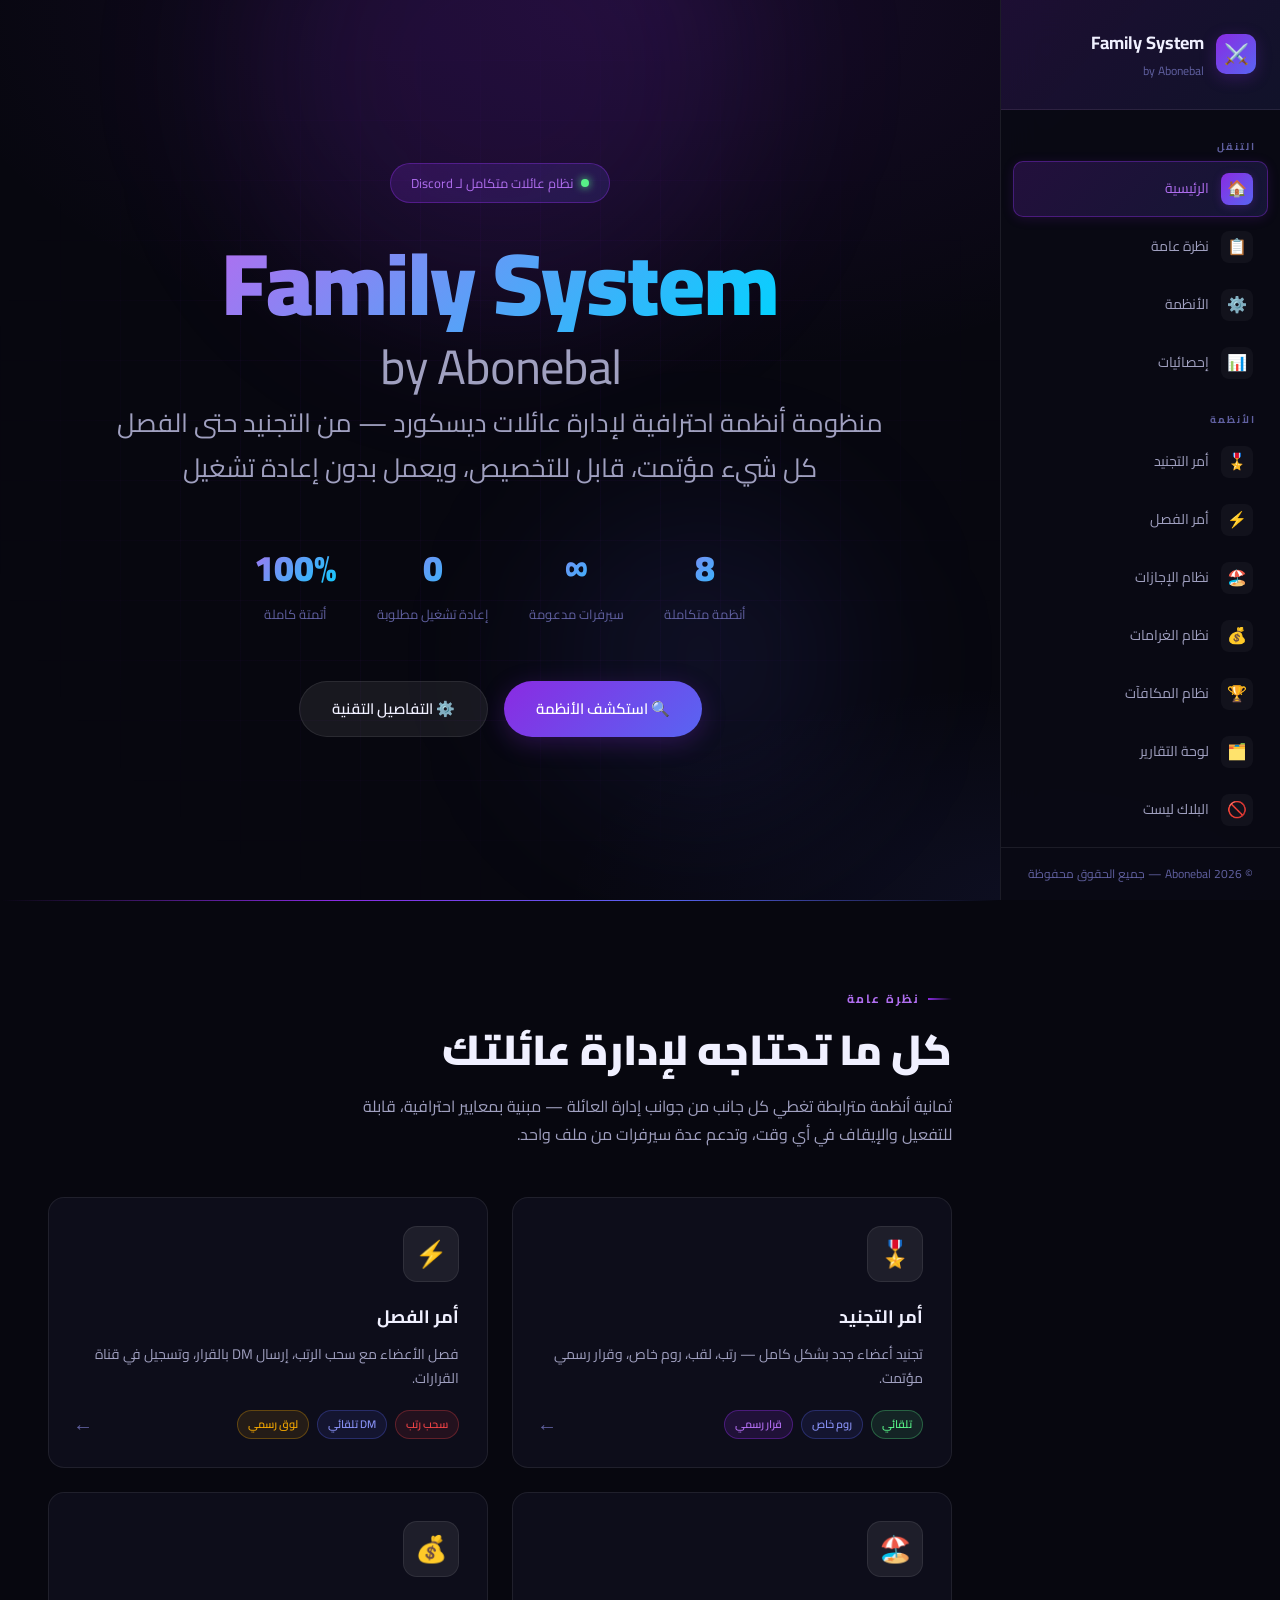
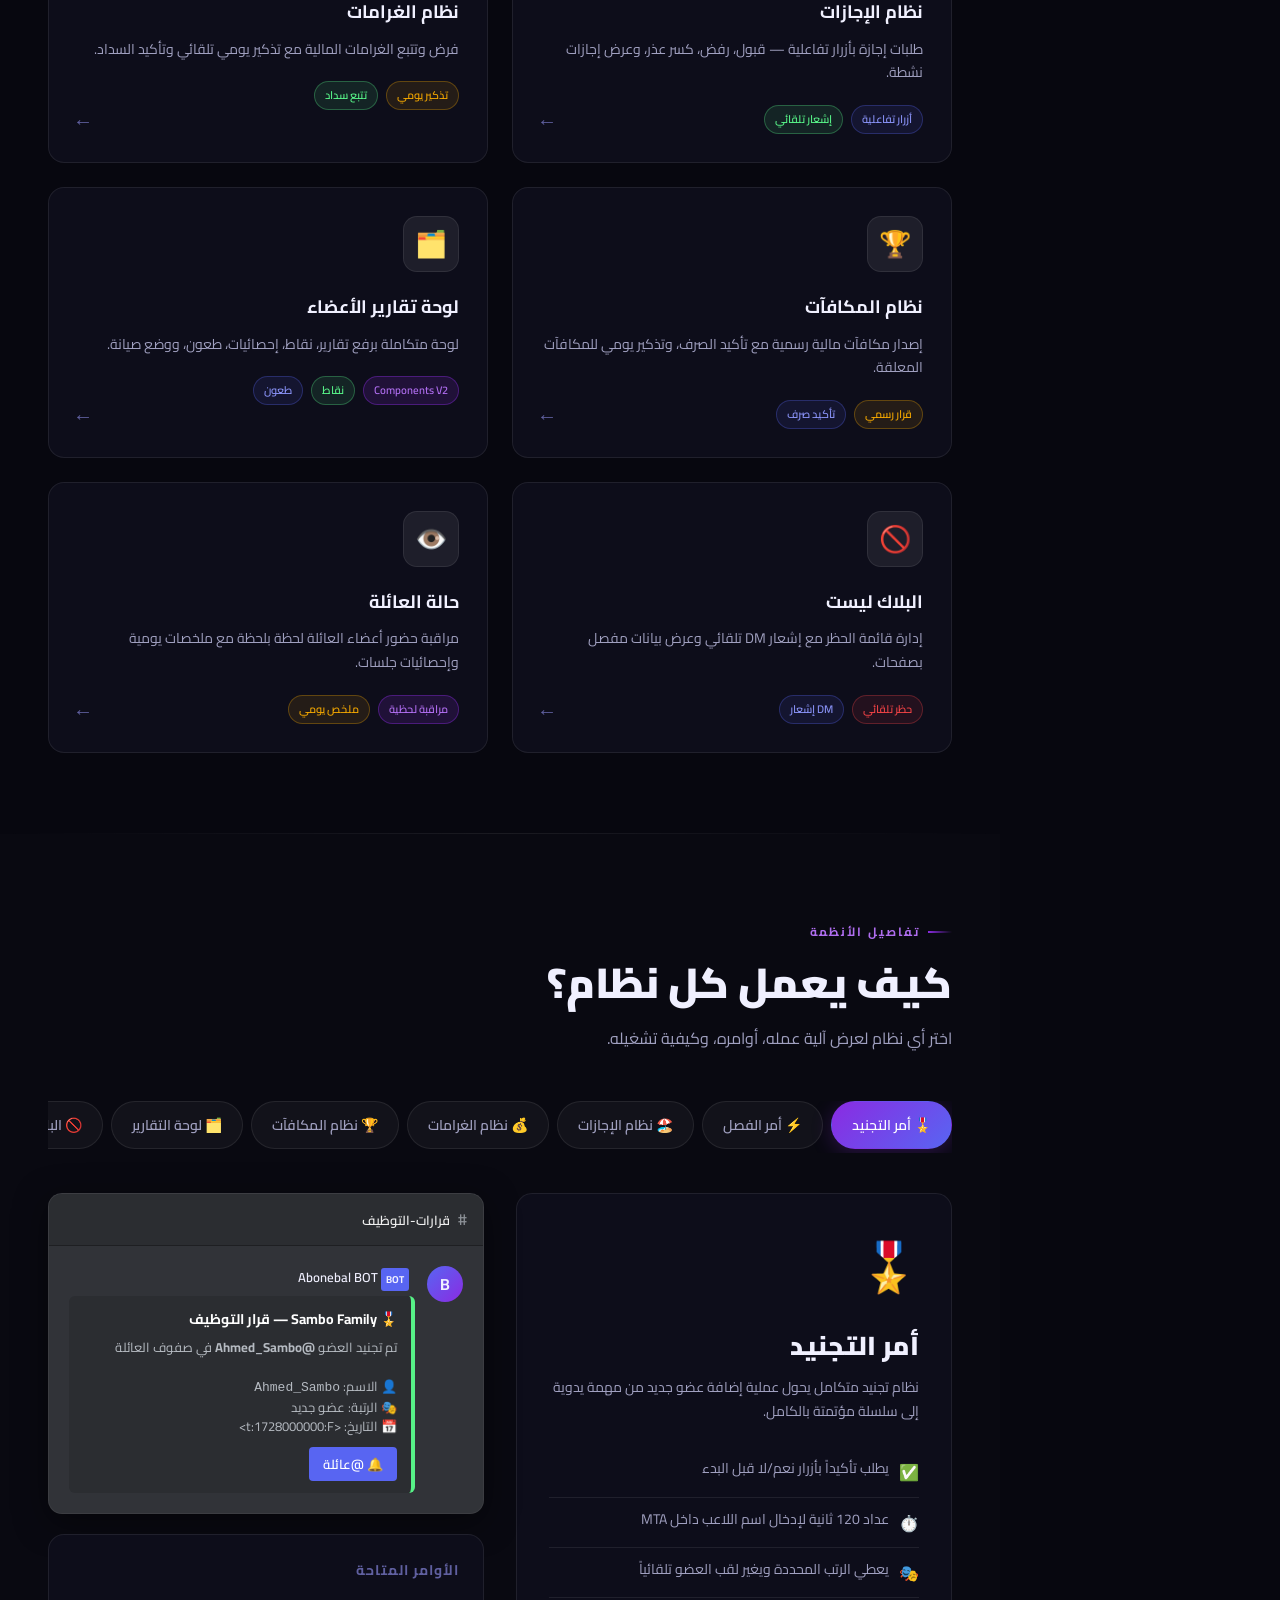
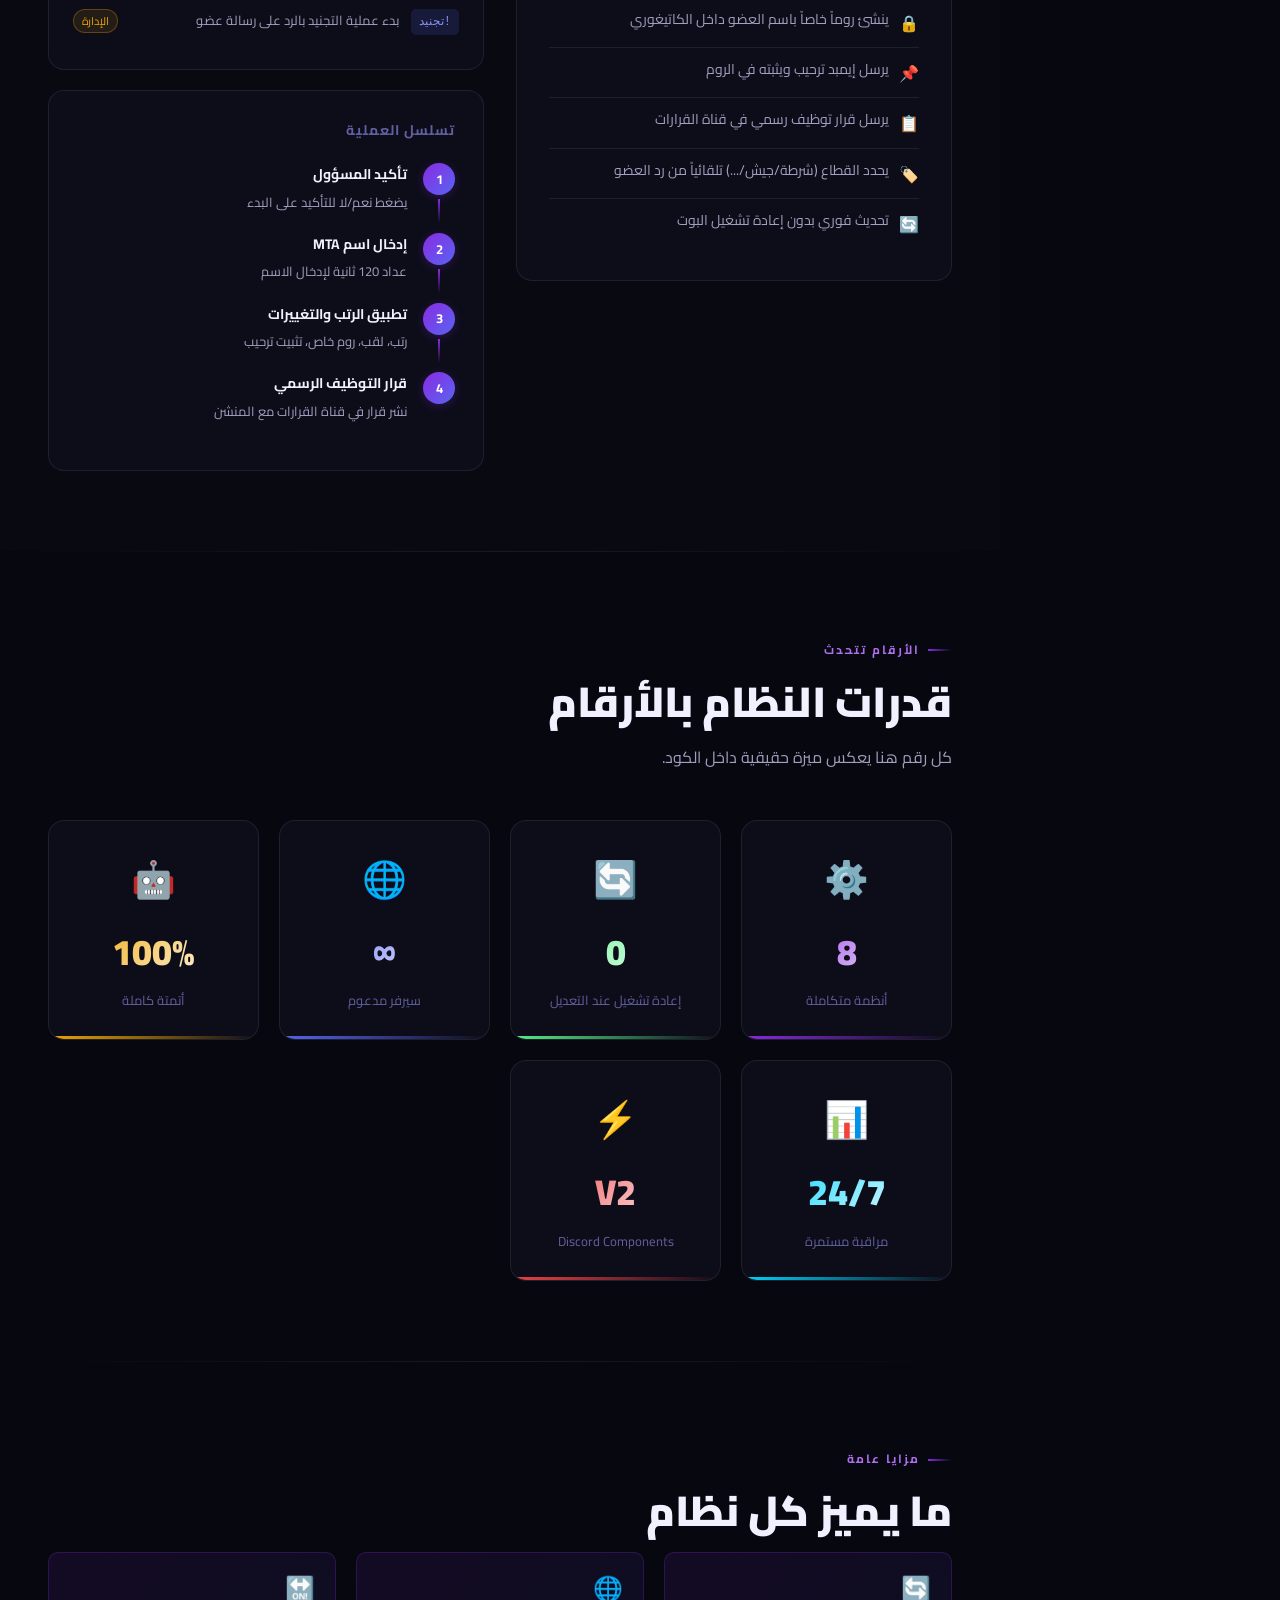
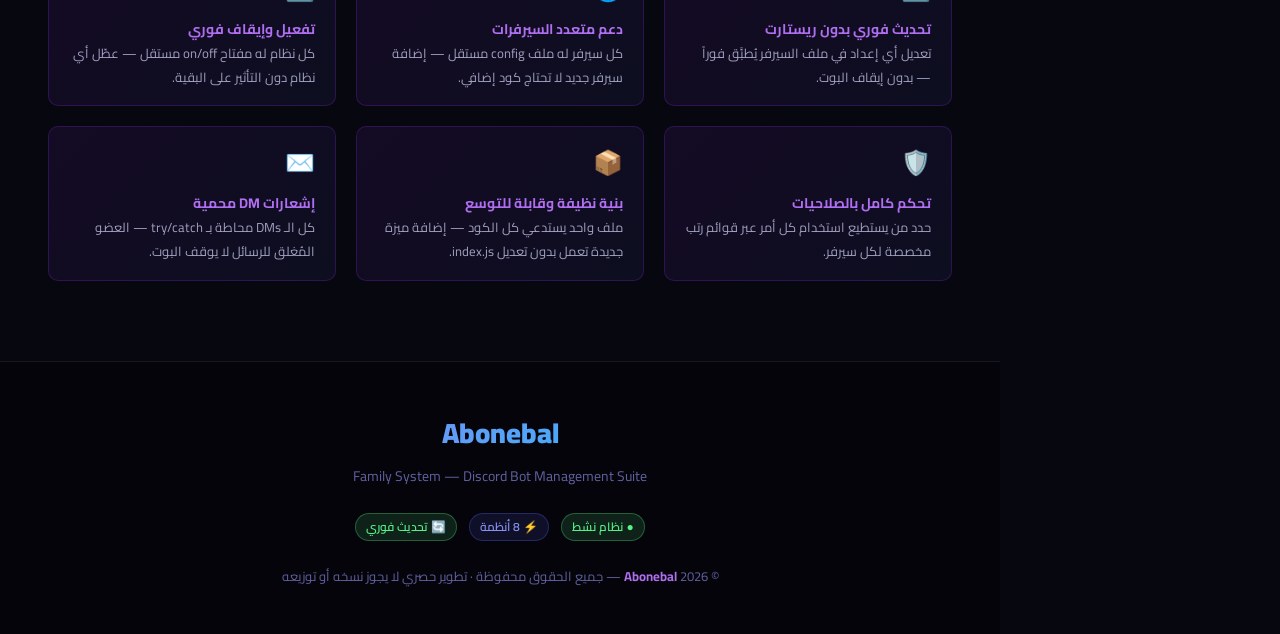
==== showcases/family-system-showcase.html @ 7197305f "deploy(34): +34 ~0 -0 [2026-10-08 15:59]" ====
<!DOCTYPE html>
<html lang="ar" dir="rtl">
<head>
<meta charset="UTF-8" />
<meta name="viewport" content="width=device-width, initial-scale=1.0" />
<title>Abonebal — Family System</title>
<link rel="preconnect" href="https://fonts.googleapis.com" />
<link rel="preconnect" href="https://fonts.gstatic.com" crossorigin />
<link href="https://fonts.googleapis.com/css2?family=Cairo:wght@300;400;600;700;900&family=Tajawal:wght@300;400;500;700;800&display=swap" rel="stylesheet" />
<style>
/* ═══════════════════════════════ RESET & BASE ═══════════════════════════════ */
*, *::before, *::after { box-sizing: border-box; margin: 0; padding: 0; }
:root {
  --bg-deep:      #07070f;
  --bg-card:      #0d0d1a;
  --bg-glass:     rgba(255,255,255,0.04);
  --bg-glass2:    rgba(255,255,255,0.07);
  --border:       rgba(255,255,255,0.08);
  --border-glow:  rgba(138,43,226,0.4);
  --purple:       #8a2be2;
  --purple-light: #b06ef0;
  --purple-glow:  rgba(138,43,226,0.25);
  --gold:         #f0a500;
  --gold-glow:    rgba(240,165,0,0.25);
  --green:        #57f287;
  --red:          #ed4245;
  --blue:         #5865f2;
  --cyan:         #00d4ff;
  --text-primary: #f0f0ff;
  --text-secondary: #a0a0c0;
  --text-muted:   #6060a0;
  --radius:       16px;
  --radius-sm:    10px;
  --shadow-card:  0 8px 32px rgba(0,0,0,0.5);
  --shadow-glow:  0 0 40px rgba(138,43,226,0.3);
  --font:         'Cairo', 'Tajawal', sans-serif;
}
html { scroll-behavior: smooth; }
body {
  font-family: var(--font);
  background: var(--bg-deep);
  color: var(--text-primary);
  min-height: 100vh;
  overflow-x: hidden;
  line-height: 1.7;
}
::-webkit-scrollbar { width: 6px; }
::-webkit-scrollbar-track { background: var(--bg-deep); }
::-webkit-scrollbar-thumb { background: var(--purple); border-radius: 3px; }

/* ═══════════════════════════════ PARTICLES BG ═══════════════════════════════ */
#particles-bg {
  position: fixed; inset: 0; pointer-events: none; z-index: 0;
  background: radial-gradient(ellipse 80% 60% at 50% 0%, rgba(138,43,226,0.12) 0%, transparent 70%),
              radial-gradient(ellipse 60% 40% at 80% 100%, rgba(88,101,242,0.08) 0%, transparent 60%),
              var(--bg-deep);
}
.star {
  position: absolute;
  border-radius: 50%;
  background: white;
  animation: twinkle var(--d, 3s) ease-in-out infinite;
  opacity: 0;
}
@keyframes twinkle {
  0%,100% { opacity:0; transform: scale(0.5); }
  50% { opacity: var(--o, 0.6); transform: scale(1); }
}

/* ═══════════════════════════════ LAYOUT ═══════════════════════════════════ */
#app { position: relative; z-index: 1; }

/* ═══════════════════════════════ SIDEBAR ═══════════════════════════════════ */
#sidebar {
  position: fixed;
  right: 0; top: 0; bottom: 0;
  width: 280px;
  background: rgba(10,10,20,0.96);
  backdrop-filter: blur(20px);
  border-left: 1px solid var(--border);
  z-index: 200;
  display: flex;
  flex-direction: column;
  padding: 0;
  transform: translateX(0);
  transition: transform 0.4s cubic-bezier(0.4,0,0.2,1);
}
#sidebar.hidden { transform: translateX(100%); }
.sidebar-header {
  padding: 28px 24px 20px;
  border-bottom: 1px solid var(--border);
  background: linear-gradient(135deg, rgba(138,43,226,0.15), rgba(88,101,242,0.1));
}
.sidebar-logo {
  display: flex; align-items: center; gap: 12px; margin-bottom: 8px;
}
.sidebar-logo-icon {
  width: 40px; height: 40px;
  background: linear-gradient(135deg, var(--purple), var(--blue));
  border-radius: 10px;
  display: flex; align-items: center; justify-content: center;
  font-size: 20px;
  box-shadow: 0 4px 16px var(--purple-glow);
}
.sidebar-logo-text { font-size: 18px; font-weight: 700; }
.sidebar-logo-sub { font-size: 12px; color: var(--text-muted); margin-top: 2px; }
.sidebar-nav { flex: 1; overflow-y: auto; padding: 16px 12px; }
.sidebar-nav::-webkit-scrollbar { width: 3px; }
.sidebar-section-label {
  font-size: 10px; font-weight: 700; letter-spacing: 2px;
  color: var(--text-muted); text-transform: uppercase;
  padding: 12px 12px 6px;
}
.sidebar-item {
  display: flex; align-items: center; gap: 12px;
  padding: 11px 14px;
  border-radius: var(--radius-sm);
  cursor: pointer;
  transition: all 0.2s;
  margin-bottom: 2px;
  font-size: 14px;
  color: var(--text-secondary);
  border: 1px solid transparent;
  text-decoration: none;
}
.sidebar-item:hover {
  background: var(--bg-glass2);
  color: var(--text-primary);
  border-color: var(--border);
}
.sidebar-item.active {
  background: linear-gradient(135deg, rgba(138,43,226,0.2), rgba(88,101,242,0.15));
  color: var(--purple-light);
  border-color: var(--border-glow);
  box-shadow: 0 2px 12px rgba(138,43,226,0.15);
}
.sidebar-item-icon {
  width: 32px; height: 32px;
  border-radius: 8px;
  display: flex; align-items: center; justify-content: center;
  font-size: 16px;
  background: var(--bg-glass);
  flex-shrink: 0;
}
.sidebar-item.active .sidebar-item-icon {
  background: linear-gradient(135deg, var(--purple), var(--blue));
  box-shadow: 0 2px 8px var(--purple-glow);
}
.sidebar-footer {
  padding: 16px 20px;
  border-top: 1px solid var(--border);
  font-size: 12px;
  color: var(--text-muted);
  text-align: center;
}
.sidebar-toggle {
  position: fixed;
  top: 20px; right: 20px;
  z-index: 300;
  width: 44px; height: 44px;
  background: rgba(10,10,20,0.9);
  border: 1px solid var(--border);
  border-radius: 12px;
  display: none;
  align-items: center; justify-content: center;
  cursor: pointer;
  font-size: 18px;
  backdrop-filter: blur(10px);
  transition: all 0.2s;
}
.sidebar-toggle:hover { border-color: var(--purple); box-shadow: 0 0 16px var(--purple-glow); }

/* ═══════════════════════════════ MAIN CONTENT ═══════════════════════════════ */
#main {
  margin-right: 280px;
  min-height: 100vh;
  transition: margin 0.4s cubic-bezier(0.4,0,0.2,1);
}

/* ═══════════════════════════════ HERO ══════════════════════════════════════ */
#hero {
  min-height: 100vh;
  display: flex; flex-direction: column;
  align-items: center; justify-content: center;
  padding: 60px 48px;
  position: relative;
  text-align: center;
  overflow: hidden;
}
.hero-badge {
  display: inline-flex; align-items: center; gap: 8px;
  background: linear-gradient(135deg, rgba(138,43,226,0.2), rgba(88,101,242,0.15));
  border: 1px solid rgba(138,43,226,0.4);
  border-radius: 50px;
  padding: 8px 20px;
  font-size: 13px;
  color: var(--purple-light);
  margin-bottom: 32px;
  animation: fadeInDown 0.8s ease both;
}
.badge-dot {
  width: 8px; height: 8px;
  background: var(--green);
  border-radius: 50%;
  box-shadow: 0 0 8px var(--green);
  animation: pulse-dot 2s infinite;
}
@keyframes pulse-dot {
  0%,100% { opacity:1; transform: scale(1); }
  50% { opacity:0.5; transform: scale(0.7); }
}
.hero-title {
  font-size: clamp(48px, 8vw, 88px);
  font-weight: 900;
  line-height: 1.1;
  margin-bottom: 8px;
  animation: fadeInUp 0.8s ease 0.1s both;
  letter-spacing: -1px;
}
.hero-title .gradient-text {
  background: linear-gradient(135deg, var(--purple-light), var(--cyan), var(--gold));
  -webkit-background-clip: text;
  -webkit-text-fill-color: transparent;
  background-clip: text;
  background-size: 200% 200%;
  animation: shimmer 4s ease infinite;
}
@keyframes shimmer {
  0%,100% { background-position: 0% 50%; }
  50% { background-position: 100% 50%; }
}
.hero-subtitle {
  font-size: clamp(18px, 3vw, 26px);
  color: var(--text-secondary);
  margin-bottom: 48px;
  font-weight: 400;
  animation: fadeInUp 0.8s ease 0.2s both;
}
.hero-stats {
  display: flex; gap: 40px; justify-content: center;
  margin-bottom: 56px;
  flex-wrap: wrap;
  animation: fadeInUp 0.8s ease 0.3s both;
}
.hero-stat {
  text-align: center;
}
.hero-stat-number {
  font-size: 36px; font-weight: 900;
  background: linear-gradient(135deg, var(--purple-light), var(--cyan));
  -webkit-background-clip: text; -webkit-text-fill-color: transparent; background-clip: text;
}
.hero-stat-label { font-size: 13px; color: var(--text-muted); margin-top: 4px; }
.hero-cta {
  display: flex; gap: 16px; flex-wrap: wrap; justify-content: center;
  animation: fadeInUp 0.8s ease 0.4s both;
}
.btn {
  display: inline-flex; align-items: center; gap: 8px;
  padding: 14px 32px;
  border-radius: 50px;
  font-size: 15px; font-weight: 600;
  cursor: pointer;
  border: none;
  text-decoration: none;
  transition: all 0.25s;
  font-family: var(--font);
}
.btn-primary {
  background: linear-gradient(135deg, var(--purple), var(--blue));
  color: white;
  box-shadow: 0 6px 24px var(--purple-glow);
}
.btn-primary:hover { transform: translateY(-2px); box-shadow: 0 10px 32px rgba(138,43,226,0.5); }
.btn-secondary {
  background: var(--bg-glass2);
  color: var(--text-primary);
  border: 1px solid var(--border);
  backdrop-filter: blur(10px);
}
.btn-secondary:hover { border-color: var(--purple); color: var(--purple-light); transform: translateY(-2px); }
.hero-grid {
  position: absolute; inset: 0; pointer-events: none;
  background-image: linear-gradient(rgba(138,43,226,0.04) 1px, transparent 1px),
                    linear-gradient(90deg, rgba(138,43,226,0.04) 1px, transparent 1px);
  background-size: 60px 60px;
  mask-image: radial-gradient(ellipse at center, black 40%, transparent 75%);
}
.hero-glow-orb {
  position: absolute;
  border-radius: 50%;
  filter: blur(80px);
  pointer-events: none;
  animation: float 8s ease-in-out infinite;
}
.orb-1 { width: 500px; height: 500px; background: rgba(138,43,226,0.12); top: -20%; left: 50%; transform: translateX(-50%); }
.orb-2 { width: 300px; height: 300px; background: rgba(88,101,242,0.1); bottom: 10%; right: 15%; animation-delay: -4s; }
@keyframes float {
  0%,100% { transform: translateY(0) translateX(-50%); }
  50% { transform: translateY(-30px) translateX(-50%); }
}

/* ═══════════════════════════════ OVERVIEW SECTION ══════════════════════════ */
.section {
  padding: 80px 48px;
  max-width: 1200px;
  margin: 0 auto;
}
.section-tag {
  display: inline-flex; align-items: center; gap: 8px;
  font-size: 12px; font-weight: 700; letter-spacing: 2px; text-transform: uppercase;
  color: var(--purple-light);
  margin-bottom: 16px;
}
.section-tag::before {
  content: ''; width: 24px; height: 2px;
  background: linear-gradient(90deg, var(--purple), transparent);
}
.section-title {
  font-size: clamp(28px, 4vw, 42px);
  font-weight: 900;
  margin-bottom: 16px;
  line-height: 1.2;
}
.section-desc {
  font-size: 16px;
  color: var(--text-secondary);
  max-width: 600px;
  margin-bottom: 48px;
  line-height: 1.8;
}

/* ═══════════════════════════════ FEATURE CARDS ══════════════════════════════ */
.features-grid {
  display: grid;
  grid-template-columns: repeat(auto-fit, minmax(300px, 1fr));
  gap: 24px;
}
.feature-card {
  background: var(--bg-card);
  border: 1px solid var(--border);
  border-radius: var(--radius);
  padding: 28px;
  cursor: pointer;
  transition: all 0.3s cubic-bezier(0.4,0,0.2,1);
  position: relative;
  overflow: hidden;
  animation: fadeInUp 0.6s ease both;
}
.feature-card::before {
  content: '';
  position: absolute;
  inset: 0;
  background: linear-gradient(135deg, var(--card-color, var(--purple-glow)), transparent);
  opacity: 0;
  transition: opacity 0.3s;
}
.feature-card:hover {
  transform: translateY(-6px);
  border-color: var(--card-color, var(--border-glow));
  box-shadow: 0 16px 48px rgba(0,0,0,0.4), 0 0 32px var(--card-color, var(--purple-glow));
}
.feature-card:hover::before { opacity: 1; }
.card-icon-wrap {
  width: 56px; height: 56px;
  border-radius: 14px;
  display: flex; align-items: center; justify-content: center;
  font-size: 26px;
  margin-bottom: 20px;
  background: var(--bg-glass2);
  border: 1px solid var(--border);
  position: relative; z-index: 1;
  transition: all 0.3s;
}
.feature-card:hover .card-icon-wrap {
  background: linear-gradient(135deg, var(--card-color, var(--purple)), rgba(0,0,0,0.2));
  border-color: transparent;
  box-shadow: 0 4px 20px var(--card-color, var(--purple-glow));
  transform: scale(1.1);
}
.card-title {
  font-size: 18px; font-weight: 700;
  margin-bottom: 10px;
  position: relative; z-index: 1;
}
.card-desc {
  font-size: 14px; color: var(--text-secondary);
  line-height: 1.7;
  position: relative; z-index: 1;
  margin-bottom: 20px;
}
.card-tags {
  display: flex; gap: 8px; flex-wrap: wrap;
  position: relative; z-index: 1;
}
.tag {
  font-size: 11px; font-weight: 600;
  padding: 4px 10px;
  border-radius: 50px;
  background: var(--bg-glass);
  border: 1px solid var(--border);
  color: var(--text-muted);
}
.tag.green { background: rgba(87,242,135,0.1); border-color: rgba(87,242,135,0.3); color: var(--green); }
.tag.red { background: rgba(237,66,69,0.1); border-color: rgba(237,66,69,0.3); color: var(--red); }
.tag.blue { background: rgba(88,101,242,0.1); border-color: rgba(88,101,242,0.3); color: #8891f5; }
.tag.gold { background: rgba(240,165,0,0.1); border-color: rgba(240,165,0,0.3); color: var(--gold); }
.tag.purple { background: rgba(138,43,226,0.15); border-color: rgba(138,43,226,0.4); color: var(--purple-light); }
.card-arrow {
  position: absolute; bottom: 24px; left: 24px;
  font-size: 20px; color: var(--text-muted);
  transition: all 0.3s;
}
.feature-card:hover .card-arrow { color: var(--purple-light); transform: translateX(-6px); }

/* ═══════════════════════════════ TABS SECTION ═══════════════════════════════ */
#systems { background: rgba(255,255,255,0.01); }
.tabs-wrapper {
  max-width: 1200px;
  margin: 0 auto;
  padding: 80px 48px;
}
.tabs-nav {
  display: flex;
  gap: 8px;
  overflow-x: auto;
  padding-bottom: 4px;
  margin-bottom: 40px;
  scrollbar-width: none;
}
.tabs-nav::-webkit-scrollbar { display: none; }
.tab-btn {
  display: flex; align-items: center; gap: 8px;
  padding: 10px 20px;
  border-radius: 50px;
  font-size: 14px; font-weight: 600;
  cursor: pointer;
  border: 1px solid var(--border);
  background: var(--bg-glass);
  color: var(--text-secondary);
  white-space: nowrap;
  transition: all 0.25s;
  font-family: var(--font);
  flex-shrink: 0;
}
.tab-btn:hover { border-color: var(--purple); color: var(--purple-light); }
.tab-btn.active {
  background: linear-gradient(135deg, var(--purple), var(--blue));
  border-color: transparent;
  color: white;
  box-shadow: 0 4px 20px var(--purple-glow);
}
.tab-content { display: none; }
.tab-content.active { display: block; animation: fadeInUp 0.4s ease; }

/* ═══════════════════════════════ SYSTEM DETAIL CARDS ════════════════════════ */
.sys-layout {
  display: grid;
  grid-template-columns: 1fr 1fr;
  gap: 32px;
  align-items: start;
}
.sys-info-box {
  background: var(--bg-card);
  border: 1px solid var(--border);
  border-radius: var(--radius);
  padding: 32px;
}
.sys-icon {
  font-size: 48px; margin-bottom: 16px; display: block;
}
.sys-title {
  font-size: 26px; font-weight: 900; margin-bottom: 8px;
}
.sys-subtitle {
  font-size: 14px; color: var(--text-secondary); margin-bottom: 24px; line-height: 1.7;
}
.sys-feature-list { list-style: none; }
.sys-feature-list li {
  display: flex; align-items: flex-start; gap: 10px;
  padding: 10px 0;
  border-bottom: 1px solid var(--border);
  font-size: 14px; color: var(--text-secondary);
}
.sys-feature-list li:last-child { border-bottom: none; }
.sys-feature-list li .icon { font-size: 16px; flex-shrink: 0; margin-top: 2px; }
.sys-demo-box {
  display: flex; flex-direction: column; gap: 20px;
}
.discord-mock {
  background: #313338;
  border-radius: 14px;
  overflow: hidden;
  box-shadow: var(--shadow-card);
  border: 1px solid rgba(255,255,255,0.05);
}
.discord-mock-header {
  background: #2b2d31;
  padding: 12px 16px;
  display: flex; align-items: center; gap: 8px;
  border-bottom: 1px solid rgba(0,0,0,0.3);
  font-size: 13px; font-weight: 600;
  color: #f0f0f0;
}
.discord-mock-header .channel-icon { color: #8d9298; font-size: 16px; }
.discord-mock-body { padding: 20px; }
.discord-msg {
  display: flex; gap: 12px; margin-bottom: 16px;
}
.discord-msg:last-child { margin-bottom: 0; }
.discord-avatar {
  width: 36px; height: 36px;
  border-radius: 50%;
  flex-shrink: 0;
  display: flex; align-items: center; justify-content: center;
  font-size: 16px;
  font-weight: 700;
}
.av-bot {
  background: linear-gradient(135deg, #5865f2, #8a2be2);
}
.av-user {
  background: linear-gradient(135deg, #57f287, #00d4ff);
  color: #1a1a1a;
  font-size: 14px;
}
.discord-msg-content { flex: 1; }
.discord-msg-author {
  font-size: 13px; font-weight: 600; margin-bottom: 4px;
}
.discord-msg-author .bot-tag {
  font-size: 10px; background: #5865f2; padding: 2px 5px;
  border-radius: 3px; margin-right: 6px; font-weight: 700;
  vertical-align: middle;
}
.discord-msg-text {
  font-size: 14px; color: #dbdee1; line-height: 1.5;
}
.discord-embed {
  margin-top: 8px;
  border-radius: 6px;
  overflow: hidden;
  border-right: 4px solid var(--embed-color, var(--purple));
  background: #2b2d31;
}
.discord-embed-inner { padding: 12px 14px; }
.discord-embed-title {
  font-size: 14px; font-weight: 700; color: white; margin-bottom: 6px;
}
.discord-embed-desc {
  font-size: 13px; color: #b5bac1; line-height: 1.5;
}
.discord-embed-field {
  margin-top: 8px;
}
.discord-embed-field-name {
  font-size: 12px; font-weight: 700; color: white; margin-bottom: 2px;
}
.discord-embed-field-value {
  font-size: 12px; color: #b5bac1;
}
.discord-btns {
  display: flex; gap: 8px; margin-top: 10px; flex-wrap: wrap;
}
.discord-btn {
  padding: 6px 14px;
  border-radius: 4px;
  font-size: 13px; font-weight: 600;
  cursor: default;
}
.discord-btn.primary { background: #5865f2; color: white; }
.discord-btn.danger { background: #ed4245; color: white; }
.discord-btn.success { background: #57f287; color: #1a1a1a; }
.discord-btn.secondary { background: #4e5058; color: #dbdee1; }
.sys-commands-box {
  background: var(--bg-card);
  border: 1px solid var(--border);
  border-radius: var(--radius);
  padding: 24px;
}
.sys-commands-title {
  font-size: 14px; font-weight: 700; color: var(--text-muted);
  text-transform: uppercase; letter-spacing: 1px;
  margin-bottom: 16px;
}
.command-row {
  display: flex; align-items: baseline; gap: 12px;
  padding: 10px 0;
  border-bottom: 1px solid var(--border);
  font-size: 13px;
}
.command-row:last-child { border-bottom: none; }
.command-name {
  font-family: 'Courier New', monospace;
  background: rgba(88,101,242,0.15);
  color: #8891f5;
  padding: 3px 8px;
  border-radius: 5px;
  font-size: 12px;
  white-space: nowrap;
  flex-shrink: 0;
}
.command-desc { color: var(--text-secondary); }
.command-perm {
  margin-right: auto;
  font-size: 11px;
  padding: 2px 8px;
  border-radius: 50px;
  background: rgba(240,165,0,0.1);
  border: 1px solid rgba(240,165,0,0.3);
  color: var(--gold);
  white-space: nowrap;
}

/* ═══════════════════════════════ FLOW DIAGRAM ═══════════════════════════════ */
.flow-diagram {
  background: var(--bg-card);
  border: 1px solid var(--border);
  border-radius: var(--radius);
  padding: 28px;
}
.flow-title {
  font-size: 14px; font-weight: 700; color: var(--text-muted);
  text-transform: uppercase; letter-spacing: 1px;
  margin-bottom: 20px;
}
.flow-steps {
  display: flex; flex-direction: column; gap: 0;
}
.flow-step {
  display: flex; gap: 16px; align-items: flex-start;
}
.flow-step-line {
  display: flex; flex-direction: column; align-items: center;
  flex-shrink: 0;
}
.flow-step-dot {
  width: 32px; height: 32px;
  border-radius: 50%;
  background: linear-gradient(135deg, var(--purple), var(--blue));
  display: flex; align-items: center; justify-content: center;
  font-size: 13px; font-weight: 700; color: white;
  box-shadow: 0 2px 10px var(--purple-glow);
}
.flow-step-connector {
  width: 2px; flex: 1; min-height: 24px;
  background: linear-gradient(180deg, var(--purple), transparent);
  margin: 4px 0;
}
.flow-step-body {
  padding-bottom: 20px; flex: 1;
}
.flow-step-title { font-size: 14px; font-weight: 700; margin-bottom: 4px; }
.flow-step-desc { font-size: 13px; color: var(--text-secondary); }

/* ═══════════════════════════════ CONFIG TABLE ════════════════════════════════ */
.config-table {
  width: 100%;
  border-collapse: collapse;
  font-size: 13px;
}
.config-table th {
  background: rgba(138,43,226,0.1);
  color: var(--purple-light);
  padding: 10px 14px;
  text-align: right;
  font-weight: 700;
  font-size: 12px;
  letter-spacing: 0.5px;
  border-bottom: 1px solid var(--border);
}
.config-table td {
  padding: 10px 14px;
  border-bottom: 1px solid var(--border);
  color: var(--text-secondary);
  vertical-align: top;
}
.config-table tr:last-child td { border-bottom: none; }
.config-table tr:hover td { background: var(--bg-glass); }
.config-key {
  font-family: 'Courier New', monospace;
  color: var(--cyan);
  font-size: 12px;
}

/* ═══════════════════════════════ STATS SECTION ══════════════════════════════ */
#stats-section {
  padding: 80px 48px;
  max-width: 1200px;
  margin: 0 auto;
}
.stats-grid {
  display: grid;
  grid-template-columns: repeat(auto-fit, minmax(200px, 1fr));
  gap: 20px;
}
.stat-card {
  background: var(--bg-card);
  border: 1px solid var(--border);
  border-radius: var(--radius);
  padding: 28px 24px;
  text-align: center;
  position: relative; overflow: hidden;
  transition: all 0.3s;
}
.stat-card::after {
  content: '';
  position: absolute; bottom: 0; left: 0; right: 0;
  height: 3px;
  background: linear-gradient(90deg, var(--stat-color, var(--purple)), transparent);
}
.stat-card:hover {
  transform: translateY(-4px);
  border-color: var(--stat-color, var(--border-glow));
  box-shadow: 0 8px 32px rgba(0,0,0,0.3);
}
.stat-icon { font-size: 36px; margin-bottom: 12px; }
.stat-number {
  font-size: 36px; font-weight: 900;
  background: linear-gradient(135deg, var(--stat-color, var(--purple-light)), white);
  -webkit-background-clip: text; -webkit-text-fill-color: transparent; background-clip: text;
}
.stat-label { font-size: 13px; color: var(--text-muted); margin-top: 6px; }

/* ═══════════════════════════════ MODAL ══════════════════════════════════════ */
.modal-overlay {
  position: fixed; inset: 0;
  background: rgba(0,0,0,0.7);
  backdrop-filter: blur(8px);
  z-index: 400;
  display: flex; align-items: center; justify-content: center;
  padding: 20px;
  opacity: 0; pointer-events: none;
  transition: opacity 0.3s;
}
.modal-overlay.open { opacity: 1; pointer-events: all; }
.modal {
  background: var(--bg-card);
  border: 1px solid var(--border);
  border-radius: 20px;
  width: 100%; max-width: 680px;
  max-height: 85vh;
  overflow-y: auto;
  box-shadow: 0 24px 80px rgba(0,0,0,0.6), 0 0 60px var(--purple-glow);
  transform: scale(0.95) translateY(20px);
  transition: transform 0.3s cubic-bezier(0.4,0,0.2,1);
}
.modal-overlay.open .modal { transform: scale(1) translateY(0); }
.modal-header {
  padding: 28px 32px 20px;
  border-bottom: 1px solid var(--border);
  display: flex; align-items: center; justify-content: space-between;
  position: sticky; top: 0;
  background: var(--bg-card);
  z-index: 1;
}
.modal-title { font-size: 20px; font-weight: 800; display: flex; align-items: center; gap: 10px; }
.modal-close {
  width: 34px; height: 34px;
  border-radius: 8px;
  background: var(--bg-glass2);
  border: 1px solid var(--border);
  color: var(--text-secondary);
  font-size: 18px;
  cursor: pointer;
  display: flex; align-items: center; justify-content: center;
  transition: all 0.2s;
}
.modal-close:hover { background: rgba(237,66,69,0.15); border-color: var(--red); color: var(--red); }
.modal-body { padding: 28px 32px; }
.modal-section { margin-bottom: 28px; }
.modal-section-title {
  font-size: 13px; font-weight: 700; color: var(--text-muted);
  text-transform: uppercase; letter-spacing: 1px;
  margin-bottom: 14px;
  display: flex; align-items: center; gap: 8px;
}
.modal-section-title::after {
  content: ''; flex: 1; height: 1px;
  background: var(--border);
}

/* ═══════════════════════════════ FOOTER ═════════════════════════════════════ */
footer {
  border-top: 1px solid var(--border);
  background: rgba(0,0,0,0.3);
  padding: 48px;
  text-align: center;
  position: relative;
}
.footer-logo {
  font-size: 28px; font-weight: 900;
  background: linear-gradient(135deg, var(--purple-light), var(--cyan));
  -webkit-background-clip: text; -webkit-text-fill-color: transparent; background-clip: text;
  margin-bottom: 8px;
}
.footer-sub { font-size: 14px; color: var(--text-muted); margin-bottom: 24px; }
.footer-copy { font-size: 13px; color: var(--text-muted); }
.footer-copy span { color: var(--purple-light); font-weight: 700; }

/* ═══════════════════════════════ ANIMATIONS ═════════════════════════════════ */
@keyframes fadeInUp {
  from { opacity: 0; transform: translateY(24px); }
  to { opacity: 1; transform: translateY(0); }
}
@keyframes fadeInDown {
  from { opacity: 0; transform: translateY(-16px); }
  to { opacity: 1; transform: translateY(0); }
}
.reveal {
  opacity: 0; transform: translateY(24px);
  transition: opacity 0.6s ease, transform 0.6s ease;
}
.reveal.visible { opacity: 1; transform: translateY(0); }

/* ═══════════════════════════════ RESPONSIVE ═════════════════════════════════ */
@media (max-width: 1024px) {
  #sidebar { transform: translateX(100%); }
  #sidebar.open { transform: translateX(0); }
  #main { margin-right: 0; }
  .sidebar-toggle { display: flex; }
  .sys-layout { grid-template-columns: 1fr; }
}
@media (max-width: 768px) {
  .section, .tabs-wrapper, #stats-section { padding: 60px 24px; }
  #hero { padding: 80px 24px 60px; }
  .hero-stats { gap: 24px; }
  .features-grid { grid-template-columns: 1fr; }
  .modal-header, .modal-body { padding: 20px; }
}

/* ═══════════════════════════════ MISC ═══════════════════════════════════════ */
.divider {
  height: 1px;
  background: linear-gradient(90deg, transparent, var(--border), transparent);
  max-width: 1200px; margin: 0 auto;
}
.gradient-hr {
  border: none;
  height: 1px;
  background: linear-gradient(90deg, transparent, var(--purple), var(--blue), transparent);
  margin: 0;
}
.highlight-box {
  background: linear-gradient(135deg, rgba(138,43,226,0.1), rgba(88,101,242,0.08));
  border: 1px solid rgba(138,43,226,0.25);
  border-radius: var(--radius-sm);
  padding: 16px 20px;
  font-size: 14px;
  color: var(--text-secondary);
  margin-bottom: 20px;
}
.highlight-box strong { color: var(--purple-light); }
.badge-pill {
  display: inline-flex; align-items: center; gap: 6px;
  padding: 3px 10px;
  border-radius: 50px;
  font-size: 12px; font-weight: 600;
}
.badge-on { background: rgba(87,242,135,0.12); border: 1px solid rgba(87,242,135,0.3); color: var(--green); }
.badge-off { background: rgba(237,66,69,0.12); border: 1px solid rgba(237,66,69,0.3); color: var(--red); }
.badge-auto { background: rgba(88,101,242,0.12); border: 1px solid rgba(88,101,242,0.3); color: #8891f5; }

/* ─── Sidebar overlay for mobile ─────── */
#sidebar-overlay {
  position: fixed; inset: 0;
  background: rgba(0,0,0,0.5);
  backdrop-filter: blur(4px);
  z-index: 190;
  display: none;
}
#sidebar-overlay.show { display: block; }
</style>
</head>
<body>

<!-- ═══════════════════ PARTICLES BG ═══════════════════ -->
<div id="particles-bg"></div>
<div id="sidebar-overlay" onclick="closeSidebar()"></div>

<!-- ═══════════════════ SIDEBAR ═══════════════════════ -->
<nav id="sidebar">
  <div class="sidebar-header">
    <div class="sidebar-logo">
      <div class="sidebar-logo-icon">⚔️</div>
      <div>
        <div class="sidebar-logo-text">Family System</div>
        <div class="sidebar-logo-sub">by Abonebal</div>
      </div>
    </div>
  </div>
  <div class="sidebar-nav">
    <div class="sidebar-section-label">التنقل</div>
    <a class="sidebar-item active" href="#hero" onclick="setActive(this)">
      <div class="sidebar-item-icon">🏠</div> الرئيسية
    </a>
    <a class="sidebar-item" href="#overview" onclick="setActive(this)">
      <div class="sidebar-item-icon">📋</div> نظرة عامة
    </a>
    <a class="sidebar-item" href="#systems" onclick="setActive(this)">
      <div class="sidebar-item-icon">⚙️</div> الأنظمة
    </a>
    <a class="sidebar-item" href="#stats-section" onclick="setActive(this)">
      <div class="sidebar-item-icon">📊</div> إحصائيات
    </a>
    <div class="sidebar-section-label" style="margin-top:8px;">الأنظمة</div>
    <a class="sidebar-item" href="#systems" onclick="setActive(this);switchTab('recruit')">
      <div class="sidebar-item-icon">🎖️</div> أمر التجنيد
    </a>
    <a class="sidebar-item" href="#systems" onclick="setActive(this);switchTab('kick')">
      <div class="sidebar-item-icon">⚡</div> أمر الفصل
    </a>
    <a class="sidebar-item" href="#systems" onclick="setActive(this);switchTab('vacation')">
      <div class="sidebar-item-icon">🏖️</div> نظام الإجازات
    </a>
    <a class="sidebar-item" href="#systems" onclick="setActive(this);switchTab('fines')">
      <div class="sidebar-item-icon">💰</div> نظام الغرامات
    </a>
    <a class="sidebar-item" href="#systems" onclick="setActive(this);switchTab('rewards')">
      <div class="sidebar-item-icon">🏆</div> نظام المكافآت
    </a>
    <a class="sidebar-item" href="#systems" onclick="setActive(this);switchTab('panel')">
      <div class="sidebar-item-icon">🗂️</div> لوحة التقارير
    </a>
    <a class="sidebar-item" href="#systems" onclick="setActive(this);switchTab('blacklist')">
      <div class="sidebar-item-icon">🚫</div> البلاك ليست
    </a>
    <a class="sidebar-item" href="#systems" onclick="setActive(this);switchTab('status')">
      <div class="sidebar-item-icon">👁️</div> حالة العائلة
    </a>
  </div>
  <div class="sidebar-footer">
    © 2026 Abonebal — جميع الحقوق محفوظة
  </div>
</nav>

<!-- Mobile toggle -->
<button class="sidebar-toggle" onclick="toggleSidebar()">☰</button>

<!-- ═══════════════════ MAIN ═══════════════════════════ -->
<div id="app">
  <div id="main">

    <!-- ══════════════════ HERO ══════════════════════ -->
    <section id="hero">
      <div class="hero-grid"></div>
      <div class="hero-glow-orb orb-1"></div>
      <div class="hero-glow-orb orb-2"></div>

      <div class="hero-badge">
        <span class="badge-dot"></span>
        نظام عائلات متكامل لـ Discord
      </div>

      <h1 class="hero-title">
        <div class="gradient-text">Family System</div>
        <div style="font-size:0.55em; color: var(--text-secondary); font-weight: 400; margin-top: 8px;">by Abonebal</div>
      </h1>

      <p class="hero-subtitle">
        منظومة أنظمة احترافية لإدارة عائلات ديسكورد — من التجنيد حتى الفصل<br/>
        كل شيء مؤتمت، قابل للتخصيص، ويعمل بدون إعادة تشغيل
      </p>

      <div class="hero-stats">
        <div class="hero-stat">
          <div class="hero-stat-number">8</div>
          <div class="hero-stat-label">أنظمة متكاملة</div>
        </div>
        <div class="hero-stat">
          <div class="hero-stat-number">∞</div>
          <div class="hero-stat-label">سيرفرات مدعومة</div>
        </div>
        <div class="hero-stat">
          <div class="hero-stat-number">0</div>
          <div class="hero-stat-label">إعادة تشغيل مطلوبة</div>
        </div>
        <div class="hero-stat">
          <div class="hero-stat-number">100%</div>
          <div class="hero-stat-label">أتمتة كاملة</div>
        </div>
      </div>

      <div class="hero-cta">
        <a href="#overview" class="btn btn-primary">🔍 استكشف الأنظمة</a>
        <a href="#systems" class="btn btn-secondary">⚙️ التفاصيل التقنية</a>
      </div>
    </section>

    <hr class="gradient-hr" />

    <!-- ══════════════════ OVERVIEW ══════════════════ -->
    <section id="overview" class="section">
      <div class="section-tag">نظرة عامة</div>
      <h2 class="section-title">كل ما تحتاجه لإدارة عائلتك</h2>
      <p class="section-desc">
        ثمانية أنظمة مترابطة تغطي كل جانب من جوانب إدارة العائلة — مبنية بمعايير احترافية،
        قابلة للتفعيل والإيقاف في أي وقت، وتدعم عدة سيرفرات من ملف واحد.
      </p>

      <div class="features-grid">
        <div class="feature-card reveal" style="--card-color: rgba(87,242,135,0.2); animation-delay:0.05s" onclick="openModal('modal-recruit')">
          <div class="card-icon-wrap">🎖️</div>
          <div class="card-title">أمر التجنيد</div>
          <div class="card-desc">تجنيد أعضاء جدد بشكل كامل — رتب، لقب، روم خاص، وقرار رسمي مؤتمت.</div>
          <div class="card-tags">
            <span class="tag green">تلقائي</span>
            <span class="tag blue">روم خاص</span>
            <span class="tag purple">قرار رسمي</span>
          </div>
          <div class="card-arrow">←</div>
        </div>

        <div class="feature-card reveal" style="--card-color: rgba(237,66,69,0.2); animation-delay:0.1s" onclick="openModal('modal-kick')">
          <div class="card-icon-wrap">⚡</div>
          <div class="card-title">أمر الفصل</div>
          <div class="card-desc">فصل الأعضاء مع سحب الرتب، إرسال DM بالقرار، وتسجيل في قناة القرارات.</div>
          <div class="card-tags">
            <span class="tag red">سحب رتب</span>
            <span class="tag blue">DM تلقائي</span>
            <span class="tag gold">لوق رسمي</span>
          </div>
          <div class="card-arrow">←</div>
        </div>

        <div class="feature-card reveal" style="--card-color: rgba(0,212,255,0.15); animation-delay:0.15s" onclick="openModal('modal-vacation')">
          <div class="card-icon-wrap">🏖️</div>
          <div class="card-title">نظام الإجازات</div>
          <div class="card-desc">طلبات إجازة بأزرار تفاعلية — قبول، رفض، كسر عذر، وعرض إجازات نشطة.</div>
          <div class="card-tags">
            <span class="tag blue">أزرار تفاعلية</span>
            <span class="tag green">إشعار تلقائي</span>
          </div>
          <div class="card-arrow">←</div>
        </div>

        <div class="feature-card reveal" style="--card-color: rgba(240,165,0,0.2); animation-delay:0.2s" onclick="openModal('modal-fines')">
          <div class="card-icon-wrap">💰</div>
          <div class="card-title">نظام الغرامات</div>
          <div class="card-desc">فرض وتتبع الغرامات المالية مع تذكير يومي تلقائي وتأكيد السداد.</div>
          <div class="card-tags">
            <span class="tag gold">تذكير يومي</span>
            <span class="tag green">تتبع سداد</span>
          </div>
          <div class="card-arrow">←</div>
        </div>

        <div class="feature-card reveal" style="--card-color: rgba(87,242,135,0.15); animation-delay:0.25s" onclick="openModal('modal-rewards')">
          <div class="card-icon-wrap">🏆</div>
          <div class="card-title">نظام المكافآت</div>
          <div class="card-desc">إصدار مكافآت مالية رسمية مع تأكيد الصرف، وتذكير يومي للمكافآت المعلقة.</div>
          <div class="card-tags">
            <span class="tag gold">قرار رسمي</span>
            <span class="tag blue">تأكيد صرف</span>
          </div>
          <div class="card-arrow">←</div>
        </div>

        <div class="feature-card reveal" style="--card-color: rgba(88,101,242,0.25); animation-delay:0.3s" onclick="openModal('modal-panel')">
          <div class="card-icon-wrap">🗂️</div>
          <div class="card-title">لوحة تقارير الأعضاء</div>
          <div class="card-desc">لوحة متكاملة برفع تقارير، نقاط، إحصائيات، طعون، ووضع صيانة.</div>
          <div class="card-tags">
            <span class="tag purple">Components V2</span>
            <span class="tag green">نقاط</span>
            <span class="tag blue">طعون</span>
          </div>
          <div class="card-arrow">←</div>
        </div>

        <div class="feature-card reveal" style="--card-color: rgba(237,66,69,0.15); animation-delay:0.35s" onclick="openModal('modal-blacklist')">
          <div class="card-icon-wrap">🚫</div>
          <div class="card-title">البلاك ليست</div>
          <div class="card-desc">إدارة قائمة الحظر مع إشعار DM تلقائي وعرض بيانات مفصل بصفحات.</div>
          <div class="card-tags">
            <span class="tag red">حظر تلقائي</span>
            <span class="tag blue">DM إشعار</span>
          </div>
          <div class="card-arrow">←</div>
        </div>

        <div class="feature-card reveal" style="--card-color: rgba(138,43,226,0.2); animation-delay:0.4s" onclick="openModal('modal-status')">
          <div class="card-icon-wrap">👁️</div>
          <div class="card-title">حالة العائلة</div>
          <div class="card-desc">مراقبة حضور أعضاء العائلة لحظة بلحظة مع ملخصات يومية وإحصائيات جلسات.</div>
          <div class="card-tags">
            <span class="tag purple">مراقبة لحظية</span>
            <span class="tag gold">ملخص يومي</span>
          </div>
          <div class="card-arrow">←</div>
        </div>
      </div>
    </section>

    <div class="divider"></div>

    <!-- ══════════════════ SYSTEMS TABS ══════════════════ -->
    <section id="systems">
      <div class="tabs-wrapper">
        <div class="section-tag">تفاصيل الأنظمة</div>
        <h2 class="section-title">كيف يعمل كل نظام؟</h2>
        <p class="section-desc">اختر أي نظام لعرض آلية عمله، أوامره، وكيفية تشغيله.</p>

        <!-- TABS NAV -->
        <div class="tabs-nav" id="tabsNav">
          <button class="tab-btn active" onclick="switchTab('recruit')" data-tab="recruit">🎖️ أمر التجنيد</button>
          <button class="tab-btn" onclick="switchTab('kick')" data-tab="kick">⚡ أمر الفصل</button>
          <button class="tab-btn" onclick="switchTab('vacation')" data-tab="vacation">🏖️ نظام الإجازات</button>
          <button class="tab-btn" onclick="switchTab('fines')" data-tab="fines">💰 نظام الغرامات</button>
          <button class="tab-btn" onclick="switchTab('rewards')" data-tab="rewards">🏆 نظام المكافآت</button>
          <button class="tab-btn" onclick="switchTab('panel')" data-tab="panel">🗂️ لوحة التقارير</button>
          <button class="tab-btn" onclick="switchTab('blacklist')" data-tab="blacklist">🚫 البلاك ليست</button>
          <button class="tab-btn" onclick="switchTab('status')" data-tab="status">👁️ حالة العائلة</button>
        </div>

        <!-- ───────── TAB: RECRUIT ───────── -->
        <div class="tab-content active" id="tab-recruit">
          <div class="sys-layout">
            <div>
              <div class="sys-info-box">
                <span class="sys-icon">🎖️</span>
                <div class="sys-title">أمر التجنيد</div>
                <div class="sys-subtitle">نظام تجنيد متكامل يحول عملية إضافة عضو جديد من مهمة يدوية إلى سلسلة مؤتمتة بالكامل.</div>
                <ul class="sys-feature-list">
                  <li><span class="icon">✅</span> يطلب تأكيداً بأزرار نعم/لا قبل البدء</li>
                  <li><span class="icon">⏱️</span> عداد 120 ثانية لإدخال اسم اللاعب داخل MTA</li>
                  <li><span class="icon">🎭</span> يعطي الرتب المحددة ويغير لقب العضو تلقائياً</li>
                  <li><span class="icon">🔒</span> ينشئ روماً خاصاً باسم العضو داخل الكاتيغوري</li>
                  <li><span class="icon">📌</span> يرسل إيمبد ترحيب ويثبته في الروم</li>
                  <li><span class="icon">📋</span> يرسل قرار توظيف رسمي في قناة القرارات</li>
                  <li><span class="icon">🏷️</span> يحدد القطاع (شرطة/جيش/...) تلقائياً من رد العضو</li>
                  <li><span class="icon">🔄</span> تحديث فوري بدون إعادة تشغيل البوت</li>
                </ul>
              </div>
            </div>
            <div class="sys-demo-box">
              <div class="discord-mock">
                <div class="discord-mock-header">
                  <span class="channel-icon">#</span> قرارات-التوظيف
                </div>
                <div class="discord-mock-body">
                  <div class="discord-msg">
                    <div class="discord-avatar av-bot">B</div>
                    <div class="discord-msg-content">
                      <div class="discord-msg-author">Abonebal BOT <span class="bot-tag">BOT</span></div>
                      <div class="discord-embed" style="--embed-color: #57f287;">
                        <div class="discord-embed-inner">
                          <div class="discord-embed-title">🎖️ Sambo Family — قرار التوظيف</div>
                          <div class="discord-embed-desc">
                            تم تجنيد العضو <strong>@Ahmed_Sambo</strong> في صفوف العائلة<br/>
                            <br/>
                            👤 الاسم: <code>Ahmed_Sambo</code><br/>
                            🎭 الرتبة: عضو جديد<br/>
                            📅 التاريخ: &lt;t:1728000000:F&gt;
                          </div>
                          <div class="discord-btns">
                            <span class="discord-btn primary">🔔 @عائلة</span>
                          </div>
                        </div>
                      </div>
                    </div>
                  </div>
                </div>
              </div>
              <div class="sys-commands-box">
                <div class="sys-commands-title">الأوامر المتاحة</div>
                <div class="command-row">
                  <span class="command-name">!تجنيد</span>
                  <span class="command-desc">بدء عملية التجنيد بالرد على رسالة عضو</span>
                  <span class="command-perm">الإدارة</span>
                </div>
              </div>
              <div class="flow-diagram">
                <div class="flow-title">تسلسل العملية</div>
                <div class="flow-steps">
                  <div class="flow-step">
                    <div class="flow-step-line"><div class="flow-step-dot">1</div><div class="flow-step-connector"></div></div>
                    <div class="flow-step-body"><div class="flow-step-title">تأكيد المسؤول</div><div class="flow-step-desc">يضغط نعم/لا للتأكيد على البدء</div></div>
                  </div>
                  <div class="flow-step">
                    <div class="flow-step-line"><div class="flow-step-dot">2</div><div class="flow-step-connector"></div></div>
                    <div class="flow-step-body"><div class="flow-step-title">إدخال اسم MTA</div><div class="flow-step-desc">عداد 120 ثانية لإدخال الاسم</div></div>
                  </div>
                  <div class="flow-step">
                    <div class="flow-step-line"><div class="flow-step-dot">3</div><div class="flow-step-connector"></div></div>
                    <div class="flow-step-body"><div class="flow-step-title">تطبيق الرتب والتغييرات</div><div class="flow-step-desc">رتب، لقب، روم خاص، تثبيت ترحيب</div></div>
                  </div>
                  <div class="flow-step">
                    <div class="flow-step-line"><div class="flow-step-dot">4</div></div>
                    <div class="flow-step-body"><div class="flow-step-title">قرار التوظيف الرسمي</div><div class="flow-step-desc">نشر قرار في قناة القرارات مع المنشن</div></div>
                  </div>
                </div>
              </div>
            </div>
          </div>
        </div>

        <!-- ───────── TAB: KICK ───────── -->
        <div class="tab-content" id="tab-kick">
          <div class="sys-layout">
            <div>
              <div class="sys-info-box">
                <span class="sys-icon">⚡</span>
                <div class="sys-title">أمر الفصل</div>
                <div class="sys-subtitle">فصل الأعضاء بأمر واحد مع تسجيل كامل وإرسال قرار رسمي تلقائياً.</div>
                <ul class="sys-feature-list">
                  <li><span class="icon">🗑️</span> سحب جميع الرتب المحددة من العضو فوراً</li>
                  <li><span class="icon">✏️</span> حذف لقب العضو تلقائياً</li>
                  <li><span class="icon">📋</span> قرار فصل رسمي في قناة القرارات</li>
                  <li><span class="icon">✉️</span> DM للعضو المفصول بتفاصيل القرار</li>
                  <li><span class="icon">📦</span> نقل روم العضو لكاتيغوري المفصولين</li>
                  <li><span class="icon">🔒</span> تحكم بالرتب المسموح لها بتنفيذ الأمر</li>
                  <li><span class="icon">⚠️</span> إيمبد تنبيه عند تعطيل الأمر</li>
                </ul>
              </div>
            </div>
            <div class="sys-demo-box">
              <div class="discord-mock">
                <div class="discord-mock-header">
                  <span class="channel-icon">#</span> قرارات-الفصل
                </div>
                <div class="discord-mock-body">
                  <div class="discord-msg">
                    <div class="discord-avatar av-bot">B</div>
                    <div class="discord-msg-content">
                      <div class="discord-msg-author">Abonebal BOT <span class="bot-tag">BOT</span></div>
                      <div class="discord-embed" style="--embed-color: #ed4245;">
                        <div class="discord-embed-inner">
                          <div class="discord-embed-title">⚡ Sambo Family — قرار الفصل</div>
                          <div class="discord-embed-desc">
                            تم فصل العضو <strong>@BadPlayer</strong> من العائلة<br/><br/>
                            📋 السبب: عدم الالتزام بقواعد العائلة<br/>
                            👑 بأمر من: @القائد
                          </div>
                        </div>
                      </div>
                    </div>
                  </div>
                </div>
              </div>
              <div class="sys-commands-box">
                <div class="sys-commands-title">الأوامر المتاحة</div>
                <div class="command-row">
                  <span class="command-name">!فصل @عضو [سبب]</span>
                  <span class="command-desc">فصل عضو مع ذكر السبب</span>
                  <span class="command-perm">الإدارة</span>
                </div>
              </div>
            </div>
          </div>
        </div>

        <!-- ───────── TAB: VACATION ───────── -->
        <div class="tab-content" id="tab-vacation">
          <div class="sys-layout">
            <div>
              <div class="sys-info-box">
                <span class="sys-icon">🏖️</span>
                <div class="sys-title">نظام الإجازات</div>
                <div class="sys-subtitle">نظام طلبات إجازة كامل بأزرار تفاعلية وإشعارات تلقائية.</div>
                <ul class="sys-feature-list">
                  <li><span class="icon">📝</span> فورم تفاعلي لتقديم طلب الإجازة</li>
                  <li><span class="icon">✅</span> الإدارة تقبل أو ترفض من قناة الطلبات</li>
                  <li><span class="icon">🏷️</span> رول إجازة يُمنح عند القبول ويُسحب عند الانتهاء</li>
                  <li><span class="icon">🔓</span> كسر الإجازة والعودة المبكرة</li>
                  <li><span class="icon">❌</span> سحب الطلب قبل اتخاذ القرار</li>
                  <li><span class="icon">👤</span> الإدارة تعرض كل الإجازات النشطة</li>
                  <li><span class="icon">✉️</span> إشعار DM بقرار القبول أو الرفض</li>
                </ul>
              </div>
            </div>
            <div class="sys-demo-box">
              <div class="discord-mock">
                <div class="discord-mock-header">
                  <span class="channel-icon">#</span> نظام-الإجازات
                </div>
                <div class="discord-mock-body">
                  <div class="discord-msg">
                    <div class="discord-avatar av-bot">B</div>
                    <div class="discord-msg-content">
                      <div class="discord-msg-author">Abonebal BOT <span class="bot-tag">BOT</span></div>
                      <div class="discord-embed" style="--embed-color: #2758bb;">
                        <div class="discord-embed-inner">
                          <div class="discord-embed-title">🏖️ نظام الإجازات</div>
                          <div class="discord-embed-desc">يمكنك من هنا طلب إجازة أو إدارة إجازتك الحالية</div>
                        </div>
                      </div>
                      <div class="discord-btns">
                        <span class="discord-btn success">✅ طلب إجازة</span>
                        <span class="discord-btn secondary">🔓 كسر عذر</span>
                        <span class="discord-btn secondary">👤 عرض الإجازات</span>
                        <span class="discord-btn danger">❌ سحب الطلب</span>
                      </div>
                    </div>
                  </div>
                </div>
              </div>
              <div class="sys-commands-box">
                <div class="sys-commands-title">الأوامر المتاحة</div>
                <div class="command-row">
                  <span class="command-name">!vacation</span>
                  <span class="command-desc">إرسال لوحة نظام الإجازات في القناة</span>
                  <span class="command-perm">الإدارة</span>
                </div>
              </div>
            </div>
          </div>
        </div>

        <!-- ───────── TAB: FINES ───────── -->
        <div class="tab-content" id="tab-fines">
          <div class="sys-layout">
            <div>
              <div class="sys-info-box">
                <span class="sys-icon">💰</span>
                <div class="sys-title">نظام الغرامات</div>
                <div class="sys-subtitle">فرض وتتبع الغرامات المالية مع تذكير يومي ونظام سداد شفاف.</div>
                <ul class="sys-feature-list">
                  <li><span class="icon">💸</span> فرض غرامة على عضو أو عدة أعضاء دفعة واحدة</li>
                  <li><span class="icon">📋</span> عرض الغرامات غير المسددة للعضو</li>
                  <li><span class="icon">✅</span> تأكيد سداد غرامة محددة برابطها</li>
                  <li><span class="icon">🔔</span> تذكير يومي في DM وروم العضو بالوقت المحدد</li>
                  <li><span class="icon">📊</span> تقرير إداري يومي بقائمة المدينين</li>
                  <li><span class="icon">🔍</span> استعلام عضو عن غراماته في قناة محددة</span></li>
                </ul>
              </div>
            </div>
            <div class="sys-demo-box">
              <div class="discord-mock">
                <div class="discord-mock-header">
                  <span class="channel-icon">#</span> قرارات-الغرامات
                </div>
                <div class="discord-mock-body">
                  <div class="discord-msg">
                    <div class="discord-avatar av-bot">B</div>
                    <div class="discord-msg-content">
                      <div class="discord-msg-author">Abonebal BOT <span class="bot-tag">BOT</span></div>
                      <div class="discord-embed" style="--embed-color: #f0a500;">
                        <div class="discord-embed-inner">
                          <div class="discord-embed-title">💰 قرار غرامة — Sambo Family</div>
                          <div class="discord-embed-desc">
                            🟡 @Ahmed_Sambo<br/>
                            /123456789/<br/><br/>
                            💰 قيمة الغرامة: <strong>5,000$</strong><br/>
                            📋 السبب: التغيب بدون إذن<br/>
                            👑 بأمر من: @القائد
                          </div>
                        </div>
                      </div>
                    </div>
                  </div>
                </div>
              </div>
              <div class="sys-commands-box">
                <div class="sys-commands-title">الأوامر المتاحة</div>
                <div class="command-row">
                  <span class="command-name">!غرامة [مبلغ] @عضو [سبب]</span>
                  <span class="command-desc">فرض غرامة مالية</span>
                  <span class="command-perm">الإدارة</span>
                </div>
                <div class="command-row">
                  <span class="command-name">!غراماتي</span>
                  <span class="command-desc">عرض غراماتك غير المسددة</span>
                  <span class="command-perm">الجميع</span>
                </div>
                <div class="command-row">
                  <span class="command-name">!غراماتي @عضو</span>
                  <span class="command-desc">عرض غرامات عضو آخر</span>
                  <span class="command-perm">الإدارة</span>
                </div>
                <div class="command-row">
                  <span class="command-name">!سداد @عضو</span>
                  <span class="command-desc">عرض غرامات مع أوامر السداد</span>
                  <span class="command-perm">الإدارة</span>
                </div>
              </div>
            </div>
          </div>
        </div>

        <!-- ───────── TAB: REWARDS ───────── -->
        <div class="tab-content" id="tab-rewards">
          <div class="sys-layout">
            <div>
              <div class="sys-info-box">
                <span class="sys-icon">🏆</span>
                <div class="sys-title">نظام المكافآت</div>
                <div class="sys-subtitle">نظام مكافآت مالية احترافي مع تتبع الصرف وتذكير دوري للمبالغ المعلقة.</div>
                <ul class="sys-feature-list">
                  <li><span class="icon">🏆</span> إصدار قرار مكافأة رسمي لعضو أو عدة أعضاء</li>
                  <li><span class="icon">🟡</span> تعليم المكافأة كـ "معلقة" حتى يتم الصرف</li>
                  <li><span class="icon">✅</span> تأكيد صرف مكافأة برابط القرار</li>
                  <li><span class="icon">🔔</span> تذكير يومي في DM وروم العضو</li>
                  <li><span class="icon">📊</span> تقرير إداري بالمكافآت غير المصروفة</li>
                  <li><span class="icon">🔍</span> استعلام عضو عن مكافآته في قناة محددة</span></li>
                </ul>
              </div>
            </div>
            <div class="sys-demo-box">
              <div class="discord-mock">
                <div class="discord-mock-header">
                  <span class="channel-icon">#</span> قرارات-المكافآت
                </div>
                <div class="discord-mock-body">
                  <div class="discord-msg">
                    <div class="discord-avatar av-bot">B</div>
                    <div class="discord-msg-content">
                      <div class="discord-msg-author">Abonebal BOT <span class="bot-tag">BOT</span></div>
                      <div class="discord-embed" style="--embed-color: #2ecc71;">
                        <div class="discord-embed-inner">
                          <div class="discord-embed-title">🏆 قرار مكافأة — Sambo Family</div>
                          <div class="discord-embed-desc">
                            🟡 @Ahmed_Sambo<br/>
                            /123456789/<br/><br/>
                            💰 قيمة المكافأة: <strong>10,000$</strong><br/>
                            📋 السبب: أداء متميز في العمليات<br/>
                            👑 بأمر من: @القائد
                          </div>
                        </div>
                      </div>
                    </div>
                  </div>
                </div>
              </div>
              <div class="sys-commands-box">
                <div class="sys-commands-title">الأوامر المتاحة</div>
                <div class="command-row">
                  <span class="command-name">!مكافأة [مبلغ] @عضو [سبب]</span>
                  <span class="command-desc">إصدار مكافأة مالية</span>
                  <span class="command-perm">الإدارة</span>
                </div>
                <div class="command-row">
                  <span class="command-name">!مكافآتي</span>
                  <span class="command-desc">عرض مكافآتك غير المصروفة</span>
                  <span class="command-perm">الجميع</span>
                </div>
                <div class="command-row">
                  <span class="command-name">!صرف [رابط] [userId]</span>
                  <span class="command-desc">تأكيد صرف مكافأة</span>
                  <span class="command-perm">الإدارة</span>
                </div>
              </div>
            </div>
          </div>
        </div>

        <!-- ───────── TAB: PANEL ───────── -->
        <div class="tab-content" id="tab-panel">
          <div class="sys-layout">
            <div>
              <div class="sys-info-box">
                <span class="sys-icon">🗂️</span>
                <div class="sys-title">لوحة تقارير الأعضاء</div>
                <div class="sys-subtitle">النظام الأضخم — مبني على Components V2 مع منظومة كاملة من الرفع والمراجعة والطعون.</div>
                <ul class="sys-feature-list">
                  <li><span class="icon">📋</span> رفع تقارير بأنواع متعددة (تثبيت، سرقة، احتلال...)</li>
                  <li><span class="icon">📸</span> رفع يدوي بالصور مع تحميل كـ attachments دائمة</li>
                  <li><span class="icon">⭐</span> نظام نقاط مختلف لكل نوع تقرير</li>
                  <li><span class="icon">🏅</span> لوحة متصدرين بالنقاط <code>!top</code></li>
                  <li><span class="icon">📊</span> تقارير إحصائية يومية وأسبوعية تلقائية</li>
                  <li><span class="icon">⏰</span> تنبيه للتقارير المعلقة +24 ساعة</li>
                  <li><span class="icon">⚖️</span> نظام طعن للأعضاء في قرار الرفض</li>
                  <li><span class="icon">🔧</span> وضع صيانة بدون إيقاف البوت</li>
                  <li><span class="icon">📣</span> تذكير جماعي DM لكل أعضاء العائلة</li>
                </ul>
              </div>
            </div>
            <div class="sys-demo-box">
              <div class="discord-mock">
                <div class="discord-mock-header">
                  <span class="channel-icon">#</span> لوحة-التقارير
                </div>
                <div class="discord-mock-body">
                  <div class="discord-msg">
                    <div class="discord-avatar av-bot">B</div>
                    <div class="discord-msg-content">
                      <div class="discord-msg-author">Abonebal BOT <span class="bot-tag">BOT</span></div>
                      <div class="discord-embed" style="--embed-color: #2758bb;">
                        <div class="discord-embed-inner">
                          <div class="discord-embed-title">🗂️ Sambo Family — لوحة تقارير الأعضاء</div>
                          <div class="discord-embed-desc">اختر العملية من القائمة أدناه</div>
                        </div>
                      </div>
                      <div class="discord-btns" style="flex-direction:column; align-items:flex-start; gap:4px;">
                        <span style="background:#2b2d31; color:#dbdee1; padding:6px 12px; border-radius:4px; font-size:13px;">📋 رفع تقرير &nbsp; 🔍 استعلام عن تقاريري &nbsp; 👤 استعلام عن تقارير عضو</span>
                      </div>
                    </div>
                  </div>
                </div>
              </div>
              <div class="sys-commands-box">
                <div class="sys-commands-title">الأوامر المتاحة</div>
                <div class="command-row">
                  <span class="command-name">!panel</span>
                  <span class="command-desc">إرسال لوحة التحكم الرئيسية</span>
                  <span class="command-perm">الجميع</span>
                </div>
                <div class="command-row">
                  <span class="command-name">!top</span>
                  <span class="command-desc">لوحة المتصدرين بالنقاط</span>
                  <span class="command-perm">الجميع</span>
                </div>
                <div class="command-row">
                  <span class="command-name">!stats / !stats day / !stats week</span>
                  <span class="command-desc">إحصائيات التقارير</span>
                  <span class="command-perm">الإدارة</span>
                </div>
                <div class="command-row">
                  <span class="command-name">!نظام التقارير pause / resume</span>
                  <span class="command-desc">تفعيل/إلغاء وضع الصيانة</span>
                  <span class="command-perm">المطور</span>
                </div>
              </div>
            </div>
          </div>
        </div>

        <!-- ───────── TAB: BLACKLIST ───────── -->
        <div class="tab-content" id="tab-blacklist">
          <div class="sys-layout">
            <div>
              <div class="sys-info-box">
                <span class="sys-icon">🚫</span>
                <div class="sys-title">البلاك ليست</div>
                <div class="sys-subtitle">إدارة قائمة الحظر مع توثيق كامل وإشعارات DM تلقائية لكل إجراء.</div>
                <ul class="sys-feature-list">
                  <li><span class="icon">➕</span> إضافة عضو للقائمة مع ذكر السبب والمسؤول</li>
                  <li><span class="icon">➖</span> إزالة عضو من القائمة مع توثيق رسمي</li>
                  <li><span class="icon">🔍</span> عرض بيانات عضو كامل من القائمة</li>
                  <li><span class="icon">📄</span> عرض القائمة الكاملة بنظام صفحات</li>
                  <li><span class="icon">✉️</span> DM تلقائي للعضو عند الإضافة أو الإزالة</li>
                  <li><span class="icon">📋</span> قرار رسمي في قناة اللوق لكل إجراء</li>
                  <li><span class="icon">🔗</span> تكامل مع نظام مراقبة المغادرة</li>
                </ul>
              </div>
            </div>
            <div class="sys-demo-box">
              <div class="discord-mock">
                <div class="discord-mock-header">
                  <span class="channel-icon">#</span> لوق-البلاك-ليست
                </div>
                <div class="discord-mock-body">
                  <div class="discord-msg">
                    <div class="discord-avatar av-bot">B</div>
                    <div class="discord-msg-content">
                      <div class="discord-msg-author">Abonebal BOT <span class="bot-tag">BOT</span></div>
                      <div class="discord-embed" style="--embed-color: #e74c3c;">
                        <div class="discord-embed-inner">
                          <div class="discord-embed-title">🚫 قرار البلاك ليست — Sambo Family</div>
                          <div class="discord-embed-desc">
                            تم إضافة <strong>@BadPlayer</strong> في قائمة الحظر<br/><br/>
                            📋 السبب: سلوك مخالف لقوانين العائلة<br/>
                            👑 بأمر من: @القائد<br/>
                            🕐 التاريخ: &lt;t:1728000000:F&gt;
                          </div>
                        </div>
                      </div>
                    </div>
                  </div>
                </div>
              </div>
              <div class="sys-commands-box">
                <div class="sys-commands-title">الأوامر المتاحة</div>
                <div class="command-row">
                  <span class="command-name">!blfa @عضو [سبب]</span>
                  <span class="command-desc">إضافة عضو للبلاك ليست</span>
                  <span class="command-perm">الإدارة</span>
                </div>
                <div class="command-row">
                  <span class="command-name">!blfr @عضو [سبب]</span>
                  <span class="command-desc">إزالة عضو من البلاك ليست</span>
                  <span class="command-perm">الإدارة</span>
                </div>
                <div class="command-row">
                  <span class="command-name">!blf @عضو</span>
                  <span class="command-desc">عرض بيانات عضو في القائمة</span>
                  <span class="command-perm">الإدارة</span>
                </div>
                <div class="command-row">
                  <span class="command-name">!blflist</span>
                  <span class="command-desc">عرض القائمة الكاملة بصفحات</span>
                  <span class="command-perm">الإدارة</span>
                </div>
              </div>
            </div>
          </div>
        </div>

        <!-- ───────── TAB: STATUS ───────── -->
        <div class="tab-content" id="tab-status">
          <div class="sys-layout">
            <div>
              <div class="sys-info-box">
                <span class="sys-icon">👁️</span>
                <div class="sys-title">حالة العائلة</div>
                <div class="sys-subtitle">نظام مراقبة حضور ذكي يرصد دخول وخروج الأعضاء ويبني إحصائيات دقيقة بشكل تلقائي.</div>
                <ul class="sys-feature-list">
                  <li><span class="icon">🟢</span> رصد دخول أعضاء العائلة من قائمة الحضور</li>
                  <li><span class="icon">🔴</span> رصد الخروج وتسجيل مدة الجلسة</li>
                  <li><span class="icon">📅</span> ملخص يومي يتحدث تلقائياً بإحصائيات كل عضو</li>
                  <li><span class="icon">⏱️</span> إجمالي وقت اللعب وعدد الجلسات اليومية</li>
                  <li><span class="icon">⚠️</span> تحذير تلقائي عند الاسم المخالف لـ tag العائلة</li>
                  <li><span class="icon">🗂️</span> أرشفة بيانات الغياب والحضور لكل عضو</li>
                  <li><span class="icon">📲</span> رسائل خروج مخصصة لكل سيرفر</li>
                </ul>
              </div>
            </div>
            <div class="sys-demo-box">
              <div class="discord-mock">
                <div class="discord-mock-header">
                  <span class="channel-icon">#</span> حضور-الأعضاء
                </div>
                <div class="discord-mock-body">
                  <div class="discord-msg">
                    <div class="discord-avatar av-bot">B</div>
                    <div class="discord-msg-content">
                      <div class="discord-msg-author">Abonebal BOT <span class="bot-tag">BOT</span></div>
                      <div class="discord-embed" style="--embed-color: #5865f2;">
                        <div class="discord-embed-inner">
                          <div class="discord-embed-title">📋 ملخص جلسات اليوم — Sambo Family</div>
                          <div class="discord-embed-desc">
                            <strong>اللاعب:</strong> <code>Ahmed_Sambo</code><br/>
                            <strong>الرتبة:</strong> عضو<br/><br/>
                            🟢 وقت أول دخول: &lt;t:1728000000:T&gt;<br/><br/>
                            📊 إحصائيات اليوم:<br/>
                            &gt; • عدد الجلسات: <strong>3</strong><br/>
                            &gt; • إجمالي وقت اللعب: <strong>4س 23د</strong>
                          </div>
                        </div>
                      </div>
                    </div>
                  </div>
                </div>
              </div>
              <div class="highlight-box">
                💡 النظام يعمل بشكل كامل تلقائي — لا حاجة لأوامر يدوية.
                فقط يراقب الرسائل في قناة الحضور ويبني البيانات لحظة بلحظة.
              </div>
            </div>
          </div>
        </div>

      </div>
    </section>

    <div class="divider"></div>

    <!-- ══════════════════ STATS ══════════════════════ -->
    <section id="stats-section">
      <div class="section-tag">الأرقام تتحدث</div>
      <h2 class="section-title">قدرات النظام بالأرقام</h2>
      <p class="section-desc">كل رقم هنا يعكس ميزة حقيقية داخل الكود.</p>
      <div class="stats-grid">
        <div class="stat-card reveal" style="--stat-color: var(--purple);">
          <div class="stat-icon">⚙️</div>
          <div class="stat-number">8</div>
          <div class="stat-label">أنظمة متكاملة</div>
        </div>
        <div class="stat-card reveal" style="--stat-color: var(--green);">
          <div class="stat-icon">🔄</div>
          <div class="stat-number">0</div>
          <div class="stat-label">إعادة تشغيل عند التعديل</div>
        </div>
        <div class="stat-card reveal" style="--stat-color: var(--blue);">
          <div class="stat-icon">🌐</div>
          <div class="stat-number">∞</div>
          <div class="stat-label">سيرفر مدعوم</div>
        </div>
        <div class="stat-card reveal" style="--stat-color: var(--gold);">
          <div class="stat-icon">🤖</div>
          <div class="stat-number">100%</div>
          <div class="stat-label">أتمتة كاملة</div>
        </div>
        <div class="stat-card reveal" style="--stat-color: var(--cyan);">
          <div class="stat-icon">📊</div>
          <div class="stat-number">24/7</div>
          <div class="stat-label">مراقبة مستمرة</div>
        </div>
        <div class="stat-card reveal" style="--stat-color: var(--red);">
          <div class="stat-icon">⚡</div>
          <div class="stat-number">V2</div>
          <div class="stat-label">Discord Components</div>
        </div>
      </div>
    </section>

    <div class="divider"></div>

    <!-- ══════════════════ GLOBAL FEATURES ═══════════════ -->
    <section class="section">
      <div class="section-tag">مزايا عامة</div>
      <h2 class="section-title">ما يميز كل نظام</h2>
      <div style="display:grid; grid-template-columns: repeat(auto-fit, minmax(280px, 1fr)); gap:20px;">
        <div class="highlight-box reveal" style="margin:0;">
          <div style="font-size:24px; margin-bottom:8px;">🔄</div>
          <strong>تحديث فوري بدون ريستارت</strong><br/>
          <span style="font-size:13px;">تعديل أي إعداد في ملف السيرفر يُطبَّق فوراً — بدون إيقاف البوت.</span>
        </div>
        <div class="highlight-box reveal" style="margin:0;">
          <div style="font-size:24px; margin-bottom:8px;">🌐</div>
          <strong>دعم متعدد السيرفرات</strong><br/>
          <span style="font-size:13px;">كل سيرفر له ملف config مستقل — إضافة سيرفر جديد لا تحتاج كود إضافي.</span>
        </div>
        <div class="highlight-box reveal" style="margin:0;">
          <div style="font-size:24px; margin-bottom:8px;">🔛</div>
          <strong>تفعيل وإيقاف فوري</strong><br/>
          <span style="font-size:13px;">كل نظام له مفتاح on/off مستقل — عطّل أي نظام دون التأثير على البقية.</span>
        </div>
        <div class="highlight-box reveal" style="margin:0;">
          <div style="font-size:24px; margin-bottom:8px;">🛡️</div>
          <strong>تحكم كامل بالصلاحيات</strong><br/>
          <span style="font-size:13px;">حدد من يستطيع استخدام كل أمر عبر قوائم رتب مخصصة لكل سيرفر.</span>
        </div>
        <div class="highlight-box reveal" style="margin:0;">
          <div style="font-size:24px; margin-bottom:8px;">📦</div>
          <strong>بنية نظيفة وقابلة للتوسع</strong><br/>
          <span style="font-size:13px;">ملف واحد يستدعي كل الكود — إضافة ميزة جديدة تعمل بدون تعديل index.js.</span>
        </div>
        <div class="highlight-box reveal" style="margin:0;">
          <div style="font-size:24px; margin-bottom:8px;">✉️</div>
          <strong>إشعارات DM محمية</strong><br/>
          <span style="font-size:13px;">كل الـ DMs محاطة بـ try/catch — العضو المُغلق للرسائل لا يوقف البوت.</span>
        </div>
      </div>
    </section>

    <!-- ══════════════════ FOOTER ══════════════════════ -->
    <footer>
      <div class="footer-logo">Abonebal</div>
      <div class="footer-sub">Family System — Discord Bot Management Suite</div>
      <div style="display:flex; gap:12px; justify-content:center; margin-bottom:24px; flex-wrap:wrap;">
        <span class="badge-pill badge-on">● نظام نشط</span>
        <span class="badge-pill badge-auto">⚡ 8 أنظمة</span>
        <span class="badge-pill badge-on">🔄 تحديث فوري</span>
      </div>
      <div class="footer-copy">
        © 2026 <span>Abonebal</span> — جميع الحقوق محفوظة · تطوير حصري لا يجوز نسخه أو توزيعه
      </div>
    </footer>

  </div><!-- /main -->
</div><!-- /app -->

<!-- ═══════════════════════════════ MODALS ═══════════════════════════════════ -->

<!-- Modal: Recruit -->
<div class="modal-overlay" id="modal-recruit" onclick="closeModalOutside(event,'modal-recruit')">
  <div class="modal">
    <div class="modal-header">
      <div class="modal-title">🎖️ أمر التجنيد — تفاصيل كاملة</div>
      <button class="modal-close" onclick="closeModal('modal-recruit')">✕</button>
    </div>
    <div class="modal-body">
      <div class="modal-section">
        <div class="modal-section-title">آلية العمل</div>
        <p style="font-size:14px; color:var(--text-secondary); line-height:1.8;">
          عند كتابة <code style="background:rgba(88,101,242,0.15);padding:2px 6px;border-radius:4px;color:#8891f5;">!تجنيد</code> بالرد على رسالة عضو،
          يبدأ البوت سلسلة مؤتمتة: يطلب تأكيداً بزرَّي نعم/لا، ثم يطلب اسم اللاعب
          داخل MTA مع عداد 120 ثانية، ثم ينفّذ جميع الإجراءات دفعة واحدة.
        </p>
      </div>
      <div class="modal-section">
        <div class="modal-section-title">إعدادات الكونفيغ الرئيسية</div>
        <table class="config-table">
          <tr><th>المتغير</th><th>الوصف</th></tr>
          <tr><td><span class="config-key">codeStatus</span></td><td>"on" لتفعيل الأمر، "off" لإيقافه</td></tr>
          <tr><td><span class="config-key">allowedRoles</span></td><td>الرتب المسموح لها باستخدام الأمر</td></tr>
          <tr><td><span class="config-key">rolesToGive</span></td><td>الرتب التي تُعطى للعضو الجديد</td></tr>
          <tr><td><span class="config-key">recruitCategoryId</span></td><td>الكاتيغوري التي تُنشأ بداخلها روم العضو</td></tr>
          <tr><td><span class="config-key">recruitLogChannelId</span></td><td>قناة قرار التوظيف الرسمي</td></tr>
          <tr><td><span class="config-key">sectorRoles</span></td><td>القطاعات مع الكلمات المفتاحية لكل قطاع</td></tr>
          <tr><td><span class="config-key">memberPermissions</span></td><td>صلاحيات العضو في روومه الجديد</td></tr>
          <tr><td><span class="config-key">adminRoomRoles</span></td><td>الرتب الإدارية التي تدخل روم العضو</td></tr>
          <tr><td><span class="config-key">reminderTimeout</span></td><td>مدة الانتظار قبل إرسال تذكير (ثواني)</td></tr>
        </table>
      </div>
    </div>
  </div>
</div>

<!-- Modal: Kick -->
<div class="modal-overlay" id="modal-kick" onclick="closeModalOutside(event,'modal-kick')">
  <div class="modal">
    <div class="modal-header">
      <div class="modal-title">⚡ أمر الفصل — تفاصيل كاملة</div>
      <button class="modal-close" onclick="closeModal('modal-kick')">✕</button>
    </div>
    <div class="modal-body">
      <div class="modal-section">
        <div class="modal-section-title">آلية العمل</div>
        <p style="font-size:14px; color:var(--text-secondary); line-height:1.8;">
          يكتب المسؤول <code style="background:rgba(88,101,242,0.15);padding:2px 6px;border-radius:4px;color:#8891f5;">!فصل @العضو السبب</code>
          فيقوم البوت فوراً بسحب الرتب، حذف اللقب، نقل الروم لكاتيغوري المفصولين،
          إرسال قرار رسمي في القناة المخصصة، وإرسال DM للعضو المفصول.
        </p>
      </div>
      <div class="modal-section">
        <div class="modal-section-title">إعدادات الكونفيغ الرئيسية</div>
        <table class="config-table">
          <tr><th>المتغير</th><th>الوصف</th></tr>
          <tr><td><span class="config-key">allowedRoles</span></td><td>الرتب المسموح لها بتنفيذ الفصل</td></tr>
          <tr><td><span class="config-key">removableRoles</span></td><td>الرتب التي تُسحب من العضو</td></tr>
          <tr><td><span class="config-key">kickLogChannelId</span></td><td>قناة قرار الفصل الرسمي</td></tr>
          <tr><td><span class="config-key">kickedCategoryId</span></td><td>كاتيغوري ينقل إليها روم العضو بعد الفصل</td></tr>
          <tr><td><span class="config-key">kickPingRole</span></td><td>الرول الذي يُنشن في قرار الفصل</td></tr>
        </table>
      </div>
    </div>
  </div>
</div>

<!-- Modal: Vacation -->
<div class="modal-overlay" id="modal-vacation" onclick="closeModalOutside(event,'modal-vacation')">
  <div class="modal">
    <div class="modal-header">
      <div class="modal-title">🏖️ نظام الإجازات — تفاصيل كاملة</div>
      <button class="modal-close" onclick="closeModal('modal-vacation')">✕</button>
    </div>
    <div class="modal-body">
      <div class="modal-section">
        <div class="modal-section-title">أزرار اللوحة التفاعلية</div>
        <div style="display:grid; grid-template-columns:1fr 1fr; gap:12px;">
          <div class="highlight-box" style="margin:0;">✅ <strong>طلب إجازة</strong><br/><span style="font-size:13px;">فورم تفاعلي بالمدة والسبب</span></div>
          <div class="highlight-box" style="margin:0;">🔓 <strong>كسر عذر</strong><br/><span style="font-size:13px;">إنهاء الإجازة والعودة مبكراً</span></div>
          <div class="highlight-box" style="margin:0;">👤 <strong>عرض الإجازات</strong><br/><span style="font-size:13px;">للإدارة — كل الإجازات النشطة</span></div>
          <div class="highlight-box" style="margin:0;">❌ <strong>سحب الطلب</strong><br/><span style="font-size:13px;">قبل اتخاذ قرار الإدارة</span></div>
        </div>
      </div>
      <div class="modal-section">
        <div class="modal-section-title">إعدادات الكونفيغ</div>
        <table class="config-table">
          <tr><th>المتغير</th><th>الوصف</th></tr>
          <tr><td><span class="config-key">adminRoleIds</span></td><td>الرتب التي تقبل/ترفض الإجازات</td></tr>
          <tr><td><span class="config-key">vacationRoleId</span></td><td>رول الإجازة يُمنح ويُسحب تلقائياً</td></tr>
          <tr><td><span class="config-key">requestsChannelId</span></td><td>قناة استقبال طلبات الإجازة</td></tr>
          <tr><td><span class="config-key">decisionsChannelId</span></td><td>قناة نشر قرارات القبول/الرفض</td></tr>
        </table>
      </div>
    </div>
  </div>
</div>

<!-- Modal: Fines -->
<div class="modal-overlay" id="modal-fines" onclick="closeModalOutside(event,'modal-fines')">
  <div class="modal">
    <div class="modal-header">
      <div class="modal-title">💰 نظام الغرامات — تفاصيل كاملة</div>
      <button class="modal-close" onclick="closeModal('modal-fines')">✕</button>
    </div>
    <div class="modal-body">
      <div class="modal-section">
        <div class="modal-section-title">ميزة التذكير اليومي</div>
        <p style="font-size:14px; color:var(--text-secondary); line-height:1.8;">
          في الوقت المحدد (UTC) يرسل البوت تلقائياً رسالة DM لكل عضو لديه غرامة غير مسددة،
          ورسالة في روومه الخاص، بالإضافة لتقرير إداري في القناة المخصصة.
        </p>
      </div>
      <div class="modal-section">
        <div class="modal-section-title">إعدادات الكونفيغ</div>
        <table class="config-table">
          <tr><th>المتغير</th><th>الوصف</th></tr>
          <tr><td><span class="config-key">allowedRoles</span></td><td>الرتب التي تفرض الغرامات</td></tr>
          <tr><td><span class="config-key">logChannelId</span></td><td>قناة قرارات الغرامات</td></tr>
          <tr><td><span class="config-key">myFinesChannelId</span></td><td>القناة التي يستخدم فيها الجميع !غراماتي</td></tr>
          <tr><td><span class="config-key">reminderEnabled</span></td><td>تفعيل التذكير اليومي true/false</td></tr>
          <tr><td><span class="config-key">reminderTime</span></td><td>وقت إرسال التذكير بتوقيت UTC</td></tr>
          <tr><td><span class="config-key">reminderDmMessage</span></td><td>رسالة DM مع متغيرات {name} {amount}</td></tr>
        </table>
      </div>
    </div>
  </div>
</div>

<!-- Modal: Rewards -->
<div class="modal-overlay" id="modal-rewards" onclick="closeModalOutside(event,'modal-rewards')">
  <div class="modal">
    <div class="modal-header">
      <div class="modal-title">🏆 نظام المكافآت — تفاصيل كاملة</div>
      <button class="modal-close" onclick="closeModal('modal-rewards')">✕</button>
    </div>
    <div class="modal-body">
      <div class="modal-section">
        <div class="modal-section-title">دورة حياة المكافأة</div>
        <div class="flow-steps">
          <div class="flow-step">
            <div class="flow-step-line"><div class="flow-step-dot">1</div><div class="flow-step-connector"></div></div>
            <div class="flow-step-body"><div class="flow-step-title">إصدار المكافأة</div><div class="flow-step-desc">المسؤول يكتب الأمر — القرار يُنشر 🟡 معلق</div></div>
          </div>
          <div class="flow-step">
            <div class="flow-step-line"><div class="flow-step-dot">2</div><div class="flow-step-connector"></div></div>
            <div class="flow-step-body"><div class="flow-step-title">تذكير يومي</div><div class="flow-step-desc">DM + روم العضو حتى يتم الصرف</div></div>
          </div>
          <div class="flow-step">
            <div class="flow-step-line"><div class="flow-step-dot">3</div></div>
            <div class="flow-step-body"><div class="flow-step-title">تأكيد الصرف</div><div class="flow-step-desc">المسؤول يؤكد — القرار يتحول ✅ مدفوع</div></div>
          </div>
        </div>
      </div>
      <div class="modal-section">
        <div class="modal-section-title">الإيموجيات المخصصة</div>
        <table class="config-table">
          <tr><th>المتغير</th><th>الوصف</th></tr>
          <tr><td><span class="config-key">pendingEmoji</span></td><td>إيموجي المكافأة المعلقة (افتراضي 🟡)</td></tr>
          <tr><td><span class="config-key">paidEmoji</span></td><td>إيموجي المكافأة المصروفة (افتراضي ✅)</td></tr>
          <tr><td><span class="config-key">goldEmoji</span></td><td>إيموجي عنوان القرار (افتراضي 🏆)</td></tr>
        </table>
      </div>
    </div>
  </div>
</div>

<!-- Modal: Panel -->
<div class="modal-overlay" id="modal-panel" onclick="closeModalOutside(event,'modal-panel')">
  <div class="modal">
    <div class="modal-header">
      <div class="modal-title">🗂️ لوحة التقارير — تفاصيل كاملة</div>
      <button class="modal-close" onclick="closeModal('modal-panel')">✕</button>
    </div>
    <div class="modal-body">
      <div class="modal-section">
        <div class="modal-section-title">خيارات لوحة التحكم</div>
        <table class="config-table">
          <tr><th>الخيار</th><th>الوصف</th><th>الصلاحية</th></tr>
          <tr><td>📋 رفع تقرير</td><td>اختيار نوع التقرير ثم ملء الفورم</td><td>الجميع</td></tr>
          <tr><td>🔍 استعلام عن تقاريري</td><td>تقاريرك المقبولة والمرفوضة</td><td>الجميع</td></tr>
          <tr><td>👤 استعلام عن تقارير عضو</td><td>تقارير أي عضو</td><td>الإدارة</td></tr>
          <tr><td>🔴 تصفير تقارير عضو</td><td>إعادة عداد التقارير لصفر</td><td>الإدارة</td></tr>
          <tr><td>📣 تذكير جميع الأعضاء</td><td>DM جماعي لكل أعضاء العائلة</td><td>الإدارة</td></tr>
        </table>
      </div>
      <div class="modal-section">
        <div class="modal-section-title">نظام الطعن</div>
        <p style="font-size:14px; color:var(--text-secondary); line-height:1.8;">
          عند رفض تقرير → العضو يستلم DM بزر "طعن في القرار" → يفتح modal لكتابة حجته
          → طلب الطعن يصل للإدارة → الإدارة تقبل أو ترفض → DM للعضو بالقرار النهائي.
          كل عضو له طعن واحد فقط لكل تقرير.
        </p>
      </div>
      <div class="modal-section">
        <div class="modal-section-title">وضع الصيانة</div>
        <p style="font-size:14px; color:var(--text-secondary); line-height:1.8;">
          يوقف النظام مؤقتاً دون إيقاف البوت. يُحفظ في ملف JSON ويبقى مفعّلاً حتى بعد
          إعادة التشغيل. الأعضاء يرون رسالة صيانة مخصصة.
        </p>
      </div>
    </div>
  </div>
</div>

<!-- Modal: Blacklist -->
<div class="modal-overlay" id="modal-blacklist" onclick="closeModalOutside(event,'modal-blacklist')">
  <div class="modal">
    <div class="modal-header">
      <div class="modal-title">🚫 البلاك ليست — تفاصيل كاملة</div>
      <button class="modal-close" onclick="closeModal('modal-blacklist')">✕</button>
    </div>
    <div class="modal-body">
      <div class="modal-section">
        <div class="modal-section-title">ما يُسجَّل لكل عضو</div>
        <table class="config-table">
          <tr><th>الحقل</th><th>الوصف</th></tr>
          <tr><td><span class="config-key">userId</span></td><td>ID العضو على Discord</td></tr>
          <tr><td><span class="config-key">username</span></td><td>اسم العضو وقت الإضافة</td></tr>
          <tr><td><span class="config-key">reason</span></td><td>سبب الإدراج في القائمة</td></tr>
          <tr><td><span class="config-key">addedBy</span></td><td>المسؤول الذي أضاف العضو</td></tr>
          <tr><td><span class="config-key">timestamp</span></td><td>تاريخ ووقت الإضافة</td></tr>
        </table>
      </div>
      <div class="modal-section">
        <div class="modal-section-title">التكامل مع نظام المغادرة</div>
        <p style="font-size:14px; color:var(--text-secondary); line-height:1.8;">
          عند فصل عضو عبر "أمر الفصل"، يُضاف تلقائياً للبلاك ليست. كما أن نظام مراقبة
          المغادرة يضيف أي عضو يغادر السيرفر ويحمل الرتبة المستهدفة تلقائياً.
        </p>
      </div>
    </div>
  </div>
</div>

<!-- Modal: Status -->
<div class="modal-overlay" id="modal-status" onclick="closeModalOutside(event,'modal-status')">
  <div class="modal">
    <div class="modal-header">
      <div class="modal-title">👁️ حالة العائلة — تفاصيل كاملة</div>
      <button class="modal-close" onclick="closeModal('modal-status')">✕</button>
    </div>
    <div class="modal-body">
      <div class="modal-section">
        <div class="modal-section-title">ما يُتتبع لكل عضو يومياً</div>
        <div style="display:grid; grid-template-columns:1fr 1fr; gap:12px;">
          <div class="highlight-box" style="margin:0;">⏰ <strong>وقت أول دخول</strong><br/><span style="font-size:13px;">timestamp دقيق</span></div>
          <div class="highlight-box" style="margin:0;">📊 <strong>عدد الجلسات</strong><br/><span style="font-size:13px;">كم مرة دخل وخرج</span></div>
          <div class="highlight-box" style="margin:0;">⏱️ <strong>إجمالي وقت اللعب</strong><br/><span style="font-size:13px;">ساعات ودقائق دقيقة</span></div>
          <div class="highlight-box" style="margin:0;">⚠️ <strong>تحذير الاسم المخالف</strong><br/><span style="font-size:13px;">إذا لا يحتوي tag العائلة</span></div>
        </div>
      </div>
      <div class="modal-section">
        <div class="modal-section-title">إعدادات الكونفيغ</div>
        <table class="config-table">
          <tr><th>المتغير</th><th>الوصف</th></tr>
          <tr><td><span class="config-key">familyTag</span></td><td>وسم العائلة في الاسم للتحقق</td></tr>
          <tr><td><span class="config-key">logChannelId</span></td><td>قناة نشر ملخصات الجلسات</td></tr>
          <tr><td><span class="config-key">errorLogChannelId</span></td><td>قناة إرسال أخطاء النظام</td></tr>
          <tr><td><span class="config-key">messageFile</span></td><td>ملف رسالة الخروج المخصصة</td></tr>
        </table>
      </div>
    </div>
  </div>
</div>

<!-- ═══════════════════════════════ SCRIPTS ══════════════════════════════════ -->
<script>
// ── Particles ──────────────────────────────────────────────────────────────
(function() {
  const bg = document.getElementById('particles-bg');
  for (let i = 0; i < 80; i++) {
    const s = document.createElement('div');
    s.className = 'star';
    const size = Math.random() * 2.5 + 0.5;
    s.style.cssText = `
      width:${size}px; height:${size}px;
      top:${Math.random()*100}%; left:${Math.random()*100}%;
      --d:${Math.random()*4+2}s;
      --o:${Math.random()*0.7+0.3};
      animation-delay:${Math.random()*5}s;
    `;
    bg.appendChild(s);
  }
})();

// ── Sidebar ─────────────────────────────────────────────────────────────────
function toggleSidebar() {
  const sb = document.getElementById('sidebar');
  const ov = document.getElementById('sidebar-overlay');
  sb.classList.toggle('open');
  ov.classList.toggle('show');
}
function closeSidebar() {
  document.getElementById('sidebar').classList.remove('open');
  document.getElementById('sidebar-overlay').classList.remove('show');
}
function setActive(el) {
  document.querySelectorAll('.sidebar-item').forEach(i => i.classList.remove('active'));
  el.classList.add('active');
  if (window.innerWidth <= 1024) closeSidebar();
}

// ── Tabs ────────────────────────────────────────────────────────────────────
function switchTab(tabId) {
  // deactivate all
  document.querySelectorAll('.tab-content').forEach(t => t.classList.remove('active'));
  document.querySelectorAll('.tab-btn').forEach(b => b.classList.remove('active'));
  // activate target
  const content = document.getElementById('tab-' + tabId);
  if (content) content.classList.add('active');
  const btn = document.querySelector(`[data-tab="${tabId}"]`);
  if (btn) {
    btn.classList.add('active');
    btn.scrollIntoView({ behavior:'smooth', block:'nearest', inline:'center' });
  }
  // scroll to systems section
  const sys = document.getElementById('systems');
  if (sys) {
    setTimeout(() => {
      sys.scrollIntoView({ behavior: 'smooth', block: 'start' });
    }, 50);
  }
}

// ── Modals ──────────────────────────────────────────────────────────────────
function openModal(id) {
  const m = document.getElementById(id);
  if (m) {
    m.classList.add('open');
    document.body.style.overflow = 'hidden';
  }
}
function closeModal(id) {
  const m = document.getElementById(id);
  if (m) {
    m.classList.remove('open');
    document.body.style.overflow = '';
  }
}
function closeModalOutside(e, id) {
  if (e.target === e.currentTarget) closeModal(id);
}
document.addEventListener('keydown', e => {
  if (e.key === 'Escape') {
    document.querySelectorAll('.modal-overlay.open').forEach(m => {
      m.classList.remove('open');
      document.body.style.overflow = '';
    });
  }
});

// ── Scroll Reveal ────────────────────────────────────────────────────────────
const revealObserver = new IntersectionObserver((entries) => {
  entries.forEach((entry, i) => {
    if (entry.isIntersecting) {
      setTimeout(() => entry.target.classList.add('visible'), i * 60);
      revealObserver.unobserve(entry.target);
    }
  });
}, { threshold: 0.1 });
document.querySelectorAll('.reveal').forEach(el => revealObserver.observe(el));

// ── Animated Counters ────────────────────────────────────────────────────────
function animateCount(el, target, suffix) {
  let start = 0;
  const step = target / 40;
  const timer = setInterval(() => {
    start += step;
    if (start >= target) { el.textContent = target + (suffix||''); clearInterval(timer); return; }
    el.textContent = Math.floor(start) + (suffix||'');
  }, 30);
}
const counterObserver = new IntersectionObserver((entries) => {
  entries.forEach(entry => {
    if (entry.isIntersecting) {
      const el = entry.target;
      const text = el.textContent;
      if (text === '8') animateCount(el, 8, '');
      else if (text === '100%') { let s=0; const t=setInterval(()=>{s+=3;if(s>=100){el.textContent='100%';clearInterval(t);}else{el.textContent=s+'%';}},20); }
      counterObserver.unobserve(el);
    }
  });
}, { threshold: 0.5 });
document.querySelectorAll('.hero-stat-number, .stat-number').forEach(el => {
  if (!isNaN(parseInt(el.textContent))) counterObserver.observe(el);
});

// ── Active sidebar on scroll ─────────────────────────────────────────────────
const sections = ['hero','overview','systems','stats-section'];
const sectionObserver = new IntersectionObserver((entries) => {
  entries.forEach(entry => {
    if (entry.isIntersecting) {
      const id = entry.target.id;
      const link = document.querySelector(`.sidebar-item[href="#${id}"]`);
      if (link) {
        document.querySelectorAll('.sidebar-item').forEach(i => i.classList.remove('active'));
        link.classList.add('active');
      }
    }
  });
}, { threshold: 0.4 });
sections.forEach(id => {
  const el = document.getElementById(id);
  if (el) sectionObserver.observe(el);
});

// ── Feature cards animation delay ────────────────────────────────────────────
document.querySelectorAll('.feature-card').forEach((card, i) => {
  card.style.animationDelay = (i * 0.08) + 's';
});

// ── Card hover 3D tilt effect ─────────────────────────────────────────────────
document.querySelectorAll('.feature-card').forEach(card => {
  card.addEventListener('mousemove', e => {
    const rect = card.getBoundingClientRect();
    const x = e.clientX - rect.left;
    const y = e.clientY - rect.top;
    const centerX = rect.width / 2;
    const centerY = rect.height / 2;
    const rotateX = ((y - centerY) / centerY) * -4;
    const rotateY = ((x - centerX) / centerX) * 4;
    card.style.transform = `translateY(-6px) rotateX(${rotateX}deg) rotateY(${rotateY}deg)`;
  });
  card.addEventListener('mouseleave', () => {
    card.style.transform = '';
  });
});
</script>
<!-- ── Page view counter ── -->
<script>
(async function() {
  try {
    // زيادة عداد الزوار عند فتح الصفحة
    await fetch('https://api.counterapi.dev/v1/abonebal-portfolio/family-system-showcase/up');
  } catch {}
})();
</script>
</body>
</html>
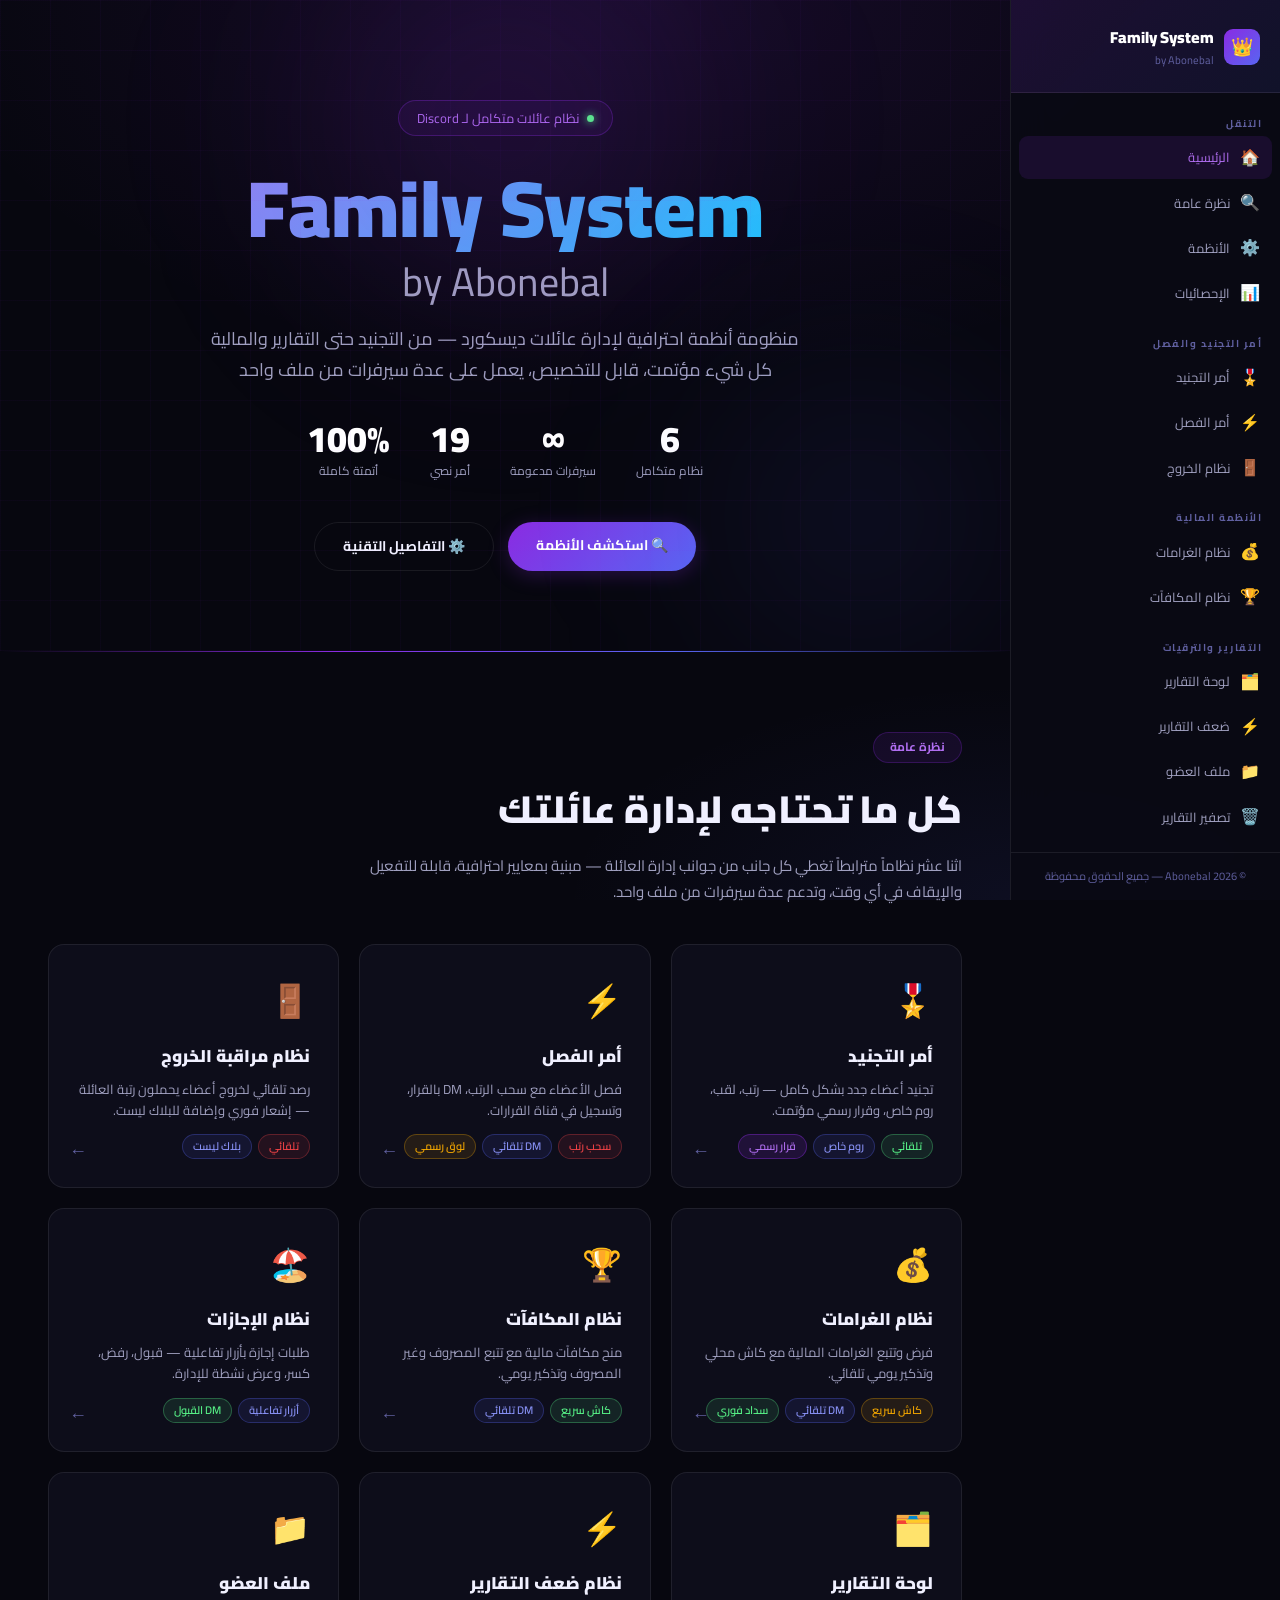
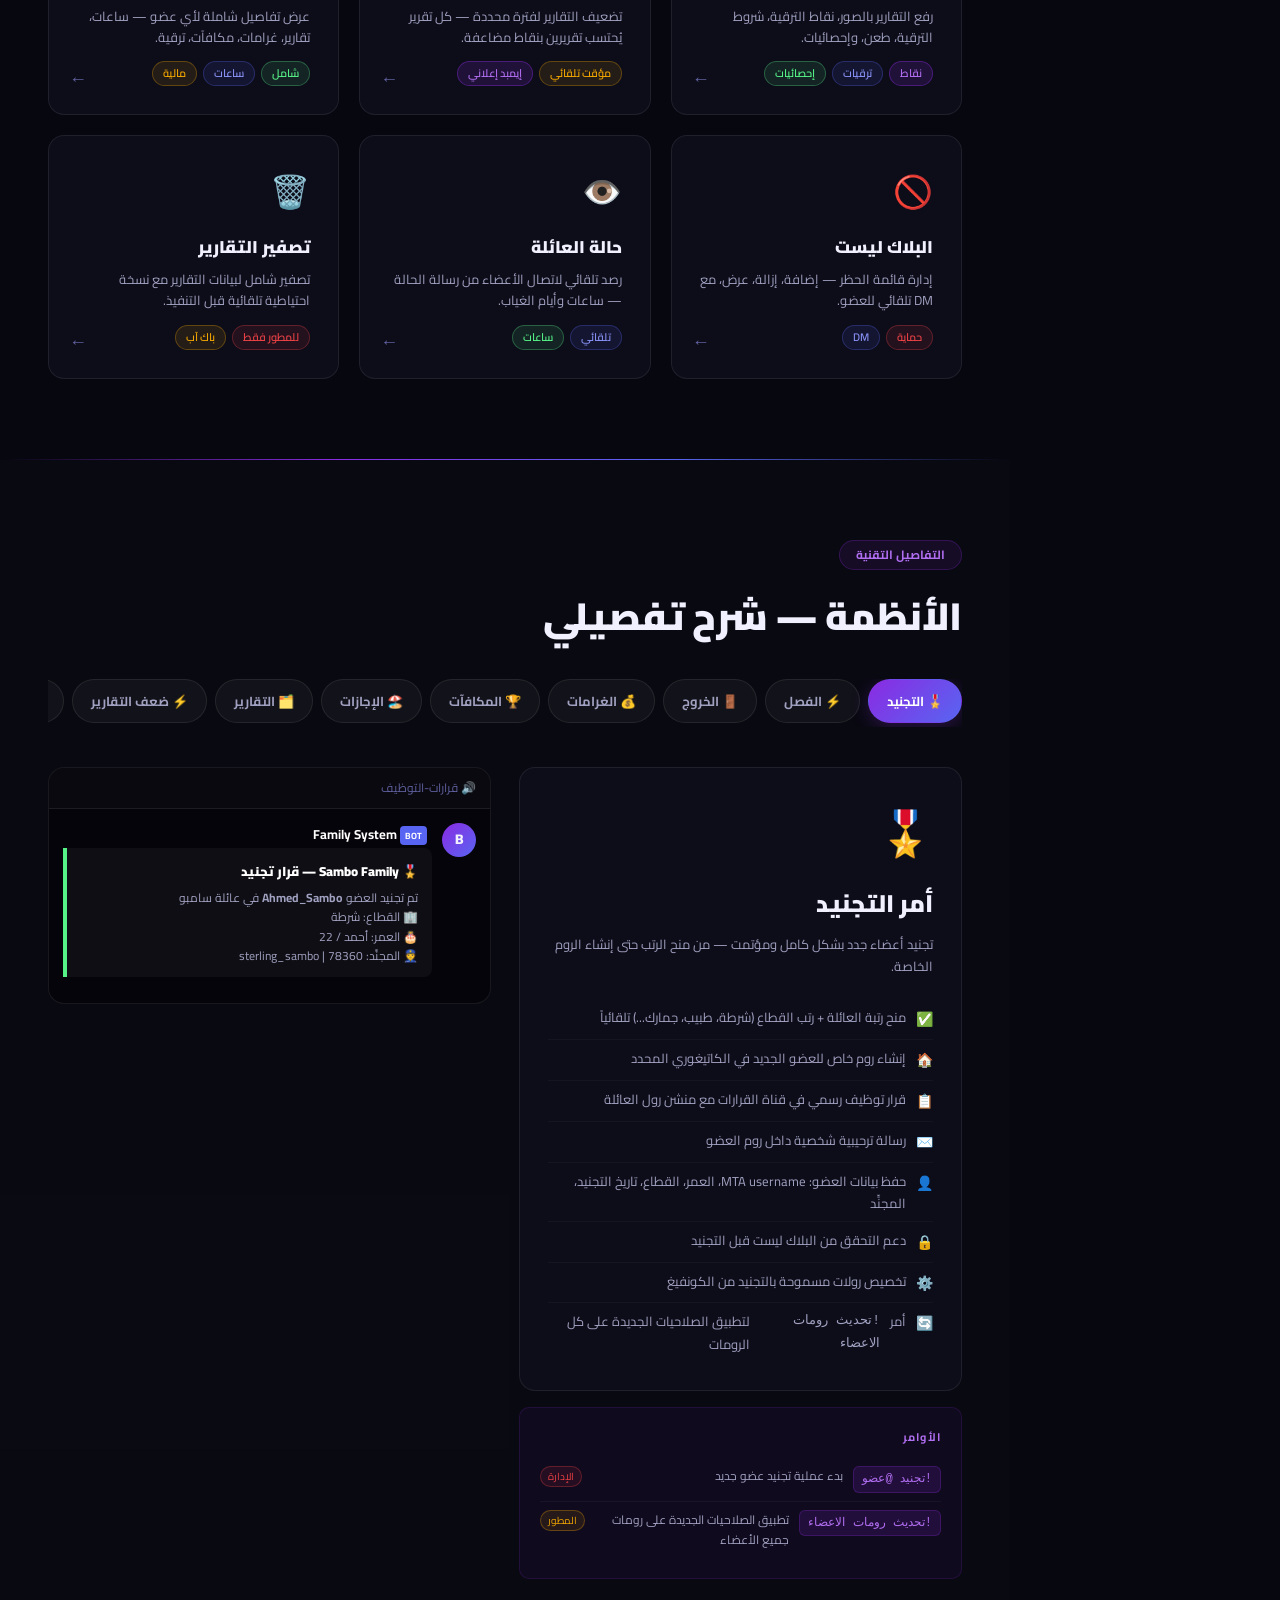
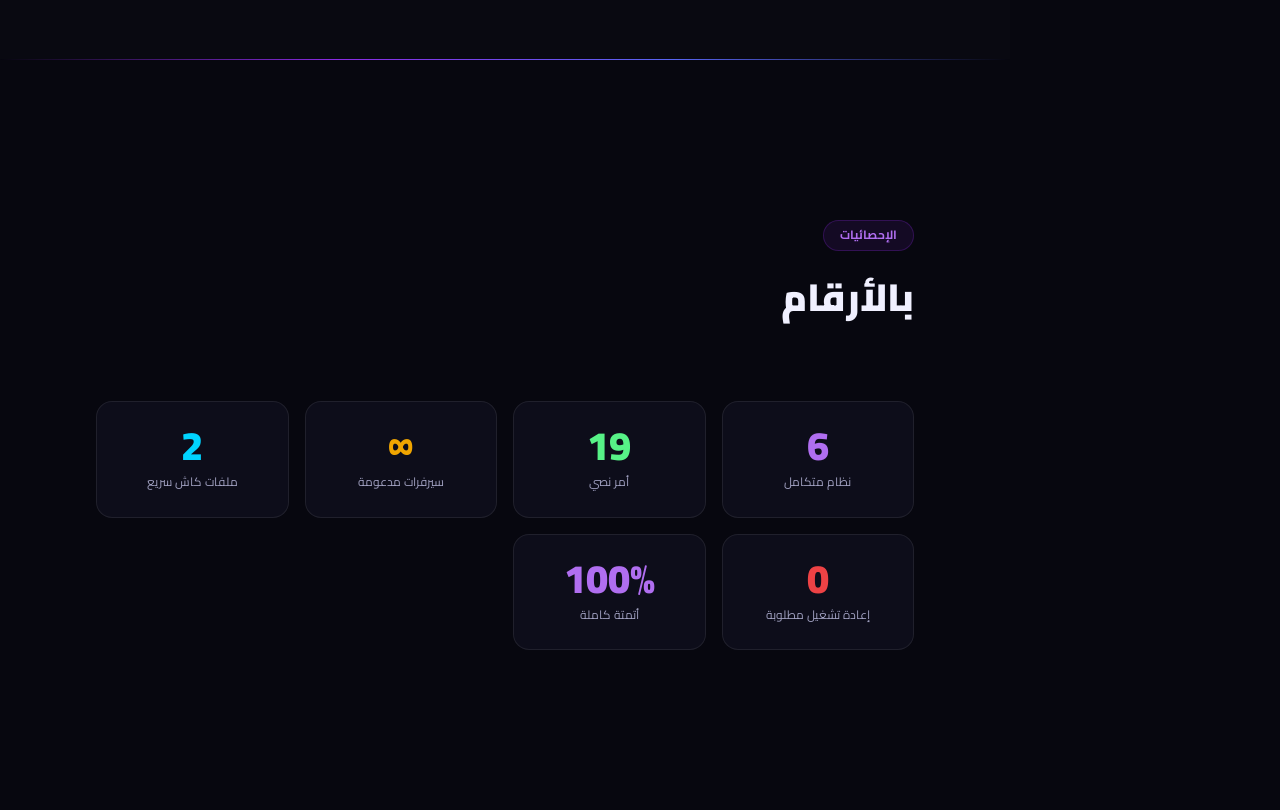
==== commit a8245166: "deploy(1): +0 ~1 -0 [2026-10-11 16:17]" ====
--- a/showcases/family-system-showcase.html
+++ b/showcases/family-system-showcase.html
@@ -8,2177 +8,1068 @@
 <link rel="preconnect" href="https://fonts.gstatic.com" crossorigin />
 <link href="https://fonts.googleapis.com/css2?family=Cairo:wght@300;400;600;700;900&family=Tajawal:wght@300;400;500;700;800&display=swap" rel="stylesheet" />
 <style>
-/* ═══════════════════════════════ RESET & BASE ═══════════════════════════════ */
-*, *::before, *::after { box-sizing: border-box; margin: 0; padding: 0; }
-:root {
-  --bg-deep:      #07070f;
-  --bg-card:      #0d0d1a;
-  --bg-glass:     rgba(255,255,255,0.04);
-  --bg-glass2:    rgba(255,255,255,0.07);
-  --border:       rgba(255,255,255,0.08);
-  --border-glow:  rgba(138,43,226,0.4);
-  --purple:       #8a2be2;
-  --purple-light: #b06ef0;
-  --purple-glow:  rgba(138,43,226,0.25);
-  --gold:         #f0a500;
-  --gold-glow:    rgba(240,165,0,0.25);
-  --green:        #57f287;
-  --red:          #ed4245;
-  --blue:         #5865f2;
-  --cyan:         #00d4ff;
-  --text-primary: #f0f0ff;
-  --text-secondary: #a0a0c0;
-  --text-muted:   #6060a0;
-  --radius:       16px;
-  --radius-sm:    10px;
-  --shadow-card:  0 8px 32px rgba(0,0,0,0.5);
-  --shadow-glow:  0 0 40px rgba(138,43,226,0.3);
-  --font:         'Cairo', 'Tajawal', sans-serif;
+*,*::before,*::after{box-sizing:border-box;margin:0;padding:0;}
+:root{
+  --bg:#07070f;--bg-card:#0d0d1a;--bg-glass:rgba(255,255,255,0.04);
+  --border:rgba(255,255,255,0.08);--border-glow:rgba(138,43,226,0.4);
+  --purple:#8a2be2;--purple-l:#b06ef0;--purple-g:rgba(138,43,226,0.25);
+  --gold:#f0a500;--gold-g:rgba(240,165,0,0.25);
+  --green:#57f287;--red:#ed4245;--blue:#5865f2;--cyan:#00d4ff;
+  --t1:#f0f0ff;--t2:#a0a0c0;--t3:#6060a0;
+  --r:16px;--rs:10px;--font:'Cairo','Tajawal',sans-serif;
 }
-html { scroll-behavior: smooth; }
-body {
-  font-family: var(--font);
-  background: var(--bg-deep);
-  color: var(--text-primary);
-  min-height: 100vh;
-  overflow-x: hidden;
-  line-height: 1.7;
-}
-::-webkit-scrollbar { width: 6px; }
-::-webkit-scrollbar-track { background: var(--bg-deep); }
-::-webkit-scrollbar-thumb { background: var(--purple); border-radius: 3px; }
-
-/* ═══════════════════════════════ PARTICLES BG ═══════════════════════════════ */
-#particles-bg {
-  position: fixed; inset: 0; pointer-events: none; z-index: 0;
-  background: radial-gradient(ellipse 80% 60% at 50% 0%, rgba(138,43,226,0.12) 0%, transparent 70%),
-              radial-gradient(ellipse 60% 40% at 80% 100%, rgba(88,101,242,0.08) 0%, transparent 60%),
-              var(--bg-deep);
-}
-.star {
-  position: absolute;
-  border-radius: 50%;
-  background: white;
-  animation: twinkle var(--d, 3s) ease-in-out infinite;
-  opacity: 0;
-}
-@keyframes twinkle {
-  0%,100% { opacity:0; transform: scale(0.5); }
-  50% { opacity: var(--o, 0.6); transform: scale(1); }
-}
-
-/* ═══════════════════════════════ LAYOUT ═══════════════════════════════════ */
-#app { position: relative; z-index: 1; }
-
-/* ═══════════════════════════════ SIDEBAR ═══════════════════════════════════ */
-#sidebar {
-  position: fixed;
-  right: 0; top: 0; bottom: 0;
-  width: 280px;
-  background: rgba(10,10,20,0.96);
-  backdrop-filter: blur(20px);
-  border-left: 1px solid var(--border);
-  z-index: 200;
-  display: flex;
-  flex-direction: column;
-  padding: 0;
-  transform: translateX(0);
-  transition: transform 0.4s cubic-bezier(0.4,0,0.2,1);
-}
-#sidebar.hidden { transform: translateX(100%); }
-.sidebar-header {
-  padding: 28px 24px 20px;
-  border-bottom: 1px solid var(--border);
-  background: linear-gradient(135deg, rgba(138,43,226,0.15), rgba(88,101,242,0.1));
-}
-.sidebar-logo {
-  display: flex; align-items: center; gap: 12px; margin-bottom: 8px;
-}
-.sidebar-logo-icon {
-  width: 40px; height: 40px;
-  background: linear-gradient(135deg, var(--purple), var(--blue));
-  border-radius: 10px;
-  display: flex; align-items: center; justify-content: center;
-  font-size: 20px;
-  box-shadow: 0 4px 16px var(--purple-glow);
-}
-.sidebar-logo-text { font-size: 18px; font-weight: 700; }
-.sidebar-logo-sub { font-size: 12px; color: var(--text-muted); margin-top: 2px; }
-.sidebar-nav { flex: 1; overflow-y: auto; padding: 16px 12px; }
-.sidebar-nav::-webkit-scrollbar { width: 3px; }
-.sidebar-section-label {
-  font-size: 10px; font-weight: 700; letter-spacing: 2px;
-  color: var(--text-muted); text-transform: uppercase;
-  padding: 12px 12px 6px;
-}
-.sidebar-item {
-  display: flex; align-items: center; gap: 12px;
-  padding: 11px 14px;
-  border-radius: var(--radius-sm);
-  cursor: pointer;
-  transition: all 0.2s;
-  margin-bottom: 2px;
-  font-size: 14px;
-  color: var(--text-secondary);
-  border: 1px solid transparent;
-  text-decoration: none;
-}
-.sidebar-item:hover {
-  background: var(--bg-glass2);
-  color: var(--text-primary);
-  border-color: var(--border);
-}
-.sidebar-item.active {
-  background: linear-gradient(135deg, rgba(138,43,226,0.2), rgba(88,101,242,0.15));
-  color: var(--purple-light);
-  border-color: var(--border-glow);
-  box-shadow: 0 2px 12px rgba(138,43,226,0.15);
-}
-.sidebar-item-icon {
-  width: 32px; height: 32px;
-  border-radius: 8px;
-  display: flex; align-items: center; justify-content: center;
-  font-size: 16px;
-  background: var(--bg-glass);
-  flex-shrink: 0;
-}
-.sidebar-item.active .sidebar-item-icon {
-  background: linear-gradient(135deg, var(--purple), var(--blue));
-  box-shadow: 0 2px 8px var(--purple-glow);
-}
-.sidebar-footer {
-  padding: 16px 20px;
-  border-top: 1px solid var(--border);
-  font-size: 12px;
-  color: var(--text-muted);
-  text-align: center;
-}
-.sidebar-toggle {
-  position: fixed;
-  top: 20px; right: 20px;
-  z-index: 300;
-  width: 44px; height: 44px;
-  background: rgba(10,10,20,0.9);
-  border: 1px solid var(--border);
-  border-radius: 12px;
-  display: none;
-  align-items: center; justify-content: center;
-  cursor: pointer;
-  font-size: 18px;
-  backdrop-filter: blur(10px);
-  transition: all 0.2s;
-}
-.sidebar-toggle:hover { border-color: var(--purple); box-shadow: 0 0 16px var(--purple-glow); }
-
-/* ═══════════════════════════════ MAIN CONTENT ═══════════════════════════════ */
-#main {
-  margin-right: 280px;
-  min-height: 100vh;
-  transition: margin 0.4s cubic-bezier(0.4,0,0.2,1);
-}
-
-/* ═══════════════════════════════ HERO ══════════════════════════════════════ */
-#hero {
-  min-height: 100vh;
-  display: flex; flex-direction: column;
-  align-items: center; justify-content: center;
-  padding: 60px 48px;
-  position: relative;
-  text-align: center;
-  overflow: hidden;
-}
-.hero-badge {
-  display: inline-flex; align-items: center; gap: 8px;
-  background: linear-gradient(135deg, rgba(138,43,226,0.2), rgba(88,101,242,0.15));
-  border: 1px solid rgba(138,43,226,0.4);
-  border-radius: 50px;
-  padding: 8px 20px;
-  font-size: 13px;
-  color: var(--purple-light);
-  margin-bottom: 32px;
-  animation: fadeInDown 0.8s ease both;
-}
-.badge-dot {
-  width: 8px; height: 8px;
-  background: var(--green);
-  border-radius: 50%;
-  box-shadow: 0 0 8px var(--green);
-  animation: pulse-dot 2s infinite;
-}
-@keyframes pulse-dot {
-  0%,100% { opacity:1; transform: scale(1); }
-  50% { opacity:0.5; transform: scale(0.7); }
-}
-.hero-title {
-  font-size: clamp(48px, 8vw, 88px);
-  font-weight: 900;
-  line-height: 1.1;
-  margin-bottom: 8px;
-  animation: fadeInUp 0.8s ease 0.1s both;
-  letter-spacing: -1px;
-}
-.hero-title .gradient-text {
-  background: linear-gradient(135deg, var(--purple-light), var(--cyan), var(--gold));
-  -webkit-background-clip: text;
-  -webkit-text-fill-color: transparent;
-  background-clip: text;
-  background-size: 200% 200%;
-  animation: shimmer 4s ease infinite;
-}
-@keyframes shimmer {
-  0%,100% { background-position: 0% 50%; }
-  50% { background-position: 100% 50%; }
-}
-.hero-subtitle {
-  font-size: clamp(18px, 3vw, 26px);
-  color: var(--text-secondary);
-  margin-bottom: 48px;
-  font-weight: 400;
-  animation: fadeInUp 0.8s ease 0.2s both;
-}
-.hero-stats {
-  display: flex; gap: 40px; justify-content: center;
-  margin-bottom: 56px;
-  flex-wrap: wrap;
-  animation: fadeInUp 0.8s ease 0.3s both;
-}
-.hero-stat {
-  text-align: center;
-}
-.hero-stat-number {
-  font-size: 36px; font-weight: 900;
-  background: linear-gradient(135deg, var(--purple-light), var(--cyan));
-  -webkit-background-clip: text; -webkit-text-fill-color: transparent; background-clip: text;
-}
-.hero-stat-label { font-size: 13px; color: var(--text-muted); margin-top: 4px; }
-.hero-cta {
-  display: flex; gap: 16px; flex-wrap: wrap; justify-content: center;
-  animation: fadeInUp 0.8s ease 0.4s both;
-}
-.btn {
-  display: inline-flex; align-items: center; gap: 8px;
-  padding: 14px 32px;
-  border-radius: 50px;
-  font-size: 15px; font-weight: 600;
-  cursor: pointer;
-  border: none;
-  text-decoration: none;
-  transition: all 0.25s;
-  font-family: var(--font);
-}
-.btn-primary {
-  background: linear-gradient(135deg, var(--purple), var(--blue));
-  color: white;
-  box-shadow: 0 6px 24px var(--purple-glow);
-}
-.btn-primary:hover { transform: translateY(-2px); box-shadow: 0 10px 32px rgba(138,43,226,0.5); }
-.btn-secondary {
-  background: var(--bg-glass2);
-  color: var(--text-primary);
-  border: 1px solid var(--border);
-  backdrop-filter: blur(10px);
-}
-.btn-secondary:hover { border-color: var(--purple); color: var(--purple-light); transform: translateY(-2px); }
-.hero-grid {
-  position: absolute; inset: 0; pointer-events: none;
-  background-image: linear-gradient(rgba(138,43,226,0.04) 1px, transparent 1px),
-                    linear-gradient(90deg, rgba(138,43,226,0.04) 1px, transparent 1px);
-  background-size: 60px 60px;
-  mask-image: radial-gradient(ellipse at center, black 40%, transparent 75%);
-}
-.hero-glow-orb {
-  position: absolute;
-  border-radius: 50%;
-  filter: blur(80px);
-  pointer-events: none;
-  animation: float 8s ease-in-out infinite;
-}
-.orb-1 { width: 500px; height: 500px; background: rgba(138,43,226,0.12); top: -20%; left: 50%; transform: translateX(-50%); }
-.orb-2 { width: 300px; height: 300px; background: rgba(88,101,242,0.1); bottom: 10%; right: 15%; animation-delay: -4s; }
-@keyframes float {
-  0%,100% { transform: translateY(0) translateX(-50%); }
-  50% { transform: translateY(-30px) translateX(-50%); }
-}
-
-/* ═══════════════════════════════ OVERVIEW SECTION ══════════════════════════ */
-.section {
-  padding: 80px 48px;
-  max-width: 1200px;
-  margin: 0 auto;
-}
-.section-tag {
-  display: inline-flex; align-items: center; gap: 8px;
-  font-size: 12px; font-weight: 700; letter-spacing: 2px; text-transform: uppercase;
-  color: var(--purple-light);
-  margin-bottom: 16px;
-}
-.section-tag::before {
-  content: ''; width: 24px; height: 2px;
-  background: linear-gradient(90deg, var(--purple), transparent);
-}
-.section-title {
-  font-size: clamp(28px, 4vw, 42px);
-  font-weight: 900;
-  margin-bottom: 16px;
-  line-height: 1.2;
-}
-.section-desc {
-  font-size: 16px;
-  color: var(--text-secondary);
-  max-width: 600px;
-  margin-bottom: 48px;
-  line-height: 1.8;
-}
-
-/* ═══════════════════════════════ FEATURE CARDS ══════════════════════════════ */
-.features-grid {
-  display: grid;
-  grid-template-columns: repeat(auto-fit, minmax(300px, 1fr));
-  gap: 24px;
-}
-.feature-card {
-  background: var(--bg-card);
-  border: 1px solid var(--border);
-  border-radius: var(--radius);
-  padding: 28px;
-  cursor: pointer;
-  transition: all 0.3s cubic-bezier(0.4,0,0.2,1);
-  position: relative;
-  overflow: hidden;
-  animation: fadeInUp 0.6s ease both;
-}
-.feature-card::before {
-  content: '';
-  position: absolute;
-  inset: 0;
-  background: linear-gradient(135deg, var(--card-color, var(--purple-glow)), transparent);
-  opacity: 0;
-  transition: opacity 0.3s;
-}
-.feature-card:hover {
-  transform: translateY(-6px);
-  border-color: var(--card-color, var(--border-glow));
-  box-shadow: 0 16px 48px rgba(0,0,0,0.4), 0 0 32px var(--card-color, var(--purple-glow));
-}
-.feature-card:hover::before { opacity: 1; }
-.card-icon-wrap {
-  width: 56px; height: 56px;
-  border-radius: 14px;
-  display: flex; align-items: center; justify-content: center;
-  font-size: 26px;
-  margin-bottom: 20px;
-  background: var(--bg-glass2);
-  border: 1px solid var(--border);
-  position: relative; z-index: 1;
-  transition: all 0.3s;
-}
-.feature-card:hover .card-icon-wrap {
-  background: linear-gradient(135deg, var(--card-color, var(--purple)), rgba(0,0,0,0.2));
-  border-color: transparent;
-  box-shadow: 0 4px 20px var(--card-color, var(--purple-glow));
-  transform: scale(1.1);
-}
-.card-title {
-  font-size: 18px; font-weight: 700;
-  margin-bottom: 10px;
-  position: relative; z-index: 1;
-}
-.card-desc {
-  font-size: 14px; color: var(--text-secondary);
-  line-height: 1.7;
-  position: relative; z-index: 1;
-  margin-bottom: 20px;
-}
-.card-tags {
-  display: flex; gap: 8px; flex-wrap: wrap;
-  position: relative; z-index: 1;
-}
-.tag {
-  font-size: 11px; font-weight: 600;
-  padding: 4px 10px;
-  border-radius: 50px;
-  background: var(--bg-glass);
-  border: 1px solid var(--border);
-  color: var(--text-muted);
-}
-.tag.green { background: rgba(87,242,135,0.1); border-color: rgba(87,242,135,0.3); color: var(--green); }
-.tag.red { background: rgba(237,66,69,0.1); border-color: rgba(237,66,69,0.3); color: var(--red); }
-.tag.blue { background: rgba(88,101,242,0.1); border-color: rgba(88,101,242,0.3); color: #8891f5; }
-.tag.gold { background: rgba(240,165,0,0.1); border-color: rgba(240,165,0,0.3); color: var(--gold); }
-.tag.purple { background: rgba(138,43,226,0.15); border-color: rgba(138,43,226,0.4); color: var(--purple-light); }
-.card-arrow {
-  position: absolute; bottom: 24px; left: 24px;
-  font-size: 20px; color: var(--text-muted);
-  transition: all 0.3s;
-}
-.feature-card:hover .card-arrow { color: var(--purple-light); transform: translateX(-6px); }
-
-/* ═══════════════════════════════ TABS SECTION ═══════════════════════════════ */
-#systems { background: rgba(255,255,255,0.01); }
-.tabs-wrapper {
-  max-width: 1200px;
-  margin: 0 auto;
-  padding: 80px 48px;
-}
-.tabs-nav {
-  display: flex;
-  gap: 8px;
-  overflow-x: auto;
-  padding-bottom: 4px;
-  margin-bottom: 40px;
-  scrollbar-width: none;
-}
-.tabs-nav::-webkit-scrollbar { display: none; }
-.tab-btn {
-  display: flex; align-items: center; gap: 8px;
-  padding: 10px 20px;
-  border-radius: 50px;
-  font-size: 14px; font-weight: 600;
-  cursor: pointer;
-  border: 1px solid var(--border);
-  background: var(--bg-glass);
-  color: var(--text-secondary);
-  white-space: nowrap;
-  transition: all 0.25s;
-  font-family: var(--font);
-  flex-shrink: 0;
-}
-.tab-btn:hover { border-color: var(--purple); color: var(--purple-light); }
-.tab-btn.active {
-  background: linear-gradient(135deg, var(--purple), var(--blue));
-  border-color: transparent;
-  color: white;
-  box-shadow: 0 4px 20px var(--purple-glow);
-}
-.tab-content { display: none; }
-.tab-content.active { display: block; animation: fadeInUp 0.4s ease; }
-
-/* ═══════════════════════════════ SYSTEM DETAIL CARDS ════════════════════════ */
-.sys-layout {
-  display: grid;
-  grid-template-columns: 1fr 1fr;
-  gap: 32px;
-  align-items: start;
-}
-.sys-info-box {
-  background: var(--bg-card);
-  border: 1px solid var(--border);
-  border-radius: var(--radius);
-  padding: 32px;
-}
-.sys-icon {
-  font-size: 48px; margin-bottom: 16px; display: block;
-}
-.sys-title {
-  font-size: 26px; font-weight: 900; margin-bottom: 8px;
-}
-.sys-subtitle {
-  font-size: 14px; color: var(--text-secondary); margin-bottom: 24px; line-height: 1.7;
-}
-.sys-feature-list { list-style: none; }
-.sys-feature-list li {
-  display: flex; align-items: flex-start; gap: 10px;
-  padding: 10px 0;
-  border-bottom: 1px solid var(--border);
-  font-size: 14px; color: var(--text-secondary);
-}
-.sys-feature-list li:last-child { border-bottom: none; }
-.sys-feature-list li .icon { font-size: 16px; flex-shrink: 0; margin-top: 2px; }
-.sys-demo-box {
-  display: flex; flex-direction: column; gap: 20px;
-}
-.discord-mock {
-  background: #313338;
-  border-radius: 14px;
-  overflow: hidden;
-  box-shadow: var(--shadow-card);
-  border: 1px solid rgba(255,255,255,0.05);
-}
-.discord-mock-header {
-  background: #2b2d31;
-  padding: 12px 16px;
-  display: flex; align-items: center; gap: 8px;
-  border-bottom: 1px solid rgba(0,0,0,0.3);
-  font-size: 13px; font-weight: 600;
-  color: #f0f0f0;
-}
-.discord-mock-header .channel-icon { color: #8d9298; font-size: 16px; }
-.discord-mock-body { padding: 20px; }
-.discord-msg {
-  display: flex; gap: 12px; margin-bottom: 16px;
-}
-.discord-msg:last-child { margin-bottom: 0; }
-.discord-avatar {
-  width: 36px; height: 36px;
-  border-radius: 50%;
-  flex-shrink: 0;
-  display: flex; align-items: center; justify-content: center;
-  font-size: 16px;
-  font-weight: 700;
-}
-.av-bot {
-  background: linear-gradient(135deg, #5865f2, #8a2be2);
-}
-.av-user {
-  background: linear-gradient(135deg, #57f287, #00d4ff);
-  color: #1a1a1a;
-  font-size: 14px;
-}
-.discord-msg-content { flex: 1; }
-.discord-msg-author {
-  font-size: 13px; font-weight: 600; margin-bottom: 4px;
-}
-.discord-msg-author .bot-tag {
-  font-size: 10px; background: #5865f2; padding: 2px 5px;
-  border-radius: 3px; margin-right: 6px; font-weight: 700;
-  vertical-align: middle;
-}
-.discord-msg-text {
-  font-size: 14px; color: #dbdee1; line-height: 1.5;
-}
-.discord-embed {
-  margin-top: 8px;
-  border-radius: 6px;
-  overflow: hidden;
-  border-right: 4px solid var(--embed-color, var(--purple));
-  background: #2b2d31;
-}
-.discord-embed-inner { padding: 12px 14px; }
-.discord-embed-title {
-  font-size: 14px; font-weight: 700; color: white; margin-bottom: 6px;
-}
-.discord-embed-desc {
-  font-size: 13px; color: #b5bac1; line-height: 1.5;
-}
-.discord-embed-field {
-  margin-top: 8px;
-}
-.discord-embed-field-name {
-  font-size: 12px; font-weight: 700; color: white; margin-bottom: 2px;
-}
-.discord-embed-field-value {
-  font-size: 12px; color: #b5bac1;
-}
-.discord-btns {
-  display: flex; gap: 8px; margin-top: 10px; flex-wrap: wrap;
-}
-.discord-btn {
-  padding: 6px 14px;
-  border-radius: 4px;
-  font-size: 13px; font-weight: 600;
-  cursor: default;
-}
-.discord-btn.primary { background: #5865f2; color: white; }
-.discord-btn.danger { background: #ed4245; color: white; }
-.discord-btn.success { background: #57f287; color: #1a1a1a; }
-.discord-btn.secondary { background: #4e5058; color: #dbdee1; }
-.sys-commands-box {
-  background: var(--bg-card);
-  border: 1px solid var(--border);
-  border-radius: var(--radius);
-  padding: 24px;
-}
-.sys-commands-title {
-  font-size: 14px; font-weight: 700; color: var(--text-muted);
-  text-transform: uppercase; letter-spacing: 1px;
-  margin-bottom: 16px;
-}
-.command-row {
-  display: flex; align-items: baseline; gap: 12px;
-  padding: 10px 0;
-  border-bottom: 1px solid var(--border);
-  font-size: 13px;
-}
-.command-row:last-child { border-bottom: none; }
-.command-name {
-  font-family: 'Courier New', monospace;
-  background: rgba(88,101,242,0.15);
-  color: #8891f5;
-  padding: 3px 8px;
-  border-radius: 5px;
-  font-size: 12px;
-  white-space: nowrap;
-  flex-shrink: 0;
-}
-.command-desc { color: var(--text-secondary); }
-.command-perm {
-  margin-right: auto;
-  font-size: 11px;
-  padding: 2px 8px;
-  border-radius: 50px;
-  background: rgba(240,165,0,0.1);
-  border: 1px solid rgba(240,165,0,0.3);
-  color: var(--gold);
-  white-space: nowrap;
-}
-
-/* ═══════════════════════════════ FLOW DIAGRAM ═══════════════════════════════ */
-.flow-diagram {
-  background: var(--bg-card);
-  border: 1px solid var(--border);
-  border-radius: var(--radius);
-  padding: 28px;
-}
-.flow-title {
-  font-size: 14px; font-weight: 700; color: var(--text-muted);
-  text-transform: uppercase; letter-spacing: 1px;
-  margin-bottom: 20px;
-}
-.flow-steps {
-  display: flex; flex-direction: column; gap: 0;
-}
-.flow-step {
-  display: flex; gap: 16px; align-items: flex-start;
-}
-.flow-step-line {
-  display: flex; flex-direction: column; align-items: center;
-  flex-shrink: 0;
-}
-.flow-step-dot {
-  width: 32px; height: 32px;
-  border-radius: 50%;
-  background: linear-gradient(135deg, var(--purple), var(--blue));
-  display: flex; align-items: center; justify-content: center;
-  font-size: 13px; font-weight: 700; color: white;
-  box-shadow: 0 2px 10px var(--purple-glow);
-}
-.flow-step-connector {
-  width: 2px; flex: 1; min-height: 24px;
-  background: linear-gradient(180deg, var(--purple), transparent);
-  margin: 4px 0;
-}
-.flow-step-body {
-  padding-bottom: 20px; flex: 1;
-}
-.flow-step-title { font-size: 14px; font-weight: 700; margin-bottom: 4px; }
-.flow-step-desc { font-size: 13px; color: var(--text-secondary); }
-
-/* ═══════════════════════════════ CONFIG TABLE ════════════════════════════════ */
-.config-table {
-  width: 100%;
-  border-collapse: collapse;
-  font-size: 13px;
-}
-.config-table th {
-  background: rgba(138,43,226,0.1);
-  color: var(--purple-light);
-  padding: 10px 14px;
-  text-align: right;
-  font-weight: 700;
-  font-size: 12px;
-  letter-spacing: 0.5px;
-  border-bottom: 1px solid var(--border);
-}
-.config-table td {
-  padding: 10px 14px;
-  border-bottom: 1px solid var(--border);
-  color: var(--text-secondary);
-  vertical-align: top;
-}
-.config-table tr:last-child td { border-bottom: none; }
-.config-table tr:hover td { background: var(--bg-glass); }
-.config-key {
-  font-family: 'Courier New', monospace;
-  color: var(--cyan);
-  font-size: 12px;
-}
-
-/* ═══════════════════════════════ STATS SECTION ══════════════════════════════ */
-#stats-section {
-  padding: 80px 48px;
-  max-width: 1200px;
-  margin: 0 auto;
-}
-.stats-grid {
-  display: grid;
-  grid-template-columns: repeat(auto-fit, minmax(200px, 1fr));
-  gap: 20px;
-}
-.stat-card {
-  background: var(--bg-card);
-  border: 1px solid var(--border);
-  border-radius: var(--radius);
-  padding: 28px 24px;
-  text-align: center;
-  position: relative; overflow: hidden;
-  transition: all 0.3s;
-}
-.stat-card::after {
-  content: '';
-  position: absolute; bottom: 0; left: 0; right: 0;
-  height: 3px;
-  background: linear-gradient(90deg, var(--stat-color, var(--purple)), transparent);
-}
-.stat-card:hover {
-  transform: translateY(-4px);
-  border-color: var(--stat-color, var(--border-glow));
-  box-shadow: 0 8px 32px rgba(0,0,0,0.3);
-}
-.stat-icon { font-size: 36px; margin-bottom: 12px; }
-.stat-number {
-  font-size: 36px; font-weight: 900;
-  background: linear-gradient(135deg, var(--stat-color, var(--purple-light)), white);
-  -webkit-background-clip: text; -webkit-text-fill-color: transparent; background-clip: text;
-}
-.stat-label { font-size: 13px; color: var(--text-muted); margin-top: 6px; }
-
-/* ═══════════════════════════════ MODAL ══════════════════════════════════════ */
-.modal-overlay {
-  position: fixed; inset: 0;
-  background: rgba(0,0,0,0.7);
-  backdrop-filter: blur(8px);
-  z-index: 400;
-  display: flex; align-items: center; justify-content: center;
-  padding: 20px;
-  opacity: 0; pointer-events: none;
-  transition: opacity 0.3s;
-}
-.modal-overlay.open { opacity: 1; pointer-events: all; }
-.modal {
-  background: var(--bg-card);
-  border: 1px solid var(--border);
-  border-radius: 20px;
-  width: 100%; max-width: 680px;
-  max-height: 85vh;
-  overflow-y: auto;
-  box-shadow: 0 24px 80px rgba(0,0,0,0.6), 0 0 60px var(--purple-glow);
-  transform: scale(0.95) translateY(20px);
-  transition: transform 0.3s cubic-bezier(0.4,0,0.2,1);
-}
-.modal-overlay.open .modal { transform: scale(1) translateY(0); }
-.modal-header {
-  padding: 28px 32px 20px;
-  border-bottom: 1px solid var(--border);
-  display: flex; align-items: center; justify-content: space-between;
-  position: sticky; top: 0;
-  background: var(--bg-card);
-  z-index: 1;
-}
-.modal-title { font-size: 20px; font-weight: 800; display: flex; align-items: center; gap: 10px; }
-.modal-close {
-  width: 34px; height: 34px;
-  border-radius: 8px;
-  background: var(--bg-glass2);
-  border: 1px solid var(--border);
-  color: var(--text-secondary);
-  font-size: 18px;
-  cursor: pointer;
-  display: flex; align-items: center; justify-content: center;
-  transition: all 0.2s;
-}
-.modal-close:hover { background: rgba(237,66,69,0.15); border-color: var(--red); color: var(--red); }
-.modal-body { padding: 28px 32px; }
-.modal-section { margin-bottom: 28px; }
-.modal-section-title {
-  font-size: 13px; font-weight: 700; color: var(--text-muted);
-  text-transform: uppercase; letter-spacing: 1px;
-  margin-bottom: 14px;
-  display: flex; align-items: center; gap: 8px;
-}
-.modal-section-title::after {
-  content: ''; flex: 1; height: 1px;
-  background: var(--border);
-}
-
-/* ═══════════════════════════════ FOOTER ═════════════════════════════════════ */
-footer {
-  border-top: 1px solid var(--border);
-  background: rgba(0,0,0,0.3);
-  padding: 48px;
-  text-align: center;
-  position: relative;
-}
-.footer-logo {
-  font-size: 28px; font-weight: 900;
-  background: linear-gradient(135deg, var(--purple-light), var(--cyan));
-  -webkit-background-clip: text; -webkit-text-fill-color: transparent; background-clip: text;
-  margin-bottom: 8px;
-}
-.footer-sub { font-size: 14px; color: var(--text-muted); margin-bottom: 24px; }
-.footer-copy { font-size: 13px; color: var(--text-muted); }
-.footer-copy span { color: var(--purple-light); font-weight: 700; }
-
-/* ═══════════════════════════════ ANIMATIONS ═════════════════════════════════ */
-@keyframes fadeInUp {
-  from { opacity: 0; transform: translateY(24px); }
-  to { opacity: 1; transform: translateY(0); }
-}
-@keyframes fadeInDown {
-  from { opacity: 0; transform: translateY(-16px); }
-  to { opacity: 1; transform: translateY(0); }
-}
-.reveal {
-  opacity: 0; transform: translateY(24px);
-  transition: opacity 0.6s ease, transform 0.6s ease;
-}
-.reveal.visible { opacity: 1; transform: translateY(0); }
-
-/* ═══════════════════════════════ RESPONSIVE ═════════════════════════════════ */
-@media (max-width: 1024px) {
-  #sidebar { transform: translateX(100%); }
-  #sidebar.open { transform: translateX(0); }
-  #main { margin-right: 0; }
-  .sidebar-toggle { display: flex; }
-  .sys-layout { grid-template-columns: 1fr; }
-}
-@media (max-width: 768px) {
-  .section, .tabs-wrapper, #stats-section { padding: 60px 24px; }
-  #hero { padding: 80px 24px 60px; }
-  .hero-stats { gap: 24px; }
-  .features-grid { grid-template-columns: 1fr; }
-  .modal-header, .modal-body { padding: 20px; }
-}
-
-/* ═══════════════════════════════ MISC ═══════════════════════════════════════ */
-.divider {
-  height: 1px;
-  background: linear-gradient(90deg, transparent, var(--border), transparent);
-  max-width: 1200px; margin: 0 auto;
-}
-.gradient-hr {
-  border: none;
-  height: 1px;
-  background: linear-gradient(90deg, transparent, var(--purple), var(--blue), transparent);
-  margin: 0;
-}
-.highlight-box {
-  background: linear-gradient(135deg, rgba(138,43,226,0.1), rgba(88,101,242,0.08));
-  border: 1px solid rgba(138,43,226,0.25);
-  border-radius: var(--radius-sm);
-  padding: 16px 20px;
-  font-size: 14px;
-  color: var(--text-secondary);
-  margin-bottom: 20px;
-}
-.highlight-box strong { color: var(--purple-light); }
-.badge-pill {
-  display: inline-flex; align-items: center; gap: 6px;
-  padding: 3px 10px;
-  border-radius: 50px;
-  font-size: 12px; font-weight: 600;
-}
-.badge-on { background: rgba(87,242,135,0.12); border: 1px solid rgba(87,242,135,0.3); color: var(--green); }
-.badge-off { background: rgba(237,66,69,0.12); border: 1px solid rgba(237,66,69,0.3); color: var(--red); }
-.badge-auto { background: rgba(88,101,242,0.12); border: 1px solid rgba(88,101,242,0.3); color: #8891f5; }
-
-/* ─── Sidebar overlay for mobile ─────── */
-#sidebar-overlay {
-  position: fixed; inset: 0;
-  background: rgba(0,0,0,0.5);
-  backdrop-filter: blur(4px);
-  z-index: 190;
-  display: none;
-}
-#sidebar-overlay.show { display: block; }
+html{scroll-behavior:smooth;}
+body{font-family:var(--font);background:var(--bg);color:var(--t1);min-height:100vh;overflow-x:hidden;line-height:1.7;}
+::-webkit-scrollbar{width:6px;}::-webkit-scrollbar-track{background:var(--bg);}::-webkit-scrollbar-thumb{background:var(--purple);border-radius:3px;}
+
+/* BG */
+#pbg{position:fixed;inset:0;pointer-events:none;z-index:0;
+  background:radial-gradient(ellipse 80% 60% at 50% 0%,rgba(138,43,226,.12) 0%,transparent 70%),
+             radial-gradient(ellipse 60% 40% at 80% 100%,rgba(88,101,242,.08) 0%,transparent 60%),
+             var(--bg);}
+.star{position:absolute;border-radius:50%;background:white;animation:twinkle var(--d,3s) ease-in-out infinite;opacity:0;}
+@keyframes twinkle{0%,100%{opacity:0;transform:scale(.5);}50%{opacity:var(--o,.6);transform:scale(1);}}
+
+/* SIDEBAR */
+#sidebar{position:fixed;right:0;top:0;bottom:0;width:270px;background:rgba(10,10,20,.96);backdrop-filter:blur(20px);border-left:1px solid var(--border);z-index:200;display:flex;flex-direction:column;transition:transform .4s cubic-bezier(.4,0,.2,1);}
+#sidebar.hidden{transform:translateX(100%);}
+.sb-head{padding:24px 20px 16px;border-bottom:1px solid var(--border);background:linear-gradient(135deg,rgba(138,43,226,.15),rgba(88,101,242,.1));}
+.sb-logo{display:flex;align-items:center;gap:10px;margin-bottom:6px;}
+.sb-logo-icon{width:36px;height:36px;background:linear-gradient(135deg,var(--purple),var(--blue));border-radius:9px;display:flex;align-items:center;justify-content:center;font-size:18px;flex-shrink:0;}
+.sb-logo-text{font-size:16px;font-weight:900;color:#fff;}
+.sb-sub{font-size:11px;color:var(--t3);}
+.sb-nav{flex:1;overflow-y:auto;padding:12px 8px;}
+.sb-sec{font-size:10px;font-weight:700;color:var(--t3);letter-spacing:1.5px;text-transform:uppercase;padding:10px 10px 4px;}
+.sb-link{display:flex;align-items:center;gap:10px;padding:8px 12px;border-radius:9px;text-decoration:none;color:var(--t2);font-size:13px;transition:all .2s;margin-bottom:2px;}
+.sb-link:hover,.sb-link.active{background:rgba(138,43,226,.12);color:var(--purple-l);}
+.sb-icon{font-size:16px;flex-shrink:0;}
+.sb-foot{padding:14px 20px;border-top:1px solid var(--border);font-size:11px;color:var(--t3);text-align:center;}
+.sb-toggle{position:fixed;top:16px;right:16px;z-index:201;background:rgba(138,43,226,.2);border:1px solid rgba(138,43,226,.3);color:var(--t1);border-radius:9px;width:38px;height:38px;font-size:18px;cursor:pointer;display:none;align-items:center;justify-content:center;}
+#sb-overlay{position:fixed;inset:0;background:rgba(0,0,0,.5);backdrop-filter:blur(4px);z-index:190;display:none;}
+#sb-overlay.show{display:block;}
+
+/* MAIN */
+#main{margin-right:270px;min-height:100vh;position:relative;z-index:1;}
+#app{position:relative;z-index:1;}
+
+/* HERO */
+#hero{position:relative;padding:100px 48px 80px;text-align:center;overflow:hidden;}
+.hero-grid{position:absolute;inset:0;background-image:linear-gradient(rgba(138,43,226,.04) 1px,transparent 1px),linear-gradient(90deg,rgba(138,43,226,.04) 1px,transparent 1px);background-size:50px 50px;pointer-events:none;}
+.hero-orb{position:absolute;border-radius:50%;filter:blur(100px);pointer-events:none;}
+.hero-orb.o1{width:500px;height:500px;top:-20%;left:50%;transform:translateX(-50%);background:radial-gradient(circle,rgba(138,43,226,.2),transparent 70%);}
+.hero-orb.o2{width:400px;height:400px;bottom:-10%;right:-5%;background:radial-gradient(circle,rgba(88,101,242,.15),transparent 70%);}
+.hero-badge{display:inline-flex;align-items:center;gap:8px;padding:6px 18px;border-radius:50px;border:1px solid rgba(138,43,226,.3);background:rgba(138,43,226,.08);font-size:13px;color:var(--purple-l);margin-bottom:28px;}
+.badge-dot{width:7px;height:7px;border-radius:50%;background:var(--green);box-shadow:0 0 8px var(--green);animation:pulse 2s infinite;}
+@keyframes pulse{0%,100%{opacity:1;}50%{opacity:.4;}}
+.hero-title{font-size:clamp(42px,7vw,80px);font-weight:900;line-height:1.1;margin-bottom:20px;}
+.grad-text{background:linear-gradient(135deg,var(--purple-l),var(--cyan));-webkit-background-clip:text;-webkit-text-fill-color:transparent;background-clip:text;}
+.hero-sub{font-size:clamp(14px,2vw,18px);color:var(--t2);max-width:620px;margin:0 auto 36px;}
+.hero-stats{display:flex;justify-content:center;gap:40px;flex-wrap:wrap;margin-bottom:40px;}
+.hs{text-align:center;}
+.hs-num{font-size:36px;font-weight:900;color:#fff;line-height:1;}
+.hs-lbl{font-size:12px;color:var(--t2);margin-top:4px;}
+.hero-cta{display:flex;gap:14px;justify-content:center;flex-wrap:wrap;}
+.btn{padding:12px 28px;border-radius:50px;font-family:var(--font);font-size:14px;font-weight:700;cursor:pointer;text-decoration:none;transition:all .25s;border:none;}
+.btn-p{background:linear-gradient(135deg,var(--purple),var(--blue));color:#fff;box-shadow:0 4px 20px var(--purple-g);}
+.btn-p:hover{transform:translateY(-2px);box-shadow:0 8px 30px var(--purple-g);}
+.btn-s{background:transparent;color:var(--t1);border:1px solid var(--border);}
+.btn-s:hover{border-color:var(--purple);color:var(--purple-l);}
+
+/* SECTION */
+.section{padding:80px 48px;max-width:1200px;margin:0 auto;}
+.sec-tag{display:inline-block;padding:4px 16px;border-radius:50px;background:rgba(138,43,226,.1);border:1px solid rgba(138,43,226,.25);color:var(--purple-l);font-size:12px;font-weight:700;margin-bottom:14px;}
+.sec-title{font-size:clamp(26px,4vw,38px);font-weight:900;margin-bottom:12px;}
+.sec-desc{color:var(--t2);max-width:640px;font-size:15px;}
+.grad-hr{border:none;height:1px;background:linear-gradient(90deg,transparent,var(--purple),var(--blue),transparent);margin:0;}
+
+/* CARDS GRID */
+.cards-grid{display:grid;grid-template-columns:repeat(auto-fill,minmax(280px,1fr));gap:20px;margin-top:40px;}
+.card{background:var(--bg-card);border:1px solid var(--border);border-radius:var(--r);padding:28px;cursor:pointer;position:relative;overflow:hidden;transition:all .25s;}
+.card::before{content:'';position:absolute;inset:0;background:var(--card-color,rgba(138,43,226,.08));opacity:0;transition:opacity .25s;}
+.card:hover{transform:translateY(-4px);border-color:rgba(138,43,226,.3);box-shadow:0 8px 32px rgba(0,0,0,.4);}
+.card:hover::before{opacity:1;}
+.card-icon{font-size:32px;margin-bottom:14px;}
+.card-title{font-size:17px;font-weight:900;margin-bottom:8px;}
+.card-desc{font-size:13px;color:var(--t2);margin-bottom:14px;line-height:1.6;}
+.card-tags{display:flex;flex-wrap:wrap;gap:6px;}
+.tag{padding:2px 10px;border-radius:50px;font-size:11px;font-weight:600;border:1px solid var(--border);color:var(--t3);}
+.tag.g{background:rgba(87,242,135,.1);border-color:rgba(87,242,135,.3);color:var(--green);}
+.tag.r{background:rgba(237,66,69,.1);border-color:rgba(237,66,69,.3);color:var(--red);}
+.tag.b{background:rgba(88,101,242,.1);border-color:rgba(88,101,242,.3);color:#8891f5;}
+.tag.gold{background:rgba(240,165,0,.1);border-color:rgba(240,165,0,.3);color:var(--gold);}
+.tag.p{background:rgba(138,43,226,.15);border-color:rgba(138,43,226,.4);color:var(--purple-l);}
+.card-arr{position:absolute;bottom:20px;left:20px;font-size:18px;color:var(--t3);transition:all .3s;}
+.card:hover .card-arr{color:var(--purple-l);transform:translateX(-5px);}
+
+/* TABS */
+#systems{background:rgba(255,255,255,.01);padding:80px 0;}
+.tabs-wrap{max-width:1200px;margin:0 auto;padding:0 48px;}
+.tabs-nav{display:flex;gap:8px;overflow-x:auto;padding-bottom:4px;margin-bottom:40px;scrollbar-width:none;}
+.tabs-nav::-webkit-scrollbar{display:none;}
+.tab-btn{display:flex;align-items:center;gap:7px;padding:9px 18px;border-radius:50px;font-size:13px;font-weight:700;cursor:pointer;border:1px solid var(--border);background:var(--bg-glass);color:var(--t2);white-space:nowrap;transition:all .25s;font-family:var(--font);flex-shrink:0;}
+.tab-btn:hover{border-color:var(--purple);color:var(--purple-l);}
+.tab-btn.active{background:linear-gradient(135deg,var(--purple),var(--blue));border-color:transparent;color:#fff;box-shadow:0 4px 18px var(--purple-g);}
+.tab-content{display:none;}
+.tab-content.active{display:block;animation:fadeUp .4s ease;}
+@keyframes fadeUp{from{opacity:0;transform:translateY(20px);}to{opacity:1;transform:translateY(0);}}
+
+/* SYS LAYOUT */
+.sys-layout{display:grid;grid-template-columns:1fr 1fr;gap:28px;align-items:start;}
+.sys-box{background:var(--bg-card);border:1px solid var(--border);border-radius:var(--r);padding:28px;}
+.sys-icon{font-size:44px;margin-bottom:14px;display:block;}
+.sys-title{font-size:24px;font-weight:900;margin-bottom:8px;}
+.sys-sub{font-size:13px;color:var(--t2);margin-bottom:22px;line-height:1.7;}
+.sys-ul{list-style:none;}
+.sys-ul li{display:flex;align-items:flex-start;gap:10px;padding:7px 0;font-size:13px;color:var(--t2);border-bottom:1px solid rgba(255,255,255,.03);}
+.sys-ul li:last-child{border:none;}
+.li-icon{flex-shrink:0;font-size:14px;margin-top:2px;}
+
+/* COMMANDS BOX */
+.cmds-box{background:rgba(138,43,226,.06);border:1px solid rgba(138,43,226,.15);border-radius:var(--rs);padding:20px;margin-top:16px;}
+.cmds-title{font-size:11px;font-weight:700;color:var(--purple-l);letter-spacing:1.2px;text-transform:uppercase;margin-bottom:12px;}
+.cmd-row{display:flex;align-items:flex-start;gap:10px;padding:8px 0;border-bottom:1px solid rgba(255,255,255,.04);flex-wrap:wrap;}
+.cmd-row:last-child{border:none;}
+.cmd-name{font-family:monospace;font-size:12px;background:rgba(138,43,226,.15);border:1px solid rgba(138,43,226,.25);color:var(--purple-l);padding:2px 8px;border-radius:6px;white-space:nowrap;flex-shrink:0;}
+.cmd-desc{font-size:12px;color:var(--t2);flex:1;}
+.cmd-perm{font-size:10px;padding:1px 7px;border-radius:50px;border:1px solid;white-space:nowrap;flex-shrink:0;}
+.perm-dev{background:rgba(240,165,0,.1);border-color:rgba(240,165,0,.3);color:var(--gold);}
+.perm-admin{background:rgba(237,66,69,.1);border-color:rgba(237,66,69,.3);color:var(--red);}
+.perm-all{background:rgba(87,242,135,.1);border-color:rgba(87,242,135,.3);color:var(--green);}
+.perm-sys{background:rgba(88,101,242,.1);border-color:rgba(88,101,242,.3);color:#8891f5;}
+
+/* DEMO MOCK */
+.sys-demo{background:rgba(2,2,8,.6);border:1px solid var(--border);border-radius:var(--r);overflow:hidden;}
+.mock-head{padding:10px 14px;border-bottom:1px solid var(--border);background:rgba(255,255,255,.02);font-size:12px;color:var(--t3);display:flex;align-items:center;gap:7px;}
+.mock-body{padding:14px;}
+.mock-msg{display:flex;gap:10px;margin-bottom:12px;}
+.av{width:34px;height:34px;border-radius:50%;flex-shrink:0;display:flex;align-items:center;justify-content:center;font-size:14px;font-weight:900;}
+.av-bot{background:linear-gradient(135deg,var(--purple),var(--blue));}
+.av-usr{background:linear-gradient(135deg,#2d7d46,var(--green));}
+.msg-inner{flex:1;}
+.msg-author{font-size:13px;font-weight:700;color:#fff;margin-bottom:3px;}
+.bot-tag{background:var(--blue);color:#fff;font-size:9px;padding:1px 5px;border-radius:4px;margin-right:5px;vertical-align:middle;}
+.embed{border-left:4px solid var(--green);background:rgba(255,255,255,.04);border-radius:0 8px 8px 0;padding:12px 14px;font-size:12px;}
+.embed.red{border-color:var(--red);}
+.embed.gold{border-color:var(--gold);}
+.embed.blue{border-color:var(--blue);}
+.embed.purple{border-color:var(--purple-l);}
+.embed-title{font-weight:900;color:#fff;margin-bottom:6px;font-size:13px;}
+.embed-desc{color:var(--t2);line-height:1.6;}
+.embed-field{margin-top:8px;}
+.ef-name{font-size:11px;font-weight:700;color:#fff;margin-bottom:2px;}
+.ef-val{font-size:11px;color:var(--t2);}
+.msg-text{font-size:13px;color:var(--t2);margin-bottom:4px;}
+
+/* STATS */
+#stats{padding:80px 48px;max-width:1200px;margin:0 auto;}
+.stats-grid{display:grid;grid-template-columns:repeat(auto-fill,minmax(180px,1fr));gap:16px;margin-top:40px;}
+.stat-card{background:var(--bg-card);border:1px solid var(--border);border-radius:var(--r);padding:24px;text-align:center;}
+.stat-num{font-size:40px;font-weight:900;line-height:1;}
+.stat-lbl{font-size:12px;color:var(--t2);margin-top:6px;}
+
+/* REVEAL */
+.reveal{opacity:0;transform:translateY(24px);transition:opacity .6s ease,transform .6s ease;}
+.reveal.visible{opacity:1;transform:translateY(0);}
+
+/* RESPONSIVE */
+@media(max-width:1024px){#sidebar{transform:translateX(100%);}#sidebar.open{transform:translateX(0);}#main{margin-right:0;}.sb-toggle{display:flex;}.sys-layout{grid-template-columns:1fr;}}
+@media(max-width:768px){.section,#stats,#hero,.tabs-wrap{padding:60px 20px;}.cards-grid{grid-template-columns:1fr;}.hero-stats{gap:20px;}.tabs-nav{gap:6px;}}
 </style>
 </head>
 <body>
 
-<!-- ═══════════════════ PARTICLES BG ═══════════════════ -->
-<div id="particles-bg"></div>
-<div id="sidebar-overlay" onclick="closeSidebar()"></div>
-
-<!-- ═══════════════════ SIDEBAR ═══════════════════════ -->
+<div id="pbg"></div>
+<div id="sb-overlay" onclick="closeSidebar()"></div>
+
+<!-- ══════════════════ SIDEBAR ══════════════════════ -->
 <nav id="sidebar">
-  <div class="sidebar-header">
-    <div class="sidebar-logo">
-      <div class="sidebar-logo-icon">⚔️</div>
-      <div>
-        <div class="sidebar-logo-text">Family System</div>
-        <div class="sidebar-logo-sub">by Abonebal</div>
-      </div>
-    </div>
-  </div>
-  <div class="sidebar-nav">
-    <div class="sidebar-section-label">التنقل</div>
-    <a class="sidebar-item active" href="#hero" onclick="setActive(this)">
-      <div class="sidebar-item-icon">🏠</div> الرئيسية
-    </a>
-    <a class="sidebar-item" href="#overview" onclick="setActive(this)">
-      <div class="sidebar-item-icon">📋</div> نظرة عامة
-    </a>
-    <a class="sidebar-item" href="#systems" onclick="setActive(this)">
-      <div class="sidebar-item-icon">⚙️</div> الأنظمة
-    </a>
-    <a class="sidebar-item" href="#stats-section" onclick="setActive(this)">
-      <div class="sidebar-item-icon">📊</div> إحصائيات
-    </a>
-    <div class="sidebar-section-label" style="margin-top:8px;">الأنظمة</div>
-    <a class="sidebar-item" href="#systems" onclick="setActive(this);switchTab('recruit')">
-      <div class="sidebar-item-icon">🎖️</div> أمر التجنيد
-    </a>
-    <a class="sidebar-item" href="#systems" onclick="setActive(this);switchTab('kick')">
-      <div class="sidebar-item-icon">⚡</div> أمر الفصل
-    </a>
-    <a class="sidebar-item" href="#systems" onclick="setActive(this);switchTab('vacation')">
-      <div class="sidebar-item-icon">🏖️</div> نظام الإجازات
-    </a>
-    <a class="sidebar-item" href="#systems" onclick="setActive(this);switchTab('fines')">
-      <div class="sidebar-item-icon">💰</div> نظام الغرامات
-    </a>
-    <a class="sidebar-item" href="#systems" onclick="setActive(this);switchTab('rewards')">
-      <div class="sidebar-item-icon">🏆</div> نظام المكافآت
-    </a>
-    <a class="sidebar-item" href="#systems" onclick="setActive(this);switchTab('panel')">
-      <div class="sidebar-item-icon">🗂️</div> لوحة التقارير
-    </a>
-    <a class="sidebar-item" href="#systems" onclick="setActive(this);switchTab('blacklist')">
-      <div class="sidebar-item-icon">🚫</div> البلاك ليست
-    </a>
-    <a class="sidebar-item" href="#systems" onclick="setActive(this);switchTab('status')">
-      <div class="sidebar-item-icon">👁️</div> حالة العائلة
-    </a>
-  </div>
-  <div class="sidebar-footer">
-    © 2026 Abonebal — جميع الحقوق محفوظة
-  </div>
+  <div class="sb-head">
+    <div class="sb-logo">
+      <div class="sb-logo-icon">👑</div>
+      <div>
+        <div class="sb-logo-text">Family System</div>
+        <div class="sb-sub">by Abonebal</div>
+      </div>
+    </div>
+  </div>
+  <div class="sb-nav">
+    <div class="sb-sec">التنقل</div>
+    <a class="sb-link active" href="#hero" onclick="setActive(this)"><span class="sb-icon">🏠</span> الرئيسية</a>
+    <a class="sb-link" href="#overview" onclick="setActive(this)"><span class="sb-icon">🔍</span> نظرة عامة</a>
+    <a class="sb-link" href="#systems" onclick="setActive(this)"><span class="sb-icon">⚙️</span> الأنظمة</a>
+    <a class="sb-link" href="#stats" onclick="setActive(this)"><span class="sb-icon">📊</span> الإحصائيات</a>
+
+    <div class="sb-sec" style="margin-top:10px;">أمر التجنيد والفصل</div>
+    <a class="sb-link" href="#systems" onclick="setActive(this);switchTab('recruit')"><span class="sb-icon">🎖️</span> أمر التجنيد</a>
+    <a class="sb-link" href="#systems" onclick="setActive(this);switchTab('kick')"><span class="sb-icon">⚡</span> أمر الفصل</a>
+    <a class="sb-link" href="#systems" onclick="setActive(this);switchTab('leave')"><span class="sb-icon">🚪</span> نظام الخروج</a>
+
+    <div class="sb-sec" style="margin-top:10px;">الأنظمة المالية</div>
+    <a class="sb-link" href="#systems" onclick="setActive(this);switchTab('fines')"><span class="sb-icon">💰</span> نظام الغرامات</a>
+    <a class="sb-link" href="#systems" onclick="setActive(this);switchTab('rewards')"><span class="sb-icon">🏆</span> نظام المكافآت</a>
+
+    <div class="sb-sec" style="margin-top:10px;">التقارير والترقيات</div>
+    <a class="sb-link" href="#systems" onclick="setActive(this);switchTab('panel')"><span class="sb-icon">🗂️</span> لوحة التقارير</a>
+    <a class="sb-link" href="#systems" onclick="setActive(this);switchTab('double')"><span class="sb-icon">⚡</span> ضعف التقارير</a>
+    <a class="sb-link" href="#systems" onclick="setActive(this);switchTab('details')"><span class="sb-icon">📁</span> ملف العضو</a>
+    <a class="sb-link" href="#systems" onclick="setActive(this);switchTab('reset')"><span class="sb-icon">🗑️</span> تصفير التقارير</a>
+
+    <div class="sb-sec" style="margin-top:10px;">الأنظمة الأخرى</div>
+    <a class="sb-link" href="#systems" onclick="setActive(this);switchTab('vacation')"><span class="sb-icon">🏖️</span> نظام الإجازات</a>
+    <a class="sb-link" href="#systems" onclick="setActive(this);switchTab('blacklist')"><span class="sb-icon">🚫</span> البلاك ليست</a>
+    <a class="sb-link" href="#systems" onclick="setActive(this);switchTab('status')"><span class="sb-icon">👁️</span> حالة العائلة</a>
+  </div>
+  <div class="sb-foot">© 2026 Abonebal — جميع الحقوق محفوظة</div>
 </nav>
 
-<!-- Mobile toggle -->
-<button class="sidebar-toggle" onclick="toggleSidebar()">☰</button>
-
-<!-- ═══════════════════ MAIN ═══════════════════════════ -->
-<div id="app">
-  <div id="main">
-
-    <!-- ══════════════════ HERO ══════════════════════ -->
-    <section id="hero">
-      <div class="hero-grid"></div>
-      <div class="hero-glow-orb orb-1"></div>
-      <div class="hero-glow-orb orb-2"></div>
-
-      <div class="hero-badge">
-        <span class="badge-dot"></span>
-        نظام عائلات متكامل لـ Discord
-      </div>
-
-      <h1 class="hero-title">
-        <div class="gradient-text">Family System</div>
-        <div style="font-size:0.55em; color: var(--text-secondary); font-weight: 400; margin-top: 8px;">by Abonebal</div>
-      </h1>
-
-      <p class="hero-subtitle">
-        منظومة أنظمة احترافية لإدارة عائلات ديسكورد — من التجنيد حتى الفصل<br/>
-        كل شيء مؤتمت، قابل للتخصيص، ويعمل بدون إعادة تشغيل
-      </p>
-
-      <div class="hero-stats">
-        <div class="hero-stat">
-          <div class="hero-stat-number">8</div>
-          <div class="hero-stat-label">أنظمة متكاملة</div>
-        </div>
-        <div class="hero-stat">
-          <div class="hero-stat-number">∞</div>
-          <div class="hero-stat-label">سيرفرات مدعومة</div>
-        </div>
-        <div class="hero-stat">
-          <div class="hero-stat-number">0</div>
-          <div class="hero-stat-label">إعادة تشغيل مطلوبة</div>
-        </div>
-        <div class="hero-stat">
-          <div class="hero-stat-number">100%</div>
-          <div class="hero-stat-label">أتمتة كاملة</div>
-        </div>
-      </div>
-
-      <div class="hero-cta">
-        <a href="#overview" class="btn btn-primary">🔍 استكشف الأنظمة</a>
-        <a href="#systems" class="btn btn-secondary">⚙️ التفاصيل التقنية</a>
-      </div>
-    </section>
-
-    <hr class="gradient-hr" />
-
-    <!-- ══════════════════ OVERVIEW ══════════════════ -->
-    <section id="overview" class="section">
-      <div class="section-tag">نظرة عامة</div>
-      <h2 class="section-title">كل ما تحتاجه لإدارة عائلتك</h2>
-      <p class="section-desc">
-        ثمانية أنظمة مترابطة تغطي كل جانب من جوانب إدارة العائلة — مبنية بمعايير احترافية،
-        قابلة للتفعيل والإيقاف في أي وقت، وتدعم عدة سيرفرات من ملف واحد.
-      </p>
-
-      <div class="features-grid">
-        <div class="feature-card reveal" style="--card-color: rgba(87,242,135,0.2); animation-delay:0.05s" onclick="openModal('modal-recruit')">
-          <div class="card-icon-wrap">🎖️</div>
-          <div class="card-title">أمر التجنيد</div>
-          <div class="card-desc">تجنيد أعضاء جدد بشكل كامل — رتب، لقب، روم خاص، وقرار رسمي مؤتمت.</div>
-          <div class="card-tags">
-            <span class="tag green">تلقائي</span>
-            <span class="tag blue">روم خاص</span>
-            <span class="tag purple">قرار رسمي</span>
-          </div>
-          <div class="card-arrow">←</div>
-        </div>
-
-        <div class="feature-card reveal" style="--card-color: rgba(237,66,69,0.2); animation-delay:0.1s" onclick="openModal('modal-kick')">
-          <div class="card-icon-wrap">⚡</div>
-          <div class="card-title">أمر الفصل</div>
-          <div class="card-desc">فصل الأعضاء مع سحب الرتب، إرسال DM بالقرار، وتسجيل في قناة القرارات.</div>
-          <div class="card-tags">
-            <span class="tag red">سحب رتب</span>
-            <span class="tag blue">DM تلقائي</span>
-            <span class="tag gold">لوق رسمي</span>
-          </div>
-          <div class="card-arrow">←</div>
-        </div>
-
-        <div class="feature-card reveal" style="--card-color: rgba(0,212,255,0.15); animation-delay:0.15s" onclick="openModal('modal-vacation')">
-          <div class="card-icon-wrap">🏖️</div>
-          <div class="card-title">نظام الإجازات</div>
-          <div class="card-desc">طلبات إجازة بأزرار تفاعلية — قبول، رفض، كسر عذر، وعرض إجازات نشطة.</div>
-          <div class="card-tags">
-            <span class="tag blue">أزرار تفاعلية</span>
-            <span class="tag green">إشعار تلقائي</span>
-          </div>
-          <div class="card-arrow">←</div>
-        </div>
-
-        <div class="feature-card reveal" style="--card-color: rgba(240,165,0,0.2); animation-delay:0.2s" onclick="openModal('modal-fines')">
-          <div class="card-icon-wrap">💰</div>
-          <div class="card-title">نظام الغرامات</div>
-          <div class="card-desc">فرض وتتبع الغرامات المالية مع تذكير يومي تلقائي وتأكيد السداد.</div>
-          <div class="card-tags">
-            <span class="tag gold">تذكير يومي</span>
-            <span class="tag green">تتبع سداد</span>
-          </div>
-          <div class="card-arrow">←</div>
-        </div>
-
-        <div class="feature-card reveal" style="--card-color: rgba(87,242,135,0.15); animation-delay:0.25s" onclick="openModal('modal-rewards')">
-          <div class="card-icon-wrap">🏆</div>
-          <div class="card-title">نظام المكافآت</div>
-          <div class="card-desc">إصدار مكافآت مالية رسمية مع تأكيد الصرف، وتذكير يومي للمكافآت المعلقة.</div>
-          <div class="card-tags">
-            <span class="tag gold">قرار رسمي</span>
-            <span class="tag blue">تأكيد صرف</span>
-          </div>
-          <div class="card-arrow">←</div>
-        </div>
-
-        <div class="feature-card reveal" style="--card-color: rgba(88,101,242,0.25); animation-delay:0.3s" onclick="openModal('modal-panel')">
-          <div class="card-icon-wrap">🗂️</div>
-          <div class="card-title">لوحة تقارير الأعضاء</div>
-          <div class="card-desc">لوحة متكاملة برفع تقارير، نقاط، إحصائيات، طعون، ووضع صيانة.</div>
-          <div class="card-tags">
-            <span class="tag purple">Components V2</span>
-            <span class="tag green">نقاط</span>
-            <span class="tag blue">طعون</span>
-          </div>
-          <div class="card-arrow">←</div>
-        </div>
-
-        <div class="feature-card reveal" style="--card-color: rgba(237,66,69,0.15); animation-delay:0.35s" onclick="openModal('modal-blacklist')">
-          <div class="card-icon-wrap">🚫</div>
-          <div class="card-title">البلاك ليست</div>
-          <div class="card-desc">إدارة قائمة الحظر مع إشعار DM تلقائي وعرض بيانات مفصل بصفحات.</div>
-          <div class="card-tags">
-            <span class="tag red">حظر تلقائي</span>
-            <span class="tag blue">DM إشعار</span>
-          </div>
-          <div class="card-arrow">←</div>
-        </div>
-
-        <div class="feature-card reveal" style="--card-color: rgba(138,43,226,0.2); animation-delay:0.4s" onclick="openModal('modal-status')">
-          <div class="card-icon-wrap">👁️</div>
-          <div class="card-title">حالة العائلة</div>
-          <div class="card-desc">مراقبة حضور أعضاء العائلة لحظة بلحظة مع ملخصات يومية وإحصائيات جلسات.</div>
-          <div class="card-tags">
-            <span class="tag purple">مراقبة لحظية</span>
-            <span class="tag gold">ملخص يومي</span>
-          </div>
-          <div class="card-arrow">←</div>
-        </div>
-      </div>
-    </section>
-
-    <div class="divider"></div>
-
-    <!-- ══════════════════ SYSTEMS TABS ══════════════════ -->
-    <section id="systems">
-      <div class="tabs-wrapper">
-        <div class="section-tag">تفاصيل الأنظمة</div>
-        <h2 class="section-title">كيف يعمل كل نظام؟</h2>
-        <p class="section-desc">اختر أي نظام لعرض آلية عمله، أوامره، وكيفية تشغيله.</p>
-
-        <!-- TABS NAV -->
-        <div class="tabs-nav" id="tabsNav">
-          <button class="tab-btn active" onclick="switchTab('recruit')" data-tab="recruit">🎖️ أمر التجنيد</button>
-          <button class="tab-btn" onclick="switchTab('kick')" data-tab="kick">⚡ أمر الفصل</button>
-          <button class="tab-btn" onclick="switchTab('vacation')" data-tab="vacation">🏖️ نظام الإجازات</button>
-          <button class="tab-btn" onclick="switchTab('fines')" data-tab="fines">💰 نظام الغرامات</button>
-          <button class="tab-btn" onclick="switchTab('rewards')" data-tab="rewards">🏆 نظام المكافآت</button>
-          <button class="tab-btn" onclick="switchTab('panel')" data-tab="panel">🗂️ لوحة التقارير</button>
-          <button class="tab-btn" onclick="switchTab('blacklist')" data-tab="blacklist">🚫 البلاك ليست</button>
-          <button class="tab-btn" onclick="switchTab('status')" data-tab="status">👁️ حالة العائلة</button>
-        </div>
-
-        <!-- ───────── TAB: RECRUIT ───────── -->
-        <div class="tab-content active" id="tab-recruit">
-          <div class="sys-layout">
-            <div>
-              <div class="sys-info-box">
-                <span class="sys-icon">🎖️</span>
-                <div class="sys-title">أمر التجنيد</div>
-                <div class="sys-subtitle">نظام تجنيد متكامل يحول عملية إضافة عضو جديد من مهمة يدوية إلى سلسلة مؤتمتة بالكامل.</div>
-                <ul class="sys-feature-list">
-                  <li><span class="icon">✅</span> يطلب تأكيداً بأزرار نعم/لا قبل البدء</li>
-                  <li><span class="icon">⏱️</span> عداد 120 ثانية لإدخال اسم اللاعب داخل MTA</li>
-                  <li><span class="icon">🎭</span> يعطي الرتب المحددة ويغير لقب العضو تلقائياً</li>
-                  <li><span class="icon">🔒</span> ينشئ روماً خاصاً باسم العضو داخل الكاتيغوري</li>
-                  <li><span class="icon">📌</span> يرسل إيمبد ترحيب ويثبته في الروم</li>
-                  <li><span class="icon">📋</span> يرسل قرار توظيف رسمي في قناة القرارات</li>
-                  <li><span class="icon">🏷️</span> يحدد القطاع (شرطة/جيش/...) تلقائياً من رد العضو</li>
-                  <li><span class="icon">🔄</span> تحديث فوري بدون إعادة تشغيل البوت</li>
-                </ul>
-              </div>
-            </div>
-            <div class="sys-demo-box">
-              <div class="discord-mock">
-                <div class="discord-mock-header">
-                  <span class="channel-icon">#</span> قرارات-التوظيف
-                </div>
-                <div class="discord-mock-body">
-                  <div class="discord-msg">
-                    <div class="discord-avatar av-bot">B</div>
-                    <div class="discord-msg-content">
-                      <div class="discord-msg-author">Abonebal BOT <span class="bot-tag">BOT</span></div>
-                      <div class="discord-embed" style="--embed-color: #57f287;">
-                        <div class="discord-embed-inner">
-                          <div class="discord-embed-title">🎖️ Sambo Family — قرار التوظيف</div>
-                          <div class="discord-embed-desc">
-                            تم تجنيد العضو <strong>@Ahmed_Sambo</strong> في صفوف العائلة<br/>
-                            <br/>
-                            👤 الاسم: <code>Ahmed_Sambo</code><br/>
-                            🎭 الرتبة: عضو جديد<br/>
-                            📅 التاريخ: &lt;t:1728000000:F&gt;
-                          </div>
-                          <div class="discord-btns">
-                            <span class="discord-btn primary">🔔 @عائلة</span>
-                          </div>
-                        </div>
-                      </div>
-                    </div>
-                  </div>
-                </div>
-              </div>
-              <div class="sys-commands-box">
-                <div class="sys-commands-title">الأوامر المتاحة</div>
-                <div class="command-row">
-                  <span class="command-name">!تجنيد</span>
-                  <span class="command-desc">بدء عملية التجنيد بالرد على رسالة عضو</span>
-                  <span class="command-perm">الإدارة</span>
-                </div>
-              </div>
-              <div class="flow-diagram">
-                <div class="flow-title">تسلسل العملية</div>
-                <div class="flow-steps">
-                  <div class="flow-step">
-                    <div class="flow-step-line"><div class="flow-step-dot">1</div><div class="flow-step-connector"></div></div>
-                    <div class="flow-step-body"><div class="flow-step-title">تأكيد المسؤول</div><div class="flow-step-desc">يضغط نعم/لا للتأكيد على البدء</div></div>
-                  </div>
-                  <div class="flow-step">
-                    <div class="flow-step-line"><div class="flow-step-dot">2</div><div class="flow-step-connector"></div></div>
-                    <div class="flow-step-body"><div class="flow-step-title">إدخال اسم MTA</div><div class="flow-step-desc">عداد 120 ثانية لإدخال الاسم</div></div>
-                  </div>
-                  <div class="flow-step">
-                    <div class="flow-step-line"><div class="flow-step-dot">3</div><div class="flow-step-connector"></div></div>
-                    <div class="flow-step-body"><div class="flow-step-title">تطبيق الرتب والتغييرات</div><div class="flow-step-desc">رتب، لقب، روم خاص، تثبيت ترحيب</div></div>
-                  </div>
-                  <div class="flow-step">
-                    <div class="flow-step-line"><div class="flow-step-dot">4</div></div>
-                    <div class="flow-step-body"><div class="flow-step-title">قرار التوظيف الرسمي</div><div class="flow-step-desc">نشر قرار في قناة القرارات مع المنشن</div></div>
-                  </div>
-                </div>
-              </div>
-            </div>
-          </div>
-        </div>
-
-        <!-- ───────── TAB: KICK ───────── -->
-        <div class="tab-content" id="tab-kick">
-          <div class="sys-layout">
-            <div>
-              <div class="sys-info-box">
-                <span class="sys-icon">⚡</span>
-                <div class="sys-title">أمر الفصل</div>
-                <div class="sys-subtitle">فصل الأعضاء بأمر واحد مع تسجيل كامل وإرسال قرار رسمي تلقائياً.</div>
-                <ul class="sys-feature-list">
-                  <li><span class="icon">🗑️</span> سحب جميع الرتب المحددة من العضو فوراً</li>
-                  <li><span class="icon">✏️</span> حذف لقب العضو تلقائياً</li>
-                  <li><span class="icon">📋</span> قرار فصل رسمي في قناة القرارات</li>
-                  <li><span class="icon">✉️</span> DM للعضو المفصول بتفاصيل القرار</li>
-                  <li><span class="icon">📦</span> نقل روم العضو لكاتيغوري المفصولين</li>
-                  <li><span class="icon">🔒</span> تحكم بالرتب المسموح لها بتنفيذ الأمر</li>
-                  <li><span class="icon">⚠️</span> إيمبد تنبيه عند تعطيل الأمر</li>
-                </ul>
-              </div>
-            </div>
-            <div class="sys-demo-box">
-              <div class="discord-mock">
-                <div class="discord-mock-header">
-                  <span class="channel-icon">#</span> قرارات-الفصل
-                </div>
-                <div class="discord-mock-body">
-                  <div class="discord-msg">
-                    <div class="discord-avatar av-bot">B</div>
-                    <div class="discord-msg-content">
-                      <div class="discord-msg-author">Abonebal BOT <span class="bot-tag">BOT</span></div>
-                      <div class="discord-embed" style="--embed-color: #ed4245;">
-                        <div class="discord-embed-inner">
-                          <div class="discord-embed-title">⚡ Sambo Family — قرار الفصل</div>
-                          <div class="discord-embed-desc">
-                            تم فصل العضو <strong>@BadPlayer</strong> من العائلة<br/><br/>
-                            📋 السبب: عدم الالتزام بقواعد العائلة<br/>
-                            👑 بأمر من: @القائد
-                          </div>
-                        </div>
-                      </div>
-                    </div>
-                  </div>
-                </div>
-              </div>
-              <div class="sys-commands-box">
-                <div class="sys-commands-title">الأوامر المتاحة</div>
-                <div class="command-row">
-                  <span class="command-name">!فصل @عضو [سبب]</span>
-                  <span class="command-desc">فصل عضو مع ذكر السبب</span>
-                  <span class="command-perm">الإدارة</span>
-                </div>
-              </div>
-            </div>
-          </div>
-        </div>
-
-        <!-- ───────── TAB: VACATION ───────── -->
-        <div class="tab-content" id="tab-vacation">
-          <div class="sys-layout">
-            <div>
-              <div class="sys-info-box">
-                <span class="sys-icon">🏖️</span>
-                <div class="sys-title">نظام الإجازات</div>
-                <div class="sys-subtitle">نظام طلبات إجازة كامل بأزرار تفاعلية وإشعارات تلقائية.</div>
-                <ul class="sys-feature-list">
-                  <li><span class="icon">📝</span> فورم تفاعلي لتقديم طلب الإجازة</li>
-                  <li><span class="icon">✅</span> الإدارة تقبل أو ترفض من قناة الطلبات</li>
-                  <li><span class="icon">🏷️</span> رول إجازة يُمنح عند القبول ويُسحب عند الانتهاء</li>
-                  <li><span class="icon">🔓</span> كسر الإجازة والعودة المبكرة</li>
-                  <li><span class="icon">❌</span> سحب الطلب قبل اتخاذ القرار</li>
-                  <li><span class="icon">👤</span> الإدارة تعرض كل الإجازات النشطة</li>
-                  <li><span class="icon">✉️</span> إشعار DM بقرار القبول أو الرفض</li>
-                </ul>
-              </div>
-            </div>
-            <div class="sys-demo-box">
-              <div class="discord-mock">
-                <div class="discord-mock-header">
-                  <span class="channel-icon">#</span> نظام-الإجازات
-                </div>
-                <div class="discord-mock-body">
-                  <div class="discord-msg">
-                    <div class="discord-avatar av-bot">B</div>
-                    <div class="discord-msg-content">
-                      <div class="discord-msg-author">Abonebal BOT <span class="bot-tag">BOT</span></div>
-                      <div class="discord-embed" style="--embed-color: #2758bb;">
-                        <div class="discord-embed-inner">
-                          <div class="discord-embed-title">🏖️ نظام الإجازات</div>
-                          <div class="discord-embed-desc">يمكنك من هنا طلب إجازة أو إدارة إجازتك الحالية</div>
-                        </div>
-                      </div>
-                      <div class="discord-btns">
-                        <span class="discord-btn success">✅ طلب إجازة</span>
-                        <span class="discord-btn secondary">🔓 كسر عذر</span>
-                        <span class="discord-btn secondary">👤 عرض الإجازات</span>
-                        <span class="discord-btn danger">❌ سحب الطلب</span>
-                      </div>
-                    </div>
-                  </div>
-                </div>
-              </div>
-              <div class="sys-commands-box">
-                <div class="sys-commands-title">الأوامر المتاحة</div>
-                <div class="command-row">
-                  <span class="command-name">!vacation</span>
-                  <span class="command-desc">إرسال لوحة نظام الإجازات في القناة</span>
-                  <span class="command-perm">الإدارة</span>
-                </div>
-              </div>
-            </div>
-          </div>
-        </div>
-
-        <!-- ───────── TAB: FINES ───────── -->
-        <div class="tab-content" id="tab-fines">
-          <div class="sys-layout">
-            <div>
-              <div class="sys-info-box">
-                <span class="sys-icon">💰</span>
-                <div class="sys-title">نظام الغرامات</div>
-                <div class="sys-subtitle">فرض وتتبع الغرامات المالية مع تذكير يومي ونظام سداد شفاف.</div>
-                <ul class="sys-feature-list">
-                  <li><span class="icon">💸</span> فرض غرامة على عضو أو عدة أعضاء دفعة واحدة</li>
-                  <li><span class="icon">📋</span> عرض الغرامات غير المسددة للعضو</li>
-                  <li><span class="icon">✅</span> تأكيد سداد غرامة محددة برابطها</li>
-                  <li><span class="icon">🔔</span> تذكير يومي في DM وروم العضو بالوقت المحدد</li>
-                  <li><span class="icon">📊</span> تقرير إداري يومي بقائمة المدينين</li>
-                  <li><span class="icon">🔍</span> استعلام عضو عن غراماته في قناة محددة</span></li>
-                </ul>
-              </div>
-            </div>
-            <div class="sys-demo-box">
-              <div class="discord-mock">
-                <div class="discord-mock-header">
-                  <span class="channel-icon">#</span> قرارات-الغرامات
-                </div>
-                <div class="discord-mock-body">
-                  <div class="discord-msg">
-                    <div class="discord-avatar av-bot">B</div>
-                    <div class="discord-msg-content">
-                      <div class="discord-msg-author">Abonebal BOT <span class="bot-tag">BOT</span></div>
-                      <div class="discord-embed" style="--embed-color: #f0a500;">
-                        <div class="discord-embed-inner">
-                          <div class="discord-embed-title">💰 قرار غرامة — Sambo Family</div>
-                          <div class="discord-embed-desc">
-                            🟡 @Ahmed_Sambo<br/>
-                            /123456789/<br/><br/>
-                            💰 قيمة الغرامة: <strong>5,000$</strong><br/>
-                            📋 السبب: التغيب بدون إذن<br/>
-                            👑 بأمر من: @القائد
-                          </div>
-                        </div>
-                      </div>
-                    </div>
-                  </div>
-                </div>
-              </div>
-              <div class="sys-commands-box">
-                <div class="sys-commands-title">الأوامر المتاحة</div>
-                <div class="command-row">
-                  <span class="command-name">!غرامة [مبلغ] @عضو [سبب]</span>
-                  <span class="command-desc">فرض غرامة مالية</span>
-                  <span class="command-perm">الإدارة</span>
-                </div>
-                <div class="command-row">
-                  <span class="command-name">!غراماتي</span>
-                  <span class="command-desc">عرض غراماتك غير المسددة</span>
-                  <span class="command-perm">الجميع</span>
-                </div>
-                <div class="command-row">
-                  <span class="command-name">!غراماتي @عضو</span>
-                  <span class="command-desc">عرض غرامات عضو آخر</span>
-                  <span class="command-perm">الإدارة</span>
-                </div>
-                <div class="command-row">
-                  <span class="command-name">!سداد @عضو</span>
-                  <span class="command-desc">عرض غرامات مع أوامر السداد</span>
-                  <span class="command-perm">الإدارة</span>
-                </div>
-              </div>
-            </div>
-          </div>
-        </div>
-
-        <!-- ───────── TAB: REWARDS ───────── -->
-        <div class="tab-content" id="tab-rewards">
-          <div class="sys-layout">
-            <div>
-              <div class="sys-info-box">
-                <span class="sys-icon">🏆</span>
-                <div class="sys-title">نظام المكافآت</div>
-                <div class="sys-subtitle">نظام مكافآت مالية احترافي مع تتبع الصرف وتذكير دوري للمبالغ المعلقة.</div>
-                <ul class="sys-feature-list">
-                  <li><span class="icon">🏆</span> إصدار قرار مكافأة رسمي لعضو أو عدة أعضاء</li>
-                  <li><span class="icon">🟡</span> تعليم المكافأة كـ "معلقة" حتى يتم الصرف</li>
-                  <li><span class="icon">✅</span> تأكيد صرف مكافأة برابط القرار</li>
-                  <li><span class="icon">🔔</span> تذكير يومي في DM وروم العضو</li>
-                  <li><span class="icon">📊</span> تقرير إداري بالمكافآت غير المصروفة</li>
-                  <li><span class="icon">🔍</span> استعلام عضو عن مكافآته في قناة محددة</span></li>
-                </ul>
-              </div>
-            </div>
-            <div class="sys-demo-box">
-              <div class="discord-mock">
-                <div class="discord-mock-header">
-                  <span class="channel-icon">#</span> قرارات-المكافآت
-                </div>
-                <div class="discord-mock-body">
-                  <div class="discord-msg">
-                    <div class="discord-avatar av-bot">B</div>
-                    <div class="discord-msg-content">
-                      <div class="discord-msg-author">Abonebal BOT <span class="bot-tag">BOT</span></div>
-                      <div class="discord-embed" style="--embed-color: #2ecc71;">
-                        <div class="discord-embed-inner">
-                          <div class="discord-embed-title">🏆 قرار مكافأة — Sambo Family</div>
-                          <div class="discord-embed-desc">
-                            🟡 @Ahmed_Sambo<br/>
-                            /123456789/<br/><br/>
-                            💰 قيمة المكافأة: <strong>10,000$</strong><br/>
-                            📋 السبب: أداء متميز في العمليات<br/>
-                            👑 بأمر من: @القائد
-                          </div>
-                        </div>
-                      </div>
-                    </div>
-                  </div>
-                </div>
-              </div>
-              <div class="sys-commands-box">
-                <div class="sys-commands-title">الأوامر المتاحة</div>
-                <div class="command-row">
-                  <span class="command-name">!مكافأة [مبلغ] @عضو [سبب]</span>
-                  <span class="command-desc">إصدار مكافأة مالية</span>
-                  <span class="command-perm">الإدارة</span>
-                </div>
-                <div class="command-row">
-                  <span class="command-name">!مكافآتي</span>
-                  <span class="command-desc">عرض مكافآتك غير المصروفة</span>
-                  <span class="command-perm">الجميع</span>
-                </div>
-                <div class="command-row">
-                  <span class="command-name">!صرف [رابط] [userId]</span>
-                  <span class="command-desc">تأكيد صرف مكافأة</span>
-                  <span class="command-perm">الإدارة</span>
-                </div>
-              </div>
-            </div>
-          </div>
-        </div>
-
-        <!-- ───────── TAB: PANEL ───────── -->
-        <div class="tab-content" id="tab-panel">
-          <div class="sys-layout">
-            <div>
-              <div class="sys-info-box">
-                <span class="sys-icon">🗂️</span>
-                <div class="sys-title">لوحة تقارير الأعضاء</div>
-                <div class="sys-subtitle">النظام الأضخم — مبني على Components V2 مع منظومة كاملة من الرفع والمراجعة والطعون.</div>
-                <ul class="sys-feature-list">
-                  <li><span class="icon">📋</span> رفع تقارير بأنواع متعددة (تثبيت، سرقة، احتلال...)</li>
-                  <li><span class="icon">📸</span> رفع يدوي بالصور مع تحميل كـ attachments دائمة</li>
-                  <li><span class="icon">⭐</span> نظام نقاط مختلف لكل نوع تقرير</li>
-                  <li><span class="icon">🏅</span> لوحة متصدرين بالنقاط <code>!top</code></li>
-                  <li><span class="icon">📊</span> تقارير إحصائية يومية وأسبوعية تلقائية</li>
-                  <li><span class="icon">⏰</span> تنبيه للتقارير المعلقة +24 ساعة</li>
-                  <li><span class="icon">⚖️</span> نظام طعن للأعضاء في قرار الرفض</li>
-                  <li><span class="icon">🔧</span> وضع صيانة بدون إيقاف البوت</li>
-                  <li><span class="icon">📣</span> تذكير جماعي DM لكل أعضاء العائلة</li>
-                </ul>
-              </div>
-            </div>
-            <div class="sys-demo-box">
-              <div class="discord-mock">
-                <div class="discord-mock-header">
-                  <span class="channel-icon">#</span> لوحة-التقارير
-                </div>
-                <div class="discord-mock-body">
-                  <div class="discord-msg">
-                    <div class="discord-avatar av-bot">B</div>
-                    <div class="discord-msg-content">
-                      <div class="discord-msg-author">Abonebal BOT <span class="bot-tag">BOT</span></div>
-                      <div class="discord-embed" style="--embed-color: #2758bb;">
-                        <div class="discord-embed-inner">
-                          <div class="discord-embed-title">🗂️ Sambo Family — لوحة تقارير الأعضاء</div>
-                          <div class="discord-embed-desc">اختر العملية من القائمة أدناه</div>
-                        </div>
-                      </div>
-                      <div class="discord-btns" style="flex-direction:column; align-items:flex-start; gap:4px;">
-                        <span style="background:#2b2d31; color:#dbdee1; padding:6px 12px; border-radius:4px; font-size:13px;">📋 رفع تقرير &nbsp; 🔍 استعلام عن تقاريري &nbsp; 👤 استعلام عن تقارير عضو</span>
-                      </div>
-                    </div>
-                  </div>
-                </div>
-              </div>
-              <div class="sys-commands-box">
-                <div class="sys-commands-title">الأوامر المتاحة</div>
-                <div class="command-row">
-                  <span class="command-name">!panel</span>
-                  <span class="command-desc">إرسال لوحة التحكم الرئيسية</span>
-                  <span class="command-perm">الجميع</span>
-                </div>
-                <div class="command-row">
-                  <span class="command-name">!top</span>
-                  <span class="command-desc">لوحة المتصدرين بالنقاط</span>
-                  <span class="command-perm">الجميع</span>
-                </div>
-                <div class="command-row">
-                  <span class="command-name">!stats / !stats day / !stats week</span>
-                  <span class="command-desc">إحصائيات التقارير</span>
-                  <span class="command-perm">الإدارة</span>
-                </div>
-                <div class="command-row">
-                  <span class="command-name">!نظام التقارير pause / resume</span>
-                  <span class="command-desc">تفعيل/إلغاء وضع الصيانة</span>
-                  <span class="command-perm">المطور</span>
-                </div>
-              </div>
-            </div>
-          </div>
-        </div>
-
-        <!-- ───────── TAB: BLACKLIST ───────── -->
-        <div class="tab-content" id="tab-blacklist">
-          <div class="sys-layout">
-            <div>
-              <div class="sys-info-box">
-                <span class="sys-icon">🚫</span>
-                <div class="sys-title">البلاك ليست</div>
-                <div class="sys-subtitle">إدارة قائمة الحظر مع توثيق كامل وإشعارات DM تلقائية لكل إجراء.</div>
-                <ul class="sys-feature-list">
-                  <li><span class="icon">➕</span> إضافة عضو للقائمة مع ذكر السبب والمسؤول</li>
-                  <li><span class="icon">➖</span> إزالة عضو من القائمة مع توثيق رسمي</li>
-                  <li><span class="icon">🔍</span> عرض بيانات عضو كامل من القائمة</li>
-                  <li><span class="icon">📄</span> عرض القائمة الكاملة بنظام صفحات</li>
-                  <li><span class="icon">✉️</span> DM تلقائي للعضو عند الإضافة أو الإزالة</li>
-                  <li><span class="icon">📋</span> قرار رسمي في قناة اللوق لكل إجراء</li>
-                  <li><span class="icon">🔗</span> تكامل مع نظام مراقبة المغادرة</li>
-                </ul>
-              </div>
-            </div>
-            <div class="sys-demo-box">
-              <div class="discord-mock">
-                <div class="discord-mock-header">
-                  <span class="channel-icon">#</span> لوق-البلاك-ليست
-                </div>
-                <div class="discord-mock-body">
-                  <div class="discord-msg">
-                    <div class="discord-avatar av-bot">B</div>
-                    <div class="discord-msg-content">
-                      <div class="discord-msg-author">Abonebal BOT <span class="bot-tag">BOT</span></div>
-                      <div class="discord-embed" style="--embed-color: #e74c3c;">
-                        <div class="discord-embed-inner">
-                          <div class="discord-embed-title">🚫 قرار البلاك ليست — Sambo Family</div>
-                          <div class="discord-embed-desc">
-                            تم إضافة <strong>@BadPlayer</strong> في قائمة الحظر<br/><br/>
-                            📋 السبب: سلوك مخالف لقوانين العائلة<br/>
-                            👑 بأمر من: @القائد<br/>
-                            🕐 التاريخ: &lt;t:1728000000:F&gt;
-                          </div>
-                        </div>
-                      </div>
-                    </div>
-                  </div>
-                </div>
-              </div>
-              <div class="sys-commands-box">
-                <div class="sys-commands-title">الأوامر المتاحة</div>
-                <div class="command-row">
-                  <span class="command-name">!blfa @عضو [سبب]</span>
-                  <span class="command-desc">إضافة عضو للبلاك ليست</span>
-                  <span class="command-perm">الإدارة</span>
-                </div>
-                <div class="command-row">
-                  <span class="command-name">!blfr @عضو [سبب]</span>
-                  <span class="command-desc">إزالة عضو من البلاك ليست</span>
-                  <span class="command-perm">الإدارة</span>
-                </div>
-                <div class="command-row">
-                  <span class="command-name">!blf @عضو</span>
-                  <span class="command-desc">عرض بيانات عضو في القائمة</span>
-                  <span class="command-perm">الإدارة</span>
-                </div>
-                <div class="command-row">
-                  <span class="command-name">!blflist</span>
-                  <span class="command-desc">عرض القائمة الكاملة بصفحات</span>
-                  <span class="command-perm">الإدارة</span>
-                </div>
-              </div>
-            </div>
-          </div>
-        </div>
-
-        <!-- ───────── TAB: STATUS ───────── -->
-        <div class="tab-content" id="tab-status">
-          <div class="sys-layout">
-            <div>
-              <div class="sys-info-box">
-                <span class="sys-icon">👁️</span>
-                <div class="sys-title">حالة العائلة</div>
-                <div class="sys-subtitle">نظام مراقبة حضور ذكي يرصد دخول وخروج الأعضاء ويبني إحصائيات دقيقة بشكل تلقائي.</div>
-                <ul class="sys-feature-list">
-                  <li><span class="icon">🟢</span> رصد دخول أعضاء العائلة من قائمة الحضور</li>
-                  <li><span class="icon">🔴</span> رصد الخروج وتسجيل مدة الجلسة</li>
-                  <li><span class="icon">📅</span> ملخص يومي يتحدث تلقائياً بإحصائيات كل عضو</li>
-                  <li><span class="icon">⏱️</span> إجمالي وقت اللعب وعدد الجلسات اليومية</li>
-                  <li><span class="icon">⚠️</span> تحذير تلقائي عند الاسم المخالف لـ tag العائلة</li>
-                  <li><span class="icon">🗂️</span> أرشفة بيانات الغياب والحضور لكل عضو</li>
-                  <li><span class="icon">📲</span> رسائل خروج مخصصة لكل سيرفر</li>
-                </ul>
-              </div>
-            </div>
-            <div class="sys-demo-box">
-              <div class="discord-mock">
-                <div class="discord-mock-header">
-                  <span class="channel-icon">#</span> حضور-الأعضاء
-                </div>
-                <div class="discord-mock-body">
-                  <div class="discord-msg">
-                    <div class="discord-avatar av-bot">B</div>
-                    <div class="discord-msg-content">
-                      <div class="discord-msg-author">Abonebal BOT <span class="bot-tag">BOT</span></div>
-                      <div class="discord-embed" style="--embed-color: #5865f2;">
-                        <div class="discord-embed-inner">
-                          <div class="discord-embed-title">📋 ملخص جلسات اليوم — Sambo Family</div>
-                          <div class="discord-embed-desc">
-                            <strong>اللاعب:</strong> <code>Ahmed_Sambo</code><br/>
-                            <strong>الرتبة:</strong> عضو<br/><br/>
-                            🟢 وقت أول دخول: &lt;t:1728000000:T&gt;<br/><br/>
-                            📊 إحصائيات اليوم:<br/>
-                            &gt; • عدد الجلسات: <strong>3</strong><br/>
-                            &gt; • إجمالي وقت اللعب: <strong>4س 23د</strong>
-                          </div>
-                        </div>
-                      </div>
-                    </div>
-                  </div>
-                </div>
-              </div>
-              <div class="highlight-box">
-                💡 النظام يعمل بشكل كامل تلقائي — لا حاجة لأوامر يدوية.
-                فقط يراقب الرسائل في قناة الحضور ويبني البيانات لحظة بلحظة.
-              </div>
-            </div>
-          </div>
-        </div>
-
-      </div>
-    </section>
-
-    <div class="divider"></div>
-
-    <!-- ══════════════════ STATS ══════════════════════ -->
-    <section id="stats-section">
-      <div class="section-tag">الأرقام تتحدث</div>
-      <h2 class="section-title">قدرات النظام بالأرقام</h2>
-      <p class="section-desc">كل رقم هنا يعكس ميزة حقيقية داخل الكود.</p>
-      <div class="stats-grid">
-        <div class="stat-card reveal" style="--stat-color: var(--purple);">
-          <div class="stat-icon">⚙️</div>
-          <div class="stat-number">8</div>
-          <div class="stat-label">أنظمة متكاملة</div>
-        </div>
-        <div class="stat-card reveal" style="--stat-color: var(--green);">
-          <div class="stat-icon">🔄</div>
-          <div class="stat-number">0</div>
-          <div class="stat-label">إعادة تشغيل عند التعديل</div>
-        </div>
-        <div class="stat-card reveal" style="--stat-color: var(--blue);">
-          <div class="stat-icon">🌐</div>
-          <div class="stat-number">∞</div>
-          <div class="stat-label">سيرفر مدعوم</div>
-        </div>
-        <div class="stat-card reveal" style="--stat-color: var(--gold);">
-          <div class="stat-icon">🤖</div>
-          <div class="stat-number">100%</div>
-          <div class="stat-label">أتمتة كاملة</div>
-        </div>
-        <div class="stat-card reveal" style="--stat-color: var(--cyan);">
-          <div class="stat-icon">📊</div>
-          <div class="stat-number">24/7</div>
-          <div class="stat-label">مراقبة مستمرة</div>
-        </div>
-        <div class="stat-card reveal" style="--stat-color: var(--red);">
-          <div class="stat-icon">⚡</div>
-          <div class="stat-number">V2</div>
-          <div class="stat-label">Discord Components</div>
-        </div>
-      </div>
-    </section>
-
-    <div class="divider"></div>
-
-    <!-- ══════════════════ GLOBAL FEATURES ═══════════════ -->
-    <section class="section">
-      <div class="section-tag">مزايا عامة</div>
-      <h2 class="section-title">ما يميز كل نظام</h2>
-      <div style="display:grid; grid-template-columns: repeat(auto-fit, minmax(280px, 1fr)); gap:20px;">
-        <div class="highlight-box reveal" style="margin:0;">
-          <div style="font-size:24px; margin-bottom:8px;">🔄</div>
-          <strong>تحديث فوري بدون ريستارت</strong><br/>
-          <span style="font-size:13px;">تعديل أي إعداد في ملف السيرفر يُطبَّق فوراً — بدون إيقاف البوت.</span>
-        </div>
-        <div class="highlight-box reveal" style="margin:0;">
-          <div style="font-size:24px; margin-bottom:8px;">🌐</div>
-          <strong>دعم متعدد السيرفرات</strong><br/>
-          <span style="font-size:13px;">كل سيرفر له ملف config مستقل — إضافة سيرفر جديد لا تحتاج كود إضافي.</span>
-        </div>
-        <div class="highlight-box reveal" style="margin:0;">
-          <div style="font-size:24px; margin-bottom:8px;">🔛</div>
-          <strong>تفعيل وإيقاف فوري</strong><br/>
-          <span style="font-size:13px;">كل نظام له مفتاح on/off مستقل — عطّل أي نظام دون التأثير على البقية.</span>
-        </div>
-        <div class="highlight-box reveal" style="margin:0;">
-          <div style="font-size:24px; margin-bottom:8px;">🛡️</div>
-          <strong>تحكم كامل بالصلاحيات</strong><br/>
-          <span style="font-size:13px;">حدد من يستطيع استخدام كل أمر عبر قوائم رتب مخصصة لكل سيرفر.</span>
-        </div>
-        <div class="highlight-box reveal" style="margin:0;">
-          <div style="font-size:24px; margin-bottom:8px;">📦</div>
-          <strong>بنية نظيفة وقابلة للتوسع</strong><br/>
-          <span style="font-size:13px;">ملف واحد يستدعي كل الكود — إضافة ميزة جديدة تعمل بدون تعديل index.js.</span>
-        </div>
-        <div class="highlight-box reveal" style="margin:0;">
-          <div style="font-size:24px; margin-bottom:8px;">✉️</div>
-          <strong>إشعارات DM محمية</strong><br/>
-          <span style="font-size:13px;">كل الـ DMs محاطة بـ try/catch — العضو المُغلق للرسائل لا يوقف البوت.</span>
-        </div>
-      </div>
-    </section>
-
-    <!-- ══════════════════ FOOTER ══════════════════════ -->
-    <footer>
-      <div class="footer-logo">Abonebal</div>
-      <div class="footer-sub">Family System — Discord Bot Management Suite</div>
-      <div style="display:flex; gap:12px; justify-content:center; margin-bottom:24px; flex-wrap:wrap;">
-        <span class="badge-pill badge-on">● نظام نشط</span>
-        <span class="badge-pill badge-auto">⚡ 8 أنظمة</span>
-        <span class="badge-pill badge-on">🔄 تحديث فوري</span>
-      </div>
-      <div class="footer-copy">
-        © 2026 <span>Abonebal</span> — جميع الحقوق محفوظة · تطوير حصري لا يجوز نسخه أو توزيعه
-      </div>
-    </footer>
-
-  </div><!-- /main -->
-</div><!-- /app -->
-
-<!-- ═══════════════════════════════ MODALS ═══════════════════════════════════ -->
-
-<!-- Modal: Recruit -->
-<div class="modal-overlay" id="modal-recruit" onclick="closeModalOutside(event,'modal-recruit')">
-  <div class="modal">
-    <div class="modal-header">
-      <div class="modal-title">🎖️ أمر التجنيد — تفاصيل كاملة</div>
-      <button class="modal-close" onclick="closeModal('modal-recruit')">✕</button>
-    </div>
-    <div class="modal-body">
-      <div class="modal-section">
-        <div class="modal-section-title">آلية العمل</div>
-        <p style="font-size:14px; color:var(--text-secondary); line-height:1.8;">
-          عند كتابة <code style="background:rgba(88,101,242,0.15);padding:2px 6px;border-radius:4px;color:#8891f5;">!تجنيد</code> بالرد على رسالة عضو،
-          يبدأ البوت سلسلة مؤتمتة: يطلب تأكيداً بزرَّي نعم/لا، ثم يطلب اسم اللاعب
-          داخل MTA مع عداد 120 ثانية، ثم ينفّذ جميع الإجراءات دفعة واحدة.
-        </p>
-      </div>
-      <div class="modal-section">
-        <div class="modal-section-title">إعدادات الكونفيغ الرئيسية</div>
-        <table class="config-table">
-          <tr><th>المتغير</th><th>الوصف</th></tr>
-          <tr><td><span class="config-key">codeStatus</span></td><td>"on" لتفعيل الأمر، "off" لإيقافه</td></tr>
-          <tr><td><span class="config-key">allowedRoles</span></td><td>الرتب المسموح لها باستخدام الأمر</td></tr>
-          <tr><td><span class="config-key">rolesToGive</span></td><td>الرتب التي تُعطى للعضو الجديد</td></tr>
-          <tr><td><span class="config-key">recruitCategoryId</span></td><td>الكاتيغوري التي تُنشأ بداخلها روم العضو</td></tr>
-          <tr><td><span class="config-key">recruitLogChannelId</span></td><td>قناة قرار التوظيف الرسمي</td></tr>
-          <tr><td><span class="config-key">sectorRoles</span></td><td>القطاعات مع الكلمات المفتاحية لكل قطاع</td></tr>
-          <tr><td><span class="config-key">memberPermissions</span></td><td>صلاحيات العضو في روومه الجديد</td></tr>
-          <tr><td><span class="config-key">adminRoomRoles</span></td><td>الرتب الإدارية التي تدخل روم العضو</td></tr>
-          <tr><td><span class="config-key">reminderTimeout</span></td><td>مدة الانتظار قبل إرسال تذكير (ثواني)</td></tr>
-        </table>
-      </div>
+<button class="sb-toggle" onclick="toggleSidebar()">☰</button>
+
+<!-- ══════════════════ MAIN ══════════════════════ -->
+<div id="app"><div id="main">
+
+<!-- ═══════════════ HERO ═══════════════════ -->
+<section id="hero">
+  <div class="hero-grid"></div>
+  <div class="hero-orb o1"></div>
+  <div class="hero-orb o2"></div>
+  <div class="hero-badge"><span class="badge-dot"></span>نظام عائلات متكامل لـ Discord</div>
+  <h1 class="hero-title">
+    <div class="grad-text">Family System</div>
+    <div style="font-size:.5em;color:var(--t2);font-weight:400;margin-top:8px;">by Abonebal</div>
+  </h1>
+  <p class="hero-sub">منظومة أنظمة احترافية لإدارة عائلات ديسكورد — من التجنيد حتى التقارير والمالية<br/>كل شيء مؤتمت، قابل للتخصيص، يعمل على عدة سيرفرات من ملف واحد</p>
+  <div class="hero-stats">
+    <div class="hs"><div class="hs-num" data-target="12">0</div><div class="hs-lbl">نظام متكامل</div></div>
+    <div class="hs"><div class="hs-num">∞</div><div class="hs-lbl">سيرفرات مدعومة</div></div>
+    <div class="hs"><div class="hs-num" data-target="35">0</div><div class="hs-lbl">أمر نصي</div></div>
+    <div class="hs"><div class="hs-num">100%</div><div class="hs-lbl">أتمتة كاملة</div></div>
+  </div>
+  <div class="hero-cta">
+    <a href="#overview" class="btn btn-p">🔍 استكشف الأنظمة</a>
+    <a href="#systems" class="btn btn-s">⚙️ التفاصيل التقنية</a>
+  </div>
+</section>
+
+<hr class="grad-hr"/>
+
+<!-- ═══════════════ OVERVIEW ═══════════════ -->
+<section id="overview" class="section">
+  <div class="sec-tag">نظرة عامة</div>
+  <h2 class="sec-title">كل ما تحتاجه لإدارة عائلتك</h2>
+  <p class="sec-desc">اثنا عشر نظاماً مترابطاً تغطي كل جانب من جوانب إدارة العائلة — مبنية بمعايير احترافية، قابلة للتفعيل والإيقاف في أي وقت، وتدعم عدة سيرفرات من ملف واحد.</p>
+
+  <div class="cards-grid">
+    <div class="card reveal" style="--card-color:rgba(87,242,135,.08)" onclick="switchTabAndScroll('recruit')">
+      <div class="card-icon">🎖️</div><div class="card-title">أمر التجنيد</div>
+      <div class="card-desc">تجنيد أعضاء جدد بشكل كامل — رتب، لقب، روم خاص، وقرار رسمي مؤتمت.</div>
+      <div class="card-tags"><span class="tag g">تلقائي</span><span class="tag b">روم خاص</span><span class="tag p">قرار رسمي</span></div>
+      <div class="card-arr">←</div>
+    </div>
+    <div class="card reveal" style="--card-color:rgba(237,66,69,.08)" onclick="switchTabAndScroll('kick')">
+      <div class="card-icon">⚡</div><div class="card-title">أمر الفصل</div>
+      <div class="card-desc">فصل الأعضاء مع سحب الرتب، DM بالقرار، وتسجيل في قناة القرارات.</div>
+      <div class="card-tags"><span class="tag r">سحب رتب</span><span class="tag b">DM تلقائي</span><span class="tag gold">لوق رسمي</span></div>
+      <div class="card-arr">←</div>
+    </div>
+    <div class="card reveal" style="--card-color:rgba(88,101,242,.08)" onclick="switchTabAndScroll('leave')">
+      <div class="card-icon">🚪</div><div class="card-title">نظام مراقبة الخروج</div>
+      <div class="card-desc">رصد تلقائي لخروج أعضاء يحملون رتبة العائلة — إشعار فوري وإضافة للبلاك ليست.</div>
+      <div class="card-tags"><span class="tag r">تلقائي</span><span class="tag b">بلاك ليست</span></div>
+      <div class="card-arr">←</div>
+    </div>
+    <div class="card reveal" style="--card-color:rgba(240,165,0,.08)" onclick="switchTabAndScroll('fines')">
+      <div class="card-icon">💰</div><div class="card-title">نظام الغرامات</div>
+      <div class="card-desc">فرض وتتبع الغرامات المالية مع كاش محلي وتذكير يومي تلقائي.</div>
+      <div class="card-tags"><span class="tag gold">كاش سريع</span><span class="tag b">DM تلقائي</span><span class="tag g">سداد فوري</span></div>
+      <div class="card-arr">←</div>
+    </div>
+    <div class="card reveal" style="--card-color:rgba(87,242,135,.08)" onclick="switchTabAndScroll('rewards')">
+      <div class="card-icon">🏆</div><div class="card-title">نظام المكافآت</div>
+      <div class="card-desc">منح مكافآت مالية مع تتبع المصروف وغير المصروف وتذكير يومي.</div>
+      <div class="card-tags"><span class="tag g">كاش سريع</span><span class="tag b">DM تلقائي</span></div>
+      <div class="card-arr">←</div>
+    </div>
+    <div class="card reveal" style="--card-color:rgba(0,212,255,.08)" onclick="switchTabAndScroll('vacation')">
+      <div class="card-icon">🏖️</div><div class="card-title">نظام الإجازات</div>
+      <div class="card-desc">طلبات إجازة بأزرار تفاعلية — قبول، رفض، كسر، وعرض نشطة للإدارة.</div>
+      <div class="card-tags"><span class="tag b">أزرار تفاعلية</span><span class="tag g">DM القبول</span></div>
+      <div class="card-arr">←</div>
+    </div>
+    <div class="card reveal" style="--card-color:rgba(138,43,226,.08)" onclick="switchTabAndScroll('panel')">
+      <div class="card-icon">🗂️</div><div class="card-title">لوحة التقارير</div>
+      <div class="card-desc">رفع التقارير بالصور، نقاط الترقية، شروط الترقية، طعن، وإحصائيات.</div>
+      <div class="card-tags"><span class="tag p">نقاط</span><span class="tag b">ترقيات</span><span class="tag g">إحصائيات</span></div>
+      <div class="card-arr">←</div>
+    </div>
+    <div class="card reveal" style="--card-color:rgba(240,165,0,.08)" onclick="switchTabAndScroll('double')">
+      <div class="card-icon">⚡</div><div class="card-title">نظام ضعف التقارير</div>
+      <div class="card-desc">تضعيف التقارير لفترة محددة — كل تقرير يُحتسب تقريرين بنقاط مضاعفة.</div>
+      <div class="card-tags"><span class="tag gold">مؤقت تلقائي</span><span class="tag p">إيمبد إعلاني</span></div>
+      <div class="card-arr">←</div>
+    </div>
+    <div class="card reveal" style="--card-color:rgba(87,242,135,.08)" onclick="switchTabAndScroll('details')">
+      <div class="card-icon">📁</div><div class="card-title">ملف العضو</div>
+      <div class="card-desc">عرض تفاصيل شاملة لأي عضو — ساعات، تقارير، غرامات، مكافآت، ترقية.</div>
+      <div class="card-tags"><span class="tag g">شامل</span><span class="tag b">ساعات</span><span class="tag gold">مالية</span></div>
+      <div class="card-arr">←</div>
+    </div>
+    <div class="card reveal" style="--card-color:rgba(237,66,69,.08)" onclick="switchTabAndScroll('blacklist')">
+      <div class="card-icon">🚫</div><div class="card-title">البلاك ليست</div>
+      <div class="card-desc">إدارة قائمة الحظر — إضافة، إزالة، عرض، مع DM تلقائي للعضو.</div>
+      <div class="card-tags"><span class="tag r">حماية</span><span class="tag b">DM</span></div>
+      <div class="card-arr">←</div>
+    </div>
+    <div class="card reveal" style="--card-color:rgba(0,212,255,.08)" onclick="switchTabAndScroll('status')">
+      <div class="card-icon">👁️</div><div class="card-title">حالة العائلة</div>
+      <div class="card-desc">رصد تلقائي لاتصال الأعضاء من رسالة الحالة — ساعات وأيام الغياب.</div>
+      <div class="card-tags"><span class="tag b">تلقائي</span><span class="tag g">ساعات</span></div>
+      <div class="card-arr">←</div>
+    </div>
+    <div class="card reveal" style="--card-color:rgba(237,66,69,.08)" onclick="switchTabAndScroll('reset')">
+      <div class="card-icon">🗑️</div><div class="card-title">تصفير التقارير</div>
+      <div class="card-desc">تصفير شامل لبيانات التقارير مع نسخة احتياطية تلقائية قبل التنفيذ.</div>
+      <div class="card-tags"><span class="tag r">للمطور فقط</span><span class="tag gold">باك آب</span></div>
+      <div class="card-arr">←</div>
+    </div>
+  </div>
+</section>
+
+<hr class="grad-hr"/>
+
+<!-- ═══════════════ SYSTEMS TABS ═══════════════ -->
+<div id="systems">
+<div class="tabs-wrap">
+  <div class="sec-tag">التفاصيل التقنية</div>
+  <h2 class="sec-title" style="margin-bottom:30px;">الأنظمة — شرح تفصيلي</h2>
+
+  <div class="tabs-nav">
+    <button class="tab-btn active" data-tab="recruit">🎖️ التجنيد</button>
+    <button class="tab-btn" data-tab="kick">⚡ الفصل</button>
+    <button class="tab-btn" data-tab="leave">🚪 الخروج</button>
+    <button class="tab-btn" data-tab="fines">💰 الغرامات</button>
+    <button class="tab-btn" data-tab="rewards">🏆 المكافآت</button>
+    <button class="tab-btn" data-tab="vacation">🏖️ الإجازات</button>
+    <button class="tab-btn" data-tab="panel">🗂️ التقارير</button>
+    <button class="tab-btn" data-tab="double">⚡ ضعف التقارير</button>
+    <button class="tab-btn" data-tab="details">📁 ملف العضو</button>
+    <button class="tab-btn" data-tab="blacklist">🚫 البلاك ليست</button>
+    <button class="tab-btn" data-tab="status">👁️ الحالة</button>
+    <button class="tab-btn" data-tab="reset">🗑️ التصفير</button>
+  </div>
+
+  <!-- ─── RECRUIT ─── -->
+  <div class="tab-content active" id="tab-recruit">
+    <div class="sys-layout">
+      <div>
+        <div class="sys-box">
+          <span class="sys-icon">🎖️</span>
+          <div class="sys-title">أمر التجنيد</div>
+          <div class="sys-sub">تجنيد أعضاء جدد بشكل كامل ومؤتمت — من منح الرتب حتى إنشاء الروم الخاصة.</div>
+          <ul class="sys-ul">
+            <li><span class="li-icon">✅</span> منح رتبة العائلة + رتب القطاع (شرطة، طبيب، جمارك...) تلقائياً</li>
+            <li><span class="li-icon">🏠</span> إنشاء روم خاص للعضو الجديد في الكاتيغوري المحدد</li>
+            <li><span class="li-icon">📋</span> قرار توظيف رسمي في قناة القرارات مع منشن رول العائلة</li>
+            <li><span class="li-icon">✉️</span> رسالة ترحيبية شخصية داخل روم العضو</li>
+            <li><span class="li-icon">👤</span> حفظ بيانات العضو: MTA username، العمر، القطاع، تاريخ التجنيد، المجنِّد</li>
+            <li><span class="li-icon">🔒</span> دعم التحقق من البلاك ليست قبل التجنيد</li>
+            <li><span class="li-icon">⚙️</span> تخصيص رولات مسموحة بالتجنيد من الكونفيغ</li>
+            <li><span class="li-icon">🔄</span> أمر <code>!تحديث رومات الاعضاء</code> لتطبيق الصلاحيات الجديدة على كل الرومات</li>
+          </ul>
+        </div>
+        <div class="cmds-box">
+          <div class="cmds-title">الأوامر</div>
+          <div class="cmd-row"><span class="cmd-name">!تجنيد @عضو</span><span class="cmd-desc">بدء عملية تجنيد عضو جديد</span><span class="cmd-perm perm-admin">الإدارة</span></div>
+          <div class="cmd-row"><span class="cmd-name">!تحديث رومات الاعضاء</span><span class="cmd-desc">تطبيق الصلاحيات الجديدة على رومات جميع الأعضاء</span><span class="cmd-perm perm-dev">المطور</span></div>
+        </div>
+      </div>
+      <div>
+        <div class="sys-demo">
+          <div class="mock-head">🔊 قرارات-التوظيف</div>
+          <div class="mock-body">
+            <div class="mock-msg">
+              <div class="av av-bot">B</div>
+              <div class="msg-inner">
+                <div class="msg-author">Family System <span class="bot-tag">BOT</span></div>
+                <div class="embed">
+                  <div class="embed-title">🎖️ Sambo Family — قرار تجنيد</div>
+                  <div class="embed-desc">
+                    تم تجنيد العضو <strong>Ahmed_Sambo</strong> في عائلة سامبو<br/>
+                    🏢 القطاع: شرطة<br/>
+                    🎂 العمر: أحمد / 22<br/>
+                    👮 المجنِّد: sterling_sambo | 78360
+                  </div>
+                </div>
+              </div>
+            </div>
+          </div>
+        </div>
+      </div>
+    </div>
+  </div>
+
+  <!-- ─── KICK ─── -->
+  <div class="tab-content" id="tab-kick">
+    <div class="sys-layout">
+      <div>
+        <div class="sys-box">
+          <span class="sys-icon">⚡</span>
+          <div class="sys-title">أمر الفصل</div>
+          <div class="sys-sub">فصل الأعضاء بأمر واحد مع تسجيل كامل وإرسال قرار رسمي تلقائياً.</div>
+          <ul class="sys-ul">
+            <li><span class="li-icon">🗑️</span> سحب جميع الرتب المحددة في الكونفيغ فوراً</li>
+            <li><span class="li-icon">📋</span> قرار فصل رسمي في قناة القرارات</li>
+            <li><span class="li-icon">✉️</span> DM للعضو المفصول بتفاصيل القرار</li>
+            <li><span class="li-icon">📦</span> نقل روم العضو لكاتيغوري المفصولين</li>
+            <li><span class="li-icon">💾</span> حفظ بيانات العضو في ملف المفصولين قبل الحذف</li>
+            <li><span class="li-icon">🛡️</span> حماية من الكتابة الفارغة — نسخ احتياطي تلقائي</li>
+            <li><span class="li-icon">⚙️</span> تخصيص رولات مسموحة بالفصل من الكونفيغ</li>
+          </ul>
+        </div>
+        <div class="cmds-box">
+          <div class="cmds-title">الأوامر</div>
+          <div class="cmd-row"><span class="cmd-name">!فصل @عضو [سبب]</span><span class="cmd-desc">فصل عضو مع ذكر السبب</span><span class="cmd-perm perm-admin">الإدارة</span></div>
+        </div>
+      </div>
+      <div>
+        <div class="sys-demo">
+          <div class="mock-head">🔊 قرارات-الفصل</div>
+          <div class="mock-body">
+            <div class="mock-msg">
+              <div class="av av-bot">B</div>
+              <div class="msg-inner">
+                <div class="msg-author">Family System <span class="bot-tag">BOT</span></div>
+                <div class="embed red">
+                  <div class="embed-title">⚡ Sambo Family — قرار الفصل</div>
+                  <div class="embed-desc">
+                    تم فصل <strong>@BadPlayer</strong><br/>
+                    📋 السبب: مخالفة قوانين العائلة<br/>
+                    👑 بأمر من: @القائد
+                  </div>
+                </div>
+              </div>
+            </div>
+          </div>
+        </div>
+      </div>
+    </div>
+  </div>
+
+  <!-- ─── LEAVE ─── -->
+  <div class="tab-content" id="tab-leave">
+    <div class="sys-layout">
+      <div>
+        <div class="sys-box">
+          <span class="sys-icon">🚪</span>
+          <div class="sys-title">نظام مراقبة الخروج</div>
+          <div class="sys-sub">رصد تلقائي لأي عضو يغادر السيرفر وهو يحمل رتبة العائلة.</div>
+          <ul class="sys-ul">
+            <li><span class="li-icon">👁️</span> رصد فوري عند مغادرة أي عضو يحمل رول العائلة المحدد</li>
+            <li><span class="li-icon">📢</span> إشعار في قناة القرارات مع ذكر الأسباب والعقوبات</li>
+            <li><span class="li-icon">🚫</span> إضافة العضو تلقائياً لبلاك ليست السيرفر</li>
+            <li><span class="li-icon">🗑️</span> مسح بيانات العضو من memberData وتقاريره تلقائياً</li>
+            <li><span class="li-icon">💾</span> كتابة ذرية مع نسخ احتياطي عند كل حذف</li>
+            <li><span class="li-icon">⚙️</span> رسالة الخروج قابلة للتخصيص من مجلد الرسائل</li>
+          </ul>
+        </div>
+        <div class="cmds-box">
+          <div class="cmds-title">آلية العمل</div>
+          <div class="cmd-row"><span class="cmd-name">تلقائي</span><span class="cmd-desc">يُفعَّل عند خروج أي عضو يحمل رول العائلة المحدد</span><span class="cmd-perm perm-sys">تلقائي</span></div>
+        </div>
+      </div>
+      <div>
+        <div class="sys-demo">
+          <div class="mock-head">🔊 قرارات-العائلة</div>
+          <div class="mock-body">
+            <div class="mock-msg">
+              <div class="av av-bot">B</div>
+              <div class="msg-inner">
+                <div class="msg-author">Family System <span class="bot-tag">BOT</span></div>
+                <div class="embed red">
+                  <div class="embed-title">🚪 مغادرة بدون إذن</div>
+                  <div class="embed-desc">
+                    <strong>@Ahmed_Sambo</strong> غادر السيرفر<br/>
+                    📋 الخروج من السيرفر دون إبلاغ الإدارة<br/>
+                    🚫 تم إضافته للبلاك ليست
+                  </div>
+                </div>
+              </div>
+            </div>
+          </div>
+        </div>
+      </div>
+    </div>
+  </div>
+
+  <!-- ─── FINES ─── -->
+  <div class="tab-content" id="tab-fines">
+    <div class="sys-layout">
+      <div>
+        <div class="sys-box">
+          <span class="sys-icon">💰</span>
+          <div class="sys-title">نظام الغرامات</div>
+          <div class="sys-sub">فرض وتتبع الغرامات المالية مع كاش محلي فائق السرعة وتذكير يومي تلقائي.</div>
+          <ul class="sys-ul">
+            <li><span class="li-icon">💾</span> كاش محلي (fines-cache.json) — جلب فوري بدون scan القناة</li>
+            <li><span class="li-icon">⚡</span> يُسجَّل messageId الغرامة فور الإصدار ويُحذف فور السداد</li>
+            <li><span class="li-icon">📋</span> قرار رسمي مع إيمبد التنبيهات في logChannel</li>
+            <li><span class="li-icon">✉️</span> DM فوري للعضو عند فرض الغرامة</li>
+            <li><span class="li-icon">🔔</span> تذكير يومي تلقائي في الروم + DM للأعضاء</li>
+            <li><span class="li-icon">✅</span> أمر سداد بالرابط — تحديث الرسالة + حذف من الكاش فوراً</li>
+            <li><span class="li-icon">🔢</span> دعم K و M في المبالغ (1k = 1000، 1m = 1000000)</li>
+            <li><span class="li-icon">👥</span> غرامة على أكثر من شخص في أمر واحد</li>
+          </ul>
+        </div>
+        <div class="cmds-box">
+          <div class="cmds-title">الأوامر</div>
+          <div class="cmd-row"><span class="cmd-name">!غرامة [مبلغ] @عضو [سبب]</span><span class="cmd-desc">فرض غرامة على عضو أو أكثر</span><span class="cmd-perm perm-admin">الإدارة</span></div>
+          <div class="cmd-row"><span class="cmd-name">!غراماتي</span><span class="cmd-desc">عرض غراماتك غير المسددة</span><span class="cmd-perm perm-all">الكل</span></div>
+          <div class="cmd-row"><span class="cmd-name">!غراماتي @عضو</span><span class="cmd-desc">عرض غرامات عضو محدد</span><span class="cmd-perm perm-admin">الإدارة</span></div>
+          <div class="cmd-row"><span class="cmd-name">!سداد @عضو</span><span class="cmd-desc">عرض قائمة غرامات عضو لتنفيذ السداد</span><span class="cmd-perm perm-admin">الإدارة</span></div>
+          <div class="cmd-row"><span class="cmd-name">!سداد [رابط] [userId]</span><span class="cmd-desc">تأكيد سداد غرامة محددة</span><span class="cmd-perm perm-admin">الإدارة</span></div>
+        </div>
+      </div>
+      <div>
+        <div class="sys-demo">
+          <div class="mock-head">🔊 قرارات-الغرامات</div>
+          <div class="mock-body">
+            <div class="mock-msg">
+              <div class="av av-bot">B</div>
+              <div class="msg-inner">
+                <div class="msg-author">Family System <span class="bot-tag">BOT</span></div>
+                <div class="embed red">
+                  <div class="embed-title">💰 قرار غرامة</div>
+                  <div class="embed-desc">
+                    بفرض غرامة مالية على:<br/>
+                    <strong>@Ahmed_Sambo</strong> 🔴<br/>
+                    💰 المبلغ: 5,000$<br/>
+                    📋 السبب: التأخر عن النوبة<br/>
+                    🖊️ بواسطة: @القائد
+                  </div>
+                </div>
+              </div>
+            </div>
+          </div>
+        </div>
+      </div>
+    </div>
+  </div>
+
+  <!-- ─── REWARDS ─── -->
+  <div class="tab-content" id="tab-rewards">
+    <div class="sys-layout">
+      <div>
+        <div class="sys-box">
+          <span class="sys-icon">🏆</span>
+          <div class="sys-title">نظام المكافآت</div>
+          <div class="sys-sub">منح مكافآت مالية مع تتبع المصروف وغير المصروف بكاش محلي سريع.</div>
+          <ul class="sys-ul">
+            <li><span class="li-icon">💾</span> كاش محلي (rewards-cache.json) — جلب فوري</li>
+            <li><span class="li-icon">⚡</span> يُسجَّل messageId المكافأة فور الإصدار ويُحذف فور الصرف</li>
+            <li><span class="li-icon">📋</span> قرار رسمي في logChannel</li>
+            <li><span class="li-icon">✉️</span> DM تلقائي للعضو عند منح المكافأة</li>
+            <li><span class="li-icon">🔔</span> تذكير يومي بالمكافآت غير المصروفة</li>
+            <li><span class="li-icon">✅</span> أمر صرف بالرابط — تحديث الرسالة + حذف من الكاش</li>
+            <li><span class="li-icon">👥</span> مكافأة لأكثر من شخص في أمر واحد (حتى 20 عضو)</li>
+          </ul>
+        </div>
+        <div class="cmds-box">
+          <div class="cmds-title">الأوامر</div>
+          <div class="cmd-row"><span class="cmd-name">!مكافأة [مبلغ] @عضو [سبب]</span><span class="cmd-desc">منح مكافأة لعضو أو أكثر</span><span class="cmd-perm perm-admin">الإدارة</span></div>
+          <div class="cmd-row"><span class="cmd-name">!مكافآتي</span><span class="cmd-desc">عرض مكافآتك غير المصروفة</span><span class="cmd-perm perm-all">الكل</span></div>
+          <div class="cmd-row"><span class="cmd-name">!مكافآتي @عضو</span><span class="cmd-desc">عرض مكافآت عضو محدد</span><span class="cmd-perm perm-admin">الإدارة</span></div>
+          <div class="cmd-row"><span class="cmd-name">!صرف @عضو</span><span class="cmd-desc">عرض قائمة مكافآت لتنفيذ الصرف</span><span class="cmd-perm perm-admin">الإدارة</span></div>
+          <div class="cmd-row"><span class="cmd-name">!صرف [رابط] [userId]</span><span class="cmd-desc">تأكيد صرف مكافأة محددة</span><span class="cmd-perm perm-admin">الإدارة</span></div>
+        </div>
+      </div>
+      <div>
+        <div class="sys-demo">
+          <div class="mock-head">🔊 قرارات-المكافآت</div>
+          <div class="mock-body">
+            <div class="mock-msg">
+              <div class="av av-bot">B</div>
+              <div class="msg-inner">
+                <div class="msg-author">Family System <span class="bot-tag">BOT</span></div>
+                <div class="embed" style="border-color:var(--green)">
+                  <div class="embed-title">🏆 قرار مكافأة</div>
+                  <div class="embed-desc">
+                    بمنح مكافأة مالية لـ:<br/>
+                    <strong>@Ahmed_Sambo</strong> 🟡<br/>
+                    💰 المبلغ: 10,000$<br/>
+                    📋 السبب: أداء متميز
+                  </div>
+                </div>
+              </div>
+            </div>
+          </div>
+        </div>
+      </div>
+    </div>
+  </div>
+
+  <!-- ─── VACATION ─── -->
+  <div class="tab-content" id="tab-vacation">
+    <div class="sys-layout">
+      <div>
+        <div class="sys-box">
+          <span class="sys-icon">🏖️</span>
+          <div class="sys-title">نظام الإجازات</div>
+          <div class="sys-sub">نظام طلبات إجازة كامل بأزرار تفاعلية وإشعارات تلقائية وحماية من أخطاء التفاعل.</div>
+          <ul class="sys-ul">
+            <li><span class="li-icon">📝</span> فورم تفاعلي: الاسم في MTA، المدة، تاريخ البداية والنهاية، السبب</li>
+            <li><span class="li-icon">✅</span> الإدارة تقبل أو ترفض من قناة الطلبات بأزرار</li>
+            <li><span class="li-icon">🏷️</span> رول إجازة يُمنح عند القبول تلقائياً</li>
+            <li><span class="li-icon">🔓</span> زر كسر الإجازة مع رسالة تأكيد وإشعار في القرارات</li>
+            <li><span class="li-icon">👤</span> عرض جميع الإجازات النشطة للإدارة</li>
+            <li><span class="li-icon">✉️</span> DM عند القبول أو الرفض مع سبب الرفض</li>
+            <li><span class="li-icon">🛡️</span> حماية من Unknown interaction (10062)</li>
+          </ul>
+        </div>
+        <div class="cmds-box">
+          <div class="cmds-title">الأزرار التفاعلية في لوحة الإجازات</div>
+          <div class="cmd-row"><span class="cmd-name">زر: طلب إجازة</span><span class="cmd-desc">يفتح فورم تعبئة تفاصيل الإجازة</span><span class="cmd-perm perm-all">الكل</span></div>
+          <div class="cmd-row"><span class="cmd-name">زر: كسر إجازة</span><span class="cmd-desc">العودة المبكرة من الإجازة مع تأكيد</span><span class="cmd-perm perm-all">الكل</span></div>
+          <div class="cmd-row"><span class="cmd-name">زر: عرض الإجازات</span><span class="cmd-desc">عرض كل الإجازات النشطة حالياً</span><span class="cmd-perm perm-admin">الإدارة</span></div>
+          <div class="cmd-row"><span class="cmd-name">زر: قبول</span><span class="cmd-desc">قبول طلب الإجازة ومنح الرول</span><span class="cmd-perm perm-admin">الإدارة</span></div>
+          <div class="cmd-row"><span class="cmd-name">زر: رفض</span><span class="cmd-desc">رفض طلب الإجازة مع فورم السبب</span><span class="cmd-perm perm-admin">الإدارة</span></div>
+        </div>
+      </div>
+      <div>
+        <div class="sys-demo">
+          <div class="mock-head">🏖️ نظام-الإجازات</div>
+          <div class="mock-body">
+            <div class="mock-msg">
+              <div class="av av-bot">B</div>
+              <div class="msg-inner">
+                <div class="msg-author">Family System <span class="bot-tag">BOT</span></div>
+                <div class="embed blue">
+                  <div class="embed-title">📋 طلب إجازة جديد</div>
+                  <div class="embed-desc">
+                    👤 <strong>@Ahmed_Sambo</strong><br/>
+                    🎮 Aسم MTA: Ahmed_Sambo<br/>
+                    ⏳ المدة: 7 أيام<br/>
+                    📅 من: 10/10 إلى 17/10<br/>
+                    📝 السبب: سفر خارجي
+                  </div>
+                </div>
+              </div>
+            </div>
+          </div>
+        </div>
+      </div>
+    </div>
+  </div>
+
+  <!-- ─── PANEL ─── -->
+  <div class="tab-content" id="tab-panel">
+    <div class="sys-layout">
+      <div>
+        <div class="sys-box">
+          <span class="sys-icon">🗂️</span>
+          <div class="sys-title">لوحة تقارير الأعضاء</div>
+          <div class="sys-sub">نظام تقارير شامل برفع يدوي وتلقائي، نقاط ترقية، طعن، وإحصائيات دورية.</div>
+          <ul class="sys-ul">
+            <li><span class="li-icon">📤</span> رفع يدوي بالصور مع اختيار النوع والمشاركين</li>
+            <li><span class="li-icon">🎯</span> أنواع قابلة للتخصيص: تثبيت، سرقة، احتلال، قطاعات</li>
+            <li><span class="li-icon">⭐</span> نظام نقاط مخصص لكل نوع تقرير</li>
+            <li><span class="li-icon">📈</span> شروط ترقية لكل مستوى مع بار التقدم</li>
+            <li><span class="li-icon">🤝</span> تسجيل تقارير المشاركين بشكل منفصل</li>
+            <li><span class="li-icon">⚖️</span> نظام طعن للتقارير المرفوضة</li>
+            <li><span class="li-icon">📊</span> إحصائيات يومية وأسبوعية تلقائية</li>
+            <li><span class="li-icon">🔧</span> وضع الصيانة: إيقاف اللوحة مؤقتاً مع إعلان تلقائي</li>
+            <li><span class="li-icon">🏆</span> ترتيب النقاط: <code>!top</code></li>
+          </ul>
+        </div>
+        <div class="cmds-box">
+          <div class="cmds-title">الأوامر</div>
+          <div class="cmd-row"><span class="cmd-name">!panel</span><span class="cmd-desc">فتح لوحة التقارير الرئيسية</span><span class="cmd-perm perm-all">الكل</span></div>
+          <div class="cmd-row"><span class="cmd-name">!تقاريري</span><span class="cmd-desc">عرض تقاريرك وتقدمك في الترقية</span><span class="cmd-perm perm-all">الكل</span></div>
+          <div class="cmd-row"><span class="cmd-name">!تقارير العضو @عضو</span><span class="cmd-desc">عرض تقارير وتقدم عضو محدد</span><span class="cmd-perm perm-admin">الإدارة</span></div>
+          <div class="cmd-row"><span class="cmd-name">!شروط الترقية</span><span class="cmd-desc">عرض شروط ترقية جميع المستويات</span><span class="cmd-perm perm-all">الكل</span></div>
+          <div class="cmd-row"><span class="cmd-name">!ترقية عضو @عضو</span><span class="cmd-desc">ترقية عضو للمستوى التالي</span><span class="cmd-perm perm-admin">الإدارة</span></div>
+          <div class="cmd-row"><span class="cmd-name">!تخفيض عضو @عضو</span><span class="cmd-desc">تخفيض رتبة عضو مستوى للأسفل</span><span class="cmd-perm perm-admin">الإدارة</span></div>
+          <div class="cmd-row"><span class="cmd-name">!تصفير تقارير @عضو</span><span class="cmd-desc">تصفير تقارير عضو محدد</span><span class="cmd-perm perm-admin">الإدارة</span></div>
+          <div class="cmd-row"><span class="cmd-name">!مسح بيانات @عضو</span><span class="cmd-desc">مسح بيانات عضو من قاعدة البيانات</span><span class="cmd-perm perm-admin">الإدارة</span></div>
+          <div class="cmd-row"><span class="cmd-name">!top</span><span class="cmd-desc">ترتيب أعلى الأعضاء نقاطاً</span><span class="cmd-perm perm-all">الكل</span></div>
+          <div class="cmd-row"><span class="cmd-name">!stats [day/week]</span><span class="cmd-desc">إحصائيات التقارير ليوم أو أسبوع</span><span class="cmd-perm perm-admin">الإدارة</span></div>
+          <div class="cmd-row"><span class="cmd-name">!نظام التقارير pause</span><span class="cmd-desc">تفعيل وضع الصيانة مع إعلان تلقائي</span><span class="cmd-perm perm-dev">المطور</span></div>
+          <div class="cmd-row"><span class="cmd-name">!نظام التقارير resume</span><span class="cmd-desc">استئناف اللوحة مع إعلان استئناف</span><span class="cmd-perm perm-dev">المطور</span></div>
+          <div class="cmd-row"><span class="cmd-name">!sync-participants</span><span class="cmd-desc">مزامنة بيانات المشاركين</span><span class="cmd-perm perm-dev">المطور</span></div>
+          <div class="cmd-row"><span class="cmd-name">!sync-participants dry</span><span class="cmd-desc">معاينة المزامنة بدون تطبيق</span><span class="cmd-perm perm-dev">المطور</span></div>
+        </div>
+      </div>
+      <div>
+        <div class="sys-demo">
+          <div class="mock-head">🗂️ قناة-التقارير</div>
+          <div class="mock-body">
+            <div class="mock-msg">
+              <div class="av av-bot">B</div>
+              <div class="msg-inner">
+                <div class="msg-author">Family System <span class="bot-tag">BOT</span></div>
+                <div class="embed" style="border-color:var(--purple-l)">
+                  <div class="embed-title">🔫 تقرير سرقة</div>
+                  <div class="embed-desc">
+                    👤 رُفع بواسطة: @Ahmed<br/>
+                    📋 النوع: سرقة 🔫<br/>
+                    ⏳ الحالة: تحت المراجعة<br/>
+                    👥 المشاركون: @Salem @Omar
+                  </div>
+                </div>
+              </div>
+            </div>
+          </div>
+        </div>
+        <div class="sys-demo" style="margin-top:12px;">
+          <div class="mock-head">📊 تقاريري</div>
+          <div class="mock-body">
+            <div class="mock-msg">
+              <div class="av av-bot">B</div>
+              <div class="msg-inner">
+                <div class="msg-author">Family System <span class="bot-tag">BOT</span></div>
+                <div class="embed blue">
+                  <div class="embed-title">📊 sterling_sambo — تقاريري</div>
+                  <div class="embed-desc">
+                    ✅ مقبولة (رافع): 3 | ❌ مرفوضة: 1 | ⭐ النقاط: 300<br/>
+                    💀 تثبيت: 1 | 🔫 سرقة: 2<br/>
+                    ✅ يستوفي شروط الترقية!
+                  </div>
+                </div>
+              </div>
+            </div>
+          </div>
+        </div>
+      </div>
+    </div>
+  </div>
+
+  <!-- ─── DOUBLE ─── -->
+  <div class="tab-content" id="tab-double">
+    <div class="sys-layout">
+      <div>
+        <div class="sys-box">
+          <span class="sys-icon">⚡</span>
+          <div class="sys-title">نظام ضعف التقارير</div>
+          <div class="sys-sub">تفعيل مؤقت يجعل كل تقرير يُحتسب كتقريرين — لتحفيز الأعضاء على النشاط.</div>
+          <ul class="sys-ul">
+            <li><span class="li-icon">⚡</span> كل تقرير يُقبل أثناء الضعف = تقريرين في كل الأنظمة</li>
+            <li><span class="li-icon">⭐</span> النقاط مضاعفة × 2 تلقائياً عند القبول</li>
+            <li><span class="li-icon">📢</span> إيمبد إعلاني بمنشن في قناة محددة عند البدء</li>
+            <li><span class="li-icon">🔄</span> الإيمبد يتحول تلقائياً عند الانتهاء (لون مختلف)</li>
+            <li><span class="li-icon">⏱️</span> مؤقت تلقائي — يتوقف بعد المدة بدون تدخل</li>
+            <li><span class="li-icon">♻️</span> استئناف المؤقت تلقائياً عند إعادة تشغيل البوت</li>
+            <li><span class="li-icon">📊</span> يُظهر في إيمبد التقرير "ضعف التقارير مفعّل"</li>
+            <li><span class="li-icon">✉️</span> DM القبول يذكر الضعف والنقاط المضاعفة</li>
+            <li><span class="li-icon">💾</span> يُحفظ multiplier=2 في reportsList للتوافق مع !تقاريري</li>
+          </ul>
+        </div>
+        <div class="cmds-box">
+          <div class="cmds-title">الأوامر</div>
+          <div class="cmd-row"><span class="cmd-name">!بدء ضعف التقارير 2h</span><span class="cmd-desc">بدء الضعف لمدة ساعتين</span><span class="cmd-perm perm-admin">الإدارة</span></div>
+          <div class="cmd-row"><span class="cmd-name">!بدء ضعف التقارير 30m</span><span class="cmd-desc">بدء الضعف لمدة 30 دقيقة</span><span class="cmd-perm perm-admin">الإدارة</span></div>
+          <div class="cmd-row"><span class="cmd-name">!إيقاف ضعف التقارير</span><span class="cmd-desc">إيقاف الضعف يدوياً قبل انتهاء المدة</span><span class="cmd-perm perm-admin">الإدارة</span></div>
+        </div>
+      </div>
+      <div>
+        <div class="sys-demo">
+          <div class="mock-head">📢 إعلانات-العائلة</div>
+          <div class="mock-body">
+            <div class="mock-msg">
+              <div class="av av-bot">B</div>
+              <div class="msg-inner">
+                <div class="msg-author">Family System <span class="bot-tag">BOT</span></div>
+                <div class="embed gold">
+                  <div class="embed-title">⚡ ضعف التقارير مفعّل</div>
+                  <div class="embed-desc">
+                    ⚡ الحالة: نشط الآن<br/>
+                    🎯 كل تقرير = تقريرين<br/>
+                    🕐 بدأ منذ: 4 دقائق<br/>
+                    🕑 ينتهي بعد: 56 دقيقة<br/>
+                    👑 فعّله: @sterling_sambo
+                  </div>
+                </div>
+              </div>
+            </div>
+          </div>
+        </div>
+      </div>
+    </div>
+  </div>
+
+  <!-- ─── DETAILS ─── -->
+  <div class="tab-content" id="tab-details">
+    <div class="sys-layout">
+      <div>
+        <div class="sys-box">
+          <span class="sys-icon">📁</span>
+          <div class="sys-title">ملف العضو</div>
+          <div class="sys-sub">عرض ملف شامل لأي عضو يجمع بيانات من جميع الأنظمة في مكان واحد.</div>
+          <ul class="sys-ul">
+            <li><span class="li-icon">👤</span> البيانات الشخصية: الاسم في MTA، العمر، القطاع، الرتبة</li>
+            <li><span class="li-icon">📅</span> تاريخ التجنيد + عدد الأيام في العائلة</li>
+            <li><span class="li-icon">⏱️</span> ساعات التفاعل: اليوم، آخر 3 أيام، هذا الأسبوع مفصّلة</li>
+            <li><span class="li-icon">👁️</span> آخر ظهور + أيام الغياب المتتالية</li>
+            <li><span class="li-icon">📊</span> التقارير: مقبولة، مرفوضة، مشارك، نقاط، تفصيل حسب النوع</li>
+            <li><span class="li-icon">🎯</span> شروط الترقية مع بار التقدم + الرتبة التالية</li>
+            <li><span class="li-icon">💰</span> الغرامات غير المسددة من الكاش (فوري)</li>
+            <li><span class="li-icon">🏆</span> المكافآت غير المصروفة من الكاش (فوري)</li>
+            <li><span class="li-icon">🏖️</span> حالة الإجازة النشطة إن وُجدت</li>
+          </ul>
+        </div>
+        <div class="cmds-box">
+          <div class="cmds-title">الأوامر</div>
+          <div class="cmd-row"><span class="cmd-name">!ملف العضو @عضو</span><span class="cmd-desc">عرض الملف الكامل للعضو في 5 إيمبدات</span><span class="cmd-perm perm-admin">الإدارة</span></div>
+        </div>
+      </div>
+      <div>
+        <div class="sys-demo">
+          <div class="mock-head">📁 ملف العضو</div>
+          <div class="mock-body">
+            <div class="mock-msg">
+              <div class="av av-bot">B</div>
+              <div class="msg-inner">
+                <div class="msg-author">Family System <span class="bot-tag">BOT</span></div>
+                <div class="embed" style="border-color:var(--gold)">
+                  <div class="embed-title">📁 ملف العضو — sterling_sambo</div>
+                  <div class="embed-desc">
+                    🎮 MTA: sterling_sambo | 78360<br/>
+                    🏢 القطاع: شرطة | 🎖️ الرتبة: Member Level 2<br/>
+                    📅 التجنيد: 26 سبتمبر 2026 (14 يوم)<br/>
+                    ⏱️ اليوم: 2.5 ساعة | الأسبوع: 18 ساعة<br/>
+                    ✅ مقبولة: 3 | ⭐ النقاط: 300<br/>
+                    💰 غرامات: 0$ | 🏆 مكافآت: 0$
+                  </div>
+                </div>
+              </div>
+            </div>
+          </div>
+        </div>
+      </div>
+    </div>
+  </div>
+
+  <!-- ─── BLACKLIST ─── -->
+  <div class="tab-content" id="tab-blacklist">
+    <div class="sys-layout">
+      <div>
+        <div class="sys-box">
+          <span class="sys-icon">🚫</span>
+          <div class="sys-title">نظام البلاك ليست</div>
+          <div class="sys-sub">إدارة قائمة الحظر بأوامر سريعة مع DM تلقائي للمضاف أو المُزال.</div>
+          <ul class="sys-ul">
+            <li><span class="li-icon">➕</span> إضافة عضو مع ذكر السبب وإرسال DM تلقائي</li>
+            <li><span class="li-icon">➖</span> إزالة عضو مع ذكر سبب الإزالة وإرسال DM</li>
+            <li><span class="li-icon">🔍</span> عرض بيانات عضو محدد في القائمة</li>
+            <li><span class="li-icon">📋</span> عرض القائمة الكاملة مع التصفح بالصفحات</li>
+            <li><span class="li-icon">🔗</span> تسجيل في قناة سجل البلاك ليست</li>
+            <li><span class="li-icon">✉️</span> DM اختياري قابل للتعطيل من الكونفيغ</li>
+            <li><span class="li-icon">🤝</span> مشاركة البلاك ليست بين السيرفرات</li>
+          </ul>
+        </div>
+        <div class="cmds-box">
+          <div class="cmds-title">الأوامر</div>
+          <div class="cmd-row"><span class="cmd-name">!blfa @عضو [سبب]</span><span class="cmd-desc">إضافة عضو للبلاك ليست</span><span class="cmd-perm perm-admin">الإدارة</span></div>
+          <div class="cmd-row"><span class="cmd-name">!blfr @عضو [سبب]</span><span class="cmd-desc">إزالة عضو من البلاك ليست</span><span class="cmd-perm perm-admin">الإدارة</span></div>
+          <div class="cmd-row"><span class="cmd-name">!blf @عضو</span><span class="cmd-desc">عرض بيانات عضو في القائمة</span><span class="cmd-perm perm-admin">الإدارة</span></div>
+          <div class="cmd-row"><span class="cmd-name">!blflist [صفحة]</span><span class="cmd-desc">عرض القائمة الكاملة بالصفحات</span><span class="cmd-perm perm-admin">الإدارة</span></div>
+        </div>
+      </div>
+      <div>
+        <div class="sys-demo">
+          <div class="mock-head">🚫 سجل-البلاك-ليست</div>
+          <div class="mock-body">
+            <div class="mock-msg">
+              <div class="av av-bot">B</div>
+              <div class="msg-inner">
+                <div class="msg-author">Family System <span class="bot-tag">BOT</span></div>
+                <div class="embed red">
+                  <div class="embed-title">🚫 تم الإضافة للبلاك ليست</div>
+                  <div class="embed-desc">
+                    👤 <strong>@Ahmed_Sambo</strong><br/>
+                    📋 السبب: خروج بدون إذن<br/>
+                    👑 بواسطة: @القائد<br/>
+                    ✉️ تم إرسال DM للعضو
+                  </div>
+                </div>
+              </div>
+            </div>
+          </div>
+        </div>
+      </div>
+    </div>
+  </div>
+
+  <!-- ─── STATUS ─── -->
+  <div class="tab-content" id="tab-status">
+    <div class="sys-layout">
+      <div>
+        <div class="sys-box">
+          <span class="sys-icon">👁️</span>
+          <div class="sys-title">نظام حالة العائلة</div>
+          <div class="sys-sub">رصد تلقائي لاتصال الأعضاء عبر تحديثات رسالة الحالة — ساعات وغياب.</div>
+          <ul class="sys-ul">
+            <li><span class="li-icon">👁️</span> يراقب تحديثات رسالة الحالة في قناة محددة</li>
+            <li><span class="li-icon">⏱️</span> يسجل جلسات الدخول والخروج لكل عضو</li>
+            <li><span class="li-icon">📊</span> حساب ساعات اليوم، الأسبوع، الشهر لكل عضو</li>
+            <li><span class="li-icon">😴</span> رصد أيام الغياب المتتالية وإرسال تحذير</li>
+            <li><span class="li-icon">🏠</span> إرسال إشعار دخول/خروج في روم العضو الخاص</li>
+            <li><span class="li-icon">📅</span> تقرير غياب يومي تلقائي للإدارة</li>
+            <li><span class="li-icon">⚙️</span> كونفيغ مستقل لكل سيرفر في مجلد config</li>
+          </ul>
+        </div>
+        <div class="cmds-box">
+          <div class="cmds-title">آلية العمل</div>
+          <div class="cmd-row"><span class="cmd-name">تلقائي</span><span class="cmd-desc">يراقب MessageUpdate على رسالة الحالة المحددة — لا يحتاج أوامر</span><span class="cmd-perm perm-sys">تلقائي</span></div>
+        </div>
+      </div>
+      <div>
+        <div class="sys-demo">
+          <div class="mock-head">🏠 روم-العضو</div>
+          <div class="mock-body">
+            <div class="mock-msg">
+              <div class="av av-bot">B</div>
+              <div class="msg-inner">
+                <div class="msg-author">Family System <span class="bot-tag">BOT</span></div>
+                <div class="embed" style="border-color:var(--green)">
+                  <div class="embed-title">🟢 دخل اللعبة</div>
+                  <div class="embed-desc">
+                    <strong>Ahmed_Sambo</strong> متصل الآن<br/>
+                    🕐 وقت الدخول: 14:30<br/>
+                    📊 ساعات اليوم: 2.5 ساعة
+                  </div>
+                </div>
+              </div>
+            </div>
+          </div>
+        </div>
+      </div>
+    </div>
+  </div>
+
+  <!-- ─── RESET ─── -->
+  <div class="tab-content" id="tab-reset">
+    <div class="sys-layout">
+      <div>
+        <div class="sys-box">
+          <span class="sys-icon">🗑️</span>
+          <div class="sys-title">تصفير التقارير</div>
+          <div class="sys-sub">تصفير شامل لجميع بيانات التقارير مع نسخة احتياطية تلقائية قبل التنفيذ.</div>
+          <ul class="sys-ul">
+            <li><span class="li-icon">🔒</span> للمطور فقط — لا يمكن لأي شخص آخر تنفيذه</li>
+            <li><span class="li-icon">⚠️</span> يعرض إيمبد تحذير بإحصائيات كاملة قبل التنفيذ</li>
+            <li><span class="li-icon">✅</span> يطلب كتابة "تأكيد التصفير" خلال 30 ثانية</li>
+            <li><span class="li-icon">💾</span> يحفظ نسخة احتياطية .backup.json قبل المسح</li>
+            <li><span class="li-icon">🗑️</span> يمسح: accepted، rejected، points، reportsList</li>
+            <li><span class="li-icon">📋</span> تقرير نهائي بعدد الأعضاء والتقارير التي مُسحت</li>
+            <li><span class="li-icon">🛡️</span> كتابة ذرية مع حماية من الفشل</li>
+          </ul>
+        </div>
+        <div class="cmds-box">
+          <div class="cmds-title">الأوامر</div>
+          <div class="cmd-row"><span class="cmd-name">!تصفير التقارير</span><span class="cmd-desc">بدء عملية التصفير — يطلب تأكيداً نصياً خلال 30 ثانية</span><span class="cmd-perm perm-dev">المطور</span></div>
+        </div>
+      </div>
+      <div>
+        <div class="sys-demo">
+          <div class="mock-head">⚙️ قناة-المطور</div>
+          <div class="mock-body">
+            <div class="mock-msg">
+              <div class="av av-bot">B</div>
+              <div class="msg-inner">
+                <div class="msg-author">Family System <span class="bot-tag">BOT</span></div>
+                <div class="embed gold">
+                  <div class="embed-title">⚠️ تحذير — تصفير التقارير</div>
+                  <div class="embed-desc">
+                    👥 الأعضاء المتأثرون: 45 عضو<br/>
+                    📋 إجمالي السجلات: 1,204<br/>
+                    ✅ إجمالي المقبولة: 892 تقرير<br/>
+                    💾 ستُحفظ نسخة احتياطية تلقائياً<br/><br/>
+                    اكتب: <code>تأكيد التصفير</code> خلال 30 ثانية
+                  </div>
+                </div>
+              </div>
+            </div>
+          </div>
+        </div>
+      </div>
+    </div>
+  </div>
+
+</div><!-- /tabs-wrap -->
+</div><!-- /systems -->
+
+<hr class="grad-hr"/>
+
+<!-- ═══════════════ STATS ═══════════════ -->
+<div id="stats">
+  <div class="section" style="padding-bottom:20px;">
+    <div class="sec-tag">الإحصائيات</div>
+    <h2 class="sec-title">بالأرقام</h2>
+  </div>
+  <div style="max-width:1200px;margin:0 auto;padding:0 48px 80px;">
+    <div class="stats-grid">
+      <div class="stat-card"><div class="stat-num" style="color:var(--purple-l)" data-target="12">0</div><div class="stat-lbl">نظام متكامل</div></div>
+      <div class="stat-card"><div class="stat-num" style="color:var(--green)" data-target="35">0</div><div class="stat-lbl">أمر نصي</div></div>
+      <div class="stat-card"><div class="stat-num" style="color:var(--gold)">∞</div><div class="stat-lbl">سيرفرات مدعومة</div></div>
+      <div class="stat-card"><div class="stat-num" style="color:var(--cyan)" data-target="4">0</div><div class="stat-lbl">ملفات كاش سريع</div></div>
+      <div class="stat-card"><div class="stat-num" style="color:var(--red)">0</div><div class="stat-lbl">إعادة تشغيل مطلوبة</div></div>
+      <div class="stat-card"><div class="stat-num" style="color:var(--purple-l)">100%</div><div class="stat-lbl">أتمتة كاملة</div></div>
     </div>
   </div>
 </div>
 
-<!-- Modal: Kick -->
-<div class="modal-overlay" id="modal-kick" onclick="closeModalOutside(event,'modal-kick')">
-  <div class="modal">
-    <div class="modal-header">
-      <div class="modal-title">⚡ أمر الفصل — تفاصيل كاملة</div>
-      <button class="modal-close" onclick="closeModal('modal-kick')">✕</button>
-    </div>
-    <div class="modal-body">
-      <div class="modal-section">
-        <div class="modal-section-title">آلية العمل</div>
-        <p style="font-size:14px; color:var(--text-secondary); line-height:1.8;">
-          يكتب المسؤول <code style="background:rgba(88,101,242,0.15);padding:2px 6px;border-radius:4px;color:#8891f5;">!فصل @العضو السبب</code>
-          فيقوم البوت فوراً بسحب الرتب، حذف اللقب، نقل الروم لكاتيغوري المفصولين،
-          إرسال قرار رسمي في القناة المخصصة، وإرسال DM للعضو المفصول.
-        </p>
-      </div>
-      <div class="modal-section">
-        <div class="modal-section-title">إعدادات الكونفيغ الرئيسية</div>
-        <table class="config-table">
-          <tr><th>المتغير</th><th>الوصف</th></tr>
-          <tr><td><span class="config-key">allowedRoles</span></td><td>الرتب المسموح لها بتنفيذ الفصل</td></tr>
-          <tr><td><span class="config-key">removableRoles</span></td><td>الرتب التي تُسحب من العضو</td></tr>
-          <tr><td><span class="config-key">kickLogChannelId</span></td><td>قناة قرار الفصل الرسمي</td></tr>
-          <tr><td><span class="config-key">kickedCategoryId</span></td><td>كاتيغوري ينقل إليها روم العضو بعد الفصل</td></tr>
-          <tr><td><span class="config-key">kickPingRole</span></td><td>الرول الذي يُنشن في قرار الفصل</td></tr>
-        </table>
-      </div>
-    </div>
-  </div>
-</div>
-
-<!-- Modal: Vacation -->
-<div class="modal-overlay" id="modal-vacation" onclick="closeModalOutside(event,'modal-vacation')">
-  <div class="modal">
-    <div class="modal-header">
-      <div class="modal-title">🏖️ نظام الإجازات — تفاصيل كاملة</div>
-      <button class="modal-close" onclick="closeModal('modal-vacation')">✕</button>
-    </div>
-    <div class="modal-body">
-      <div class="modal-section">
-        <div class="modal-section-title">أزرار اللوحة التفاعلية</div>
-        <div style="display:grid; grid-template-columns:1fr 1fr; gap:12px;">
-          <div class="highlight-box" style="margin:0;">✅ <strong>طلب إجازة</strong><br/><span style="font-size:13px;">فورم تفاعلي بالمدة والسبب</span></div>
-          <div class="highlight-box" style="margin:0;">🔓 <strong>كسر عذر</strong><br/><span style="font-size:13px;">إنهاء الإجازة والعودة مبكراً</span></div>
-          <div class="highlight-box" style="margin:0;">👤 <strong>عرض الإجازات</strong><br/><span style="font-size:13px;">للإدارة — كل الإجازات النشطة</span></div>
-          <div class="highlight-box" style="margin:0;">❌ <strong>سحب الطلب</strong><br/><span style="font-size:13px;">قبل اتخاذ قرار الإدارة</span></div>
-        </div>
-      </div>
-      <div class="modal-section">
-        <div class="modal-section-title">إعدادات الكونفيغ</div>
-        <table class="config-table">
-          <tr><th>المتغير</th><th>الوصف</th></tr>
-          <tr><td><span class="config-key">adminRoleIds</span></td><td>الرتب التي تقبل/ترفض الإجازات</td></tr>
-          <tr><td><span class="config-key">vacationRoleId</span></td><td>رول الإجازة يُمنح ويُسحب تلقائياً</td></tr>
-          <tr><td><span class="config-key">requestsChannelId</span></td><td>قناة استقبال طلبات الإجازة</td></tr>
-          <tr><td><span class="config-key">decisionsChannelId</span></td><td>قناة نشر قرارات القبول/الرفض</td></tr>
-        </table>
-      </div>
-    </div>
-  </div>
-</div>
-
-<!-- Modal: Fines -->
-<div class="modal-overlay" id="modal-fines" onclick="closeModalOutside(event,'modal-fines')">
-  <div class="modal">
-    <div class="modal-header">
-      <div class="modal-title">💰 نظام الغرامات — تفاصيل كاملة</div>
-      <button class="modal-close" onclick="closeModal('modal-fines')">✕</button>
-    </div>
-    <div class="modal-body">
-      <div class="modal-section">
-        <div class="modal-section-title">ميزة التذكير اليومي</div>
-        <p style="font-size:14px; color:var(--text-secondary); line-height:1.8;">
-          في الوقت المحدد (UTC) يرسل البوت تلقائياً رسالة DM لكل عضو لديه غرامة غير مسددة،
-          ورسالة في روومه الخاص، بالإضافة لتقرير إداري في القناة المخصصة.
-        </p>
-      </div>
-      <div class="modal-section">
-        <div class="modal-section-title">إعدادات الكونفيغ</div>
-        <table class="config-table">
-          <tr><th>المتغير</th><th>الوصف</th></tr>
-          <tr><td><span class="config-key">allowedRoles</span></td><td>الرتب التي تفرض الغرامات</td></tr>
-          <tr><td><span class="config-key">logChannelId</span></td><td>قناة قرارات الغرامات</td></tr>
-          <tr><td><span class="config-key">myFinesChannelId</span></td><td>القناة التي يستخدم فيها الجميع !غراماتي</td></tr>
-          <tr><td><span class="config-key">reminderEnabled</span></td><td>تفعيل التذكير اليومي true/false</td></tr>
-          <tr><td><span class="config-key">reminderTime</span></td><td>وقت إرسال التذكير بتوقيت UTC</td></tr>
-          <tr><td><span class="config-key">reminderDmMessage</span></td><td>رسالة DM مع متغيرات {name} {amount}</td></tr>
-        </table>
-      </div>
-    </div>
-  </div>
-</div>
-
-<!-- Modal: Rewards -->
-<div class="modal-overlay" id="modal-rewards" onclick="closeModalOutside(event,'modal-rewards')">
-  <div class="modal">
-    <div class="modal-header">
-      <div class="modal-title">🏆 نظام المكافآت — تفاصيل كاملة</div>
-      <button class="modal-close" onclick="closeModal('modal-rewards')">✕</button>
-    </div>
-    <div class="modal-body">
-      <div class="modal-section">
-        <div class="modal-section-title">دورة حياة المكافأة</div>
-        <div class="flow-steps">
-          <div class="flow-step">
-            <div class="flow-step-line"><div class="flow-step-dot">1</div><div class="flow-step-connector"></div></div>
-            <div class="flow-step-body"><div class="flow-step-title">إصدار المكافأة</div><div class="flow-step-desc">المسؤول يكتب الأمر — القرار يُنشر 🟡 معلق</div></div>
-          </div>
-          <div class="flow-step">
-            <div class="flow-step-line"><div class="flow-step-dot">2</div><div class="flow-step-connector"></div></div>
-            <div class="flow-step-body"><div class="flow-step-title">تذكير يومي</div><div class="flow-step-desc">DM + روم العضو حتى يتم الصرف</div></div>
-          </div>
-          <div class="flow-step">
-            <div class="flow-step-line"><div class="flow-step-dot">3</div></div>
-            <div class="flow-step-body"><div class="flow-step-title">تأكيد الصرف</div><div class="flow-step-desc">المسؤول يؤكد — القرار يتحول ✅ مدفوع</div></div>
-          </div>
-        </div>
-      </div>
-      <div class="modal-section">
-        <div class="modal-section-title">الإيموجيات المخصصة</div>
-        <table class="config-table">
-          <tr><th>المتغير</th><th>الوصف</th></tr>
-          <tr><td><span class="config-key">pendingEmoji</span></td><td>إيموجي المكافأة المعلقة (افتراضي 🟡)</td></tr>
-          <tr><td><span class="config-key">paidEmoji</span></td><td>إيموجي المكافأة المصروفة (افتراضي ✅)</td></tr>
-          <tr><td><span class="config-key">goldEmoji</span></td><td>إيموجي عنوان القرار (افتراضي 🏆)</td></tr>
-        </table>
-      </div>
-    </div>
-  </div>
-</div>
-
-<!-- Modal: Panel -->
-<div class="modal-overlay" id="modal-panel" onclick="closeModalOutside(event,'modal-panel')">
-  <div class="modal">
-    <div class="modal-header">
-      <div class="modal-title">🗂️ لوحة التقارير — تفاصيل كاملة</div>
-      <button class="modal-close" onclick="closeModal('modal-panel')">✕</button>
-    </div>
-    <div class="modal-body">
-      <div class="modal-section">
-        <div class="modal-section-title">خيارات لوحة التحكم</div>
-        <table class="config-table">
-          <tr><th>الخيار</th><th>الوصف</th><th>الصلاحية</th></tr>
-          <tr><td>📋 رفع تقرير</td><td>اختيار نوع التقرير ثم ملء الفورم</td><td>الجميع</td></tr>
-          <tr><td>🔍 استعلام عن تقاريري</td><td>تقاريرك المقبولة والمرفوضة</td><td>الجميع</td></tr>
-          <tr><td>👤 استعلام عن تقارير عضو</td><td>تقارير أي عضو</td><td>الإدارة</td></tr>
-          <tr><td>🔴 تصفير تقارير عضو</td><td>إعادة عداد التقارير لصفر</td><td>الإدارة</td></tr>
-          <tr><td>📣 تذكير جميع الأعضاء</td><td>DM جماعي لكل أعضاء العائلة</td><td>الإدارة</td></tr>
-        </table>
-      </div>
-      <div class="modal-section">
-        <div class="modal-section-title">نظام الطعن</div>
-        <p style="font-size:14px; color:var(--text-secondary); line-height:1.8;">
-          عند رفض تقرير → العضو يستلم DM بزر "طعن في القرار" → يفتح modal لكتابة حجته
-          → طلب الطعن يصل للإدارة → الإدارة تقبل أو ترفض → DM للعضو بالقرار النهائي.
-          كل عضو له طعن واحد فقط لكل تقرير.
-        </p>
-      </div>
-      <div class="modal-section">
-        <div class="modal-section-title">وضع الصيانة</div>
-        <p style="font-size:14px; color:var(--text-secondary); line-height:1.8;">
-          يوقف النظام مؤقتاً دون إيقاف البوت. يُحفظ في ملف JSON ويبقى مفعّلاً حتى بعد
-          إعادة التشغيل. الأعضاء يرون رسالة صيانة مخصصة.
-        </p>
-      </div>
-    </div>
-  </div>
-</div>
-
-<!-- Modal: Blacklist -->
-<div class="modal-overlay" id="modal-blacklist" onclick="closeModalOutside(event,'modal-blacklist')">
-  <div class="modal">
-    <div class="modal-header">
-      <div class="modal-title">🚫 البلاك ليست — تفاصيل كاملة</div>
-      <button class="modal-close" onclick="closeModal('modal-blacklist')">✕</button>
-    </div>
-    <div class="modal-body">
-      <div class="modal-section">
-        <div class="modal-section-title">ما يُسجَّل لكل عضو</div>
-        <table class="config-table">
-          <tr><th>الحقل</th><th>الوصف</th></tr>
-          <tr><td><span class="config-key">userId</span></td><td>ID العضو على Discord</td></tr>
-          <tr><td><span class="config-key">username</span></td><td>اسم العضو وقت الإضافة</td></tr>
-          <tr><td><span class="config-key">reason</span></td><td>سبب الإدراج في القائمة</td></tr>
-          <tr><td><span class="config-key">addedBy</span></td><td>المسؤول الذي أضاف العضو</td></tr>
-          <tr><td><span class="config-key">timestamp</span></td><td>تاريخ ووقت الإضافة</td></tr>
-        </table>
-      </div>
-      <div class="modal-section">
-        <div class="modal-section-title">التكامل مع نظام المغادرة</div>
-        <p style="font-size:14px; color:var(--text-secondary); line-height:1.8;">
-          عند فصل عضو عبر "أمر الفصل"، يُضاف تلقائياً للبلاك ليست. كما أن نظام مراقبة
-          المغادرة يضيف أي عضو يغادر السيرفر ويحمل الرتبة المستهدفة تلقائياً.
-        </p>
-      </div>
-    </div>
-  </div>
-</div>
-
-<!-- Modal: Status -->
-<div class="modal-overlay" id="modal-status" onclick="closeModalOutside(event,'modal-status')">
-  <div class="modal">
-    <div class="modal-header">
-      <div class="modal-title">👁️ حالة العائلة — تفاصيل كاملة</div>
-      <button class="modal-close" onclick="closeModal('modal-status')">✕</button>
-    </div>
-    <div class="modal-body">
-      <div class="modal-section">
-        <div class="modal-section-title">ما يُتتبع لكل عضو يومياً</div>
-        <div style="display:grid; grid-template-columns:1fr 1fr; gap:12px;">
-          <div class="highlight-box" style="margin:0;">⏰ <strong>وقت أول دخول</strong><br/><span style="font-size:13px;">timestamp دقيق</span></div>
-          <div class="highlight-box" style="margin:0;">📊 <strong>عدد الجلسات</strong><br/><span style="font-size:13px;">كم مرة دخل وخرج</span></div>
-          <div class="highlight-box" style="margin:0;">⏱️ <strong>إجمالي وقت اللعب</strong><br/><span style="font-size:13px;">ساعات ودقائق دقيقة</span></div>
-          <div class="highlight-box" style="margin:0;">⚠️ <strong>تحذير الاسم المخالف</strong><br/><span style="font-size:13px;">إذا لا يحتوي tag العائلة</span></div>
-        </div>
-      </div>
-      <div class="modal-section">
-        <div class="modal-section-title">إعدادات الكونفيغ</div>
-        <table class="config-table">
-          <tr><th>المتغير</th><th>الوصف</th></tr>
-          <tr><td><span class="config-key">familyTag</span></td><td>وسم العائلة في الاسم للتحقق</td></tr>
-          <tr><td><span class="config-key">logChannelId</span></td><td>قناة نشر ملخصات الجلسات</td></tr>
-          <tr><td><span class="config-key">errorLogChannelId</span></td><td>قناة إرسال أخطاء النظام</td></tr>
-          <tr><td><span class="config-key">messageFile</span></td><td>ملف رسالة الخروج المخصصة</td></tr>
-        </table>
-      </div>
-    </div>
-  </div>
-</div>
-
-<!-- ═══════════════════════════════ SCRIPTS ══════════════════════════════════ -->
+</div></div><!-- /main /app -->
+
 <script>
-// ── Particles ──────────────────────────────────────────────────────────────
-(function() {
-  const bg = document.getElementById('particles-bg');
-  for (let i = 0; i < 80; i++) {
-    const s = document.createElement('div');
-    s.className = 'star';
-    const size = Math.random() * 2.5 + 0.5;
-    s.style.cssText = `
-      width:${size}px; height:${size}px;
-      top:${Math.random()*100}%; left:${Math.random()*100}%;
-      --d:${Math.random()*4+2}s;
-      --o:${Math.random()*0.7+0.3};
-      animation-delay:${Math.random()*5}s;
-    `;
-    bg.appendChild(s);
-  }
-})();
-
-// ── Sidebar ─────────────────────────────────────────────────────────────────
-function toggleSidebar() {
-  const sb = document.getElementById('sidebar');
-  const ov = document.getElementById('sidebar-overlay');
-  sb.classList.toggle('open');
-  ov.classList.toggle('show');
+/* ── STARS ── */
+const pbg = document.getElementById('pbg');
+for (let i = 0; i < 60; i++) {
+  const s = document.createElement('div'); s.className = 'star';
+  const sz = Math.random() * 2 + 1;
+  Object.assign(s.style,{ width:sz+'px', height:sz+'px', top:Math.random()*100+'%', left:Math.random()*100+'%', '--d':(Math.random()*4+2)+'s', '--o':Math.random()*0.6+0.2, animationDelay: Math.random()*5+'s' });
+  pbg.appendChild(s);
 }
-function closeSidebar() {
-  document.getElementById('sidebar').classList.remove('open');
-  document.getElementById('sidebar-overlay').classList.remove('show');
+
+/* ── SIDEBAR ── */
+function toggleSidebar(){ const s=document.getElementById('sidebar'),o=document.getElementById('sb-overlay'); s.classList.toggle('open'); o.classList.toggle('show'); }
+function closeSidebar(){ document.getElementById('sidebar').classList.remove('open'); document.getElementById('sb-overlay').classList.remove('show'); }
+function setActive(el){ document.querySelectorAll('.sb-link').forEach(a=>a.classList.remove('active')); el.classList.add('active'); closeSidebar(); }
+
+/* ── TABS ── */
+function switchTab(id) {
+  document.querySelectorAll('.tab-content').forEach(t=>t.classList.remove('active'));
+  document.querySelectorAll('.tab-btn').forEach(b=>b.classList.remove('active'));
+  const el = document.getElementById('tab-'+id);
+  if (el) el.classList.add('active');
+  const btn = document.querySelector(`.tab-btn[data-tab="${id}"]`);
+  if (btn) btn.classList.add('active');
 }
-function setActive(el) {
-  document.querySelectorAll('.sidebar-item').forEach(i => i.classList.remove('active'));
-  el.classList.add('active');
-  if (window.innerWidth <= 1024) closeSidebar();
+function switchTabAndScroll(id) {
+  switchTab(id);
+  document.getElementById('systems')?.scrollIntoView({behavior:'smooth'});
 }
-
-// ── Tabs ────────────────────────────────────────────────────────────────────
-function switchTab(tabId) {
-  // deactivate all
-  document.querySelectorAll('.tab-content').forEach(t => t.classList.remove('active'));
-  document.querySelectorAll('.tab-btn').forEach(b => b.classList.remove('active'));
-  // activate target
-  const content = document.getElementById('tab-' + tabId);
-  if (content) content.classList.add('active');
-  const btn = document.querySelector(`[data-tab="${tabId}"]`);
-  if (btn) {
-    btn.classList.add('active');
-    btn.scrollIntoView({ behavior:'smooth', block:'nearest', inline:'center' });
-  }
-  // scroll to systems section
-  const sys = document.getElementById('systems');
-  if (sys) {
-    setTimeout(() => {
-      sys.scrollIntoView({ behavior: 'smooth', block: 'start' });
-    }, 50);
-  }
+document.querySelectorAll('.tab-btn').forEach(b => b.addEventListener('click', function(){ switchTab(this.dataset.tab); }));
+
+/* ── COUNTER ── */
+function animateCounters() {
+  document.querySelectorAll('[data-target]').forEach(el => {
+    const target = +el.dataset.target, duration = 1800;
+    let start = null;
+    function step(ts) {
+      if (!start) start = ts;
+      const p = Math.min((ts-start)/duration, 1);
+      el.textContent = Math.floor(p * target);
+      if (p < 1) requestAnimationFrame(step);
+      else el.textContent = target;
+    }
+    requestAnimationFrame(step);
+  });
 }
-
-// ── Modals ──────────────────────────────────────────────────────────────────
-function openModal(id) {
-  const m = document.getElementById(id);
-  if (m) {
-    m.classList.add('open');
-    document.body.style.overflow = 'hidden';
-  }
-}
-function closeModal(id) {
-  const m = document.getElementById(id);
-  if (m) {
-    m.classList.remove('open');
-    document.body.style.overflow = '';
-  }
-}
-function closeModalOutside(e, id) {
-  if (e.target === e.currentTarget) closeModal(id);
-}
-document.addEventListener('keydown', e => {
-  if (e.key === 'Escape') {
-    document.querySelectorAll('.modal-overlay.open').forEach(m => {
-      m.classList.remove('open');
-      document.body.style.overflow = '';
-    });
-  }
-});
-
-// ── Scroll Reveal ────────────────────────────────────────────────────────────
-const revealObserver = new IntersectionObserver((entries) => {
-  entries.forEach((entry, i) => {
-    if (entry.isIntersecting) {
-      setTimeout(() => entry.target.classList.add('visible'), i * 60);
-      revealObserver.unobserve(entry.target);
-    }
-  });
-}, { threshold: 0.1 });
-document.querySelectorAll('.reveal').forEach(el => revealObserver.observe(el));
-
-// ── Animated Counters ────────────────────────────────────────────────────────
-function animateCount(el, target, suffix) {
-  let start = 0;
-  const step = target / 40;
-  const timer = setInterval(() => {
-    start += step;
-    if (start >= target) { el.textContent = target + (suffix||''); clearInterval(timer); return; }
-    el.textContent = Math.floor(start) + (suffix||'');
-  }, 30);
-}
-const counterObserver = new IntersectionObserver((entries) => {
-  entries.forEach(entry => {
-    if (entry.isIntersecting) {
-      const el = entry.target;
-      const text = el.textContent;
-      if (text === '8') animateCount(el, 8, '');
-      else if (text === '100%') { let s=0; const t=setInterval(()=>{s+=3;if(s>=100){el.textContent='100%';clearInterval(t);}else{el.textContent=s+'%';}},20); }
-      counterObserver.unobserve(el);
-    }
-  });
-}, { threshold: 0.5 });
-document.querySelectorAll('.hero-stat-number, .stat-number').forEach(el => {
-  if (!isNaN(parseInt(el.textContent))) counterObserver.observe(el);
-});
-
-// ── Active sidebar on scroll ─────────────────────────────────────────────────
-const sections = ['hero','overview','systems','stats-section'];
-const sectionObserver = new IntersectionObserver((entries) => {
-  entries.forEach(entry => {
-    if (entry.isIntersecting) {
-      const id = entry.target.id;
-      const link = document.querySelector(`.sidebar-item[href="#${id}"]`);
-      if (link) {
-        document.querySelectorAll('.sidebar-item').forEach(i => i.classList.remove('active'));
-        link.classList.add('active');
-      }
-    }
-  });
-}, { threshold: 0.4 });
-sections.forEach(id => {
-  const el = document.getElementById(id);
-  if (el) sectionObserver.observe(el);
-});
-
-// ── Feature cards animation delay ────────────────────────────────────────────
-document.querySelectorAll('.feature-card').forEach((card, i) => {
-  card.style.animationDelay = (i * 0.08) + 's';
-});
-
-// ── Card hover 3D tilt effect ─────────────────────────────────────────────────
-document.querySelectorAll('.feature-card').forEach(card => {
-  card.addEventListener('mousemove', e => {
-    const rect = card.getBoundingClientRect();
-    const x = e.clientX - rect.left;
-    const y = e.clientY - rect.top;
-    const centerX = rect.width / 2;
-    const centerY = rect.height / 2;
-    const rotateX = ((y - centerY) / centerY) * -4;
-    const rotateY = ((x - centerX) / centerX) * 4;
-    card.style.transform = `translateY(-6px) rotateX(${rotateX}deg) rotateY(${rotateY}deg)`;
-  });
-  card.addEventListener('mouseleave', () => {
-    card.style.transform = '';
-  });
-});
-</script>
-<!-- ── Page view counter ── -->
-<script>
-(async function() {
-  try {
-    // زيادة عداد الزوار عند فتح الصفحة
-    await fetch('https://api.counterapi.dev/v1/abonebal-portfolio/family-system-showcase/up');
-  } catch {}
-})();
+const statsObs = new IntersectionObserver(entries => { if (entries[0].isIntersecting){ animateCounters(); statsObs.disconnect(); }}, {threshold:.3});
+const statsEl = document.getElementById('stats');
+if (statsEl) statsObs.observe(statsEl);
+
+/* ── REVEAL ── */
+const revObs = new IntersectionObserver(entries => { entries.forEach(e=>{ if(e.isIntersecting) e.target.classList.add('visible'); }); }, {threshold:.1});
+document.querySelectorAll('.reveal').forEach(el => revObs.observe(el));
 </script>
 </body>
 </html>
